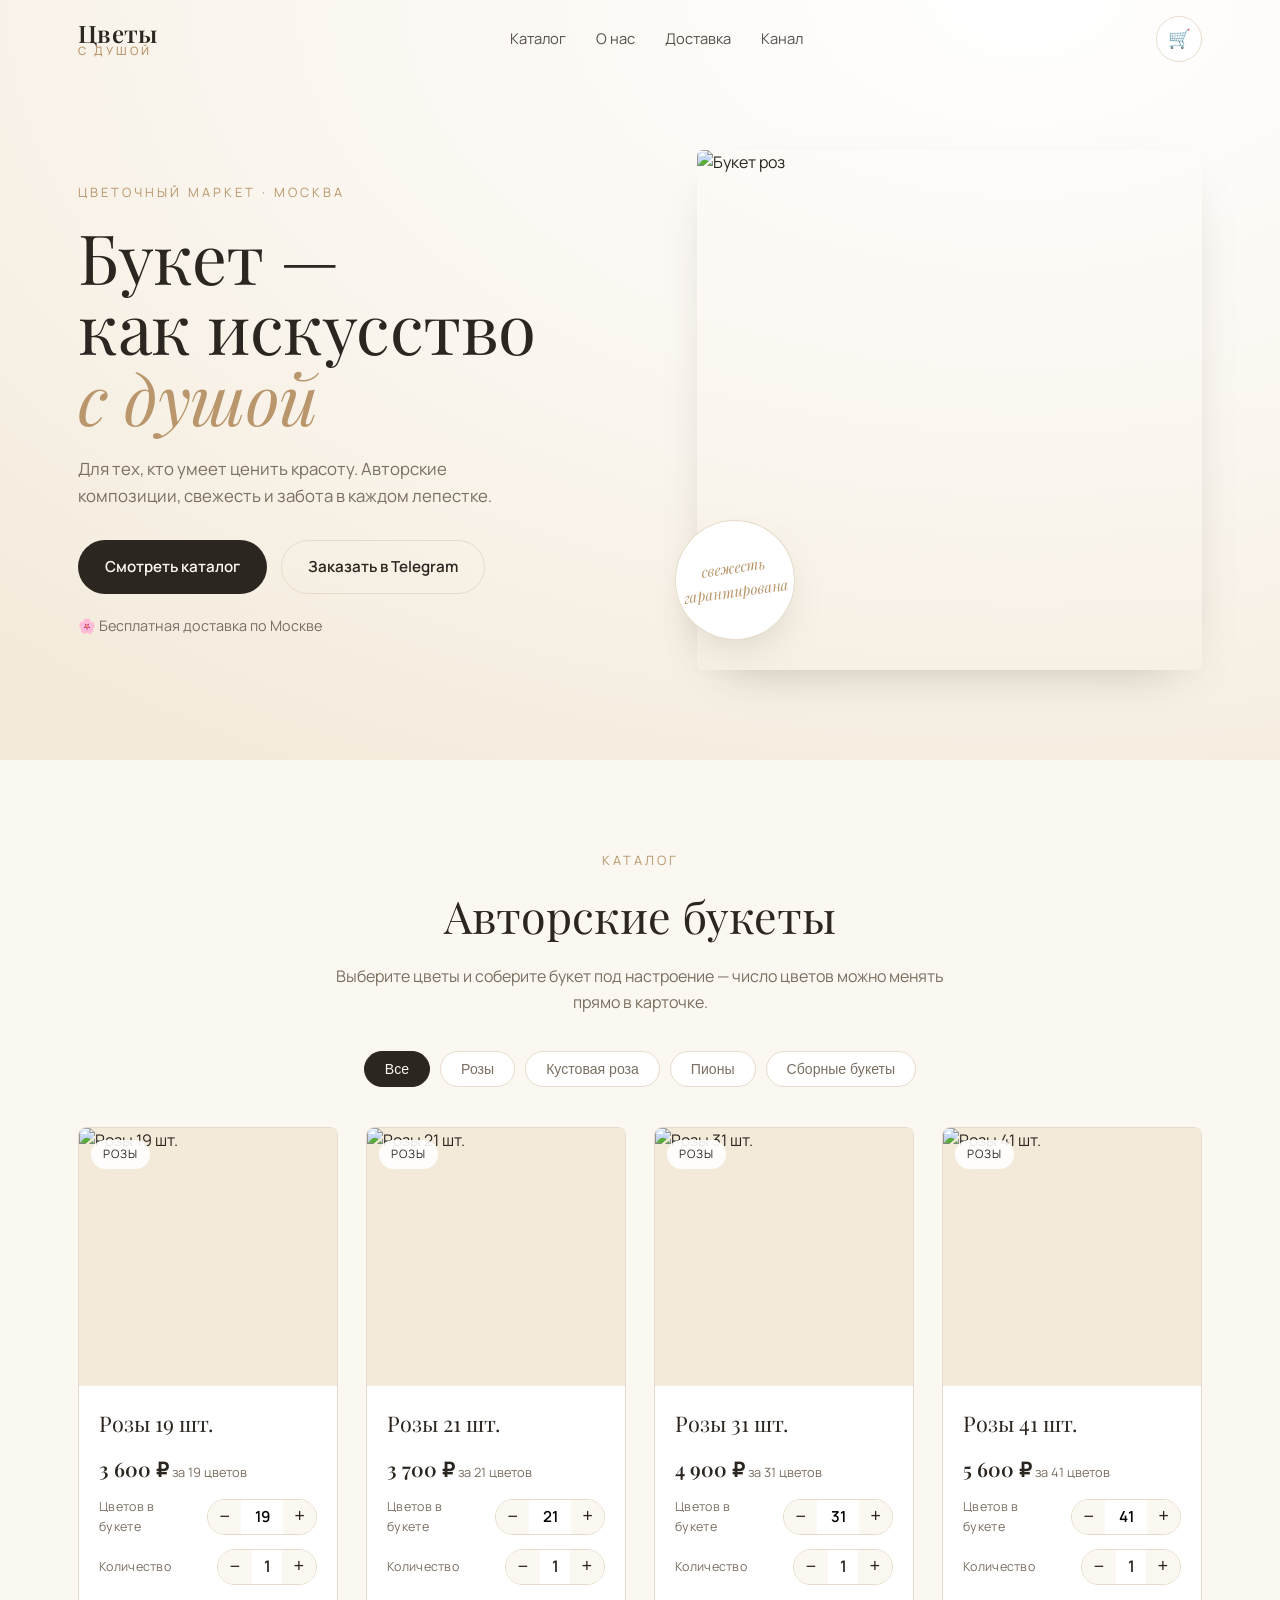
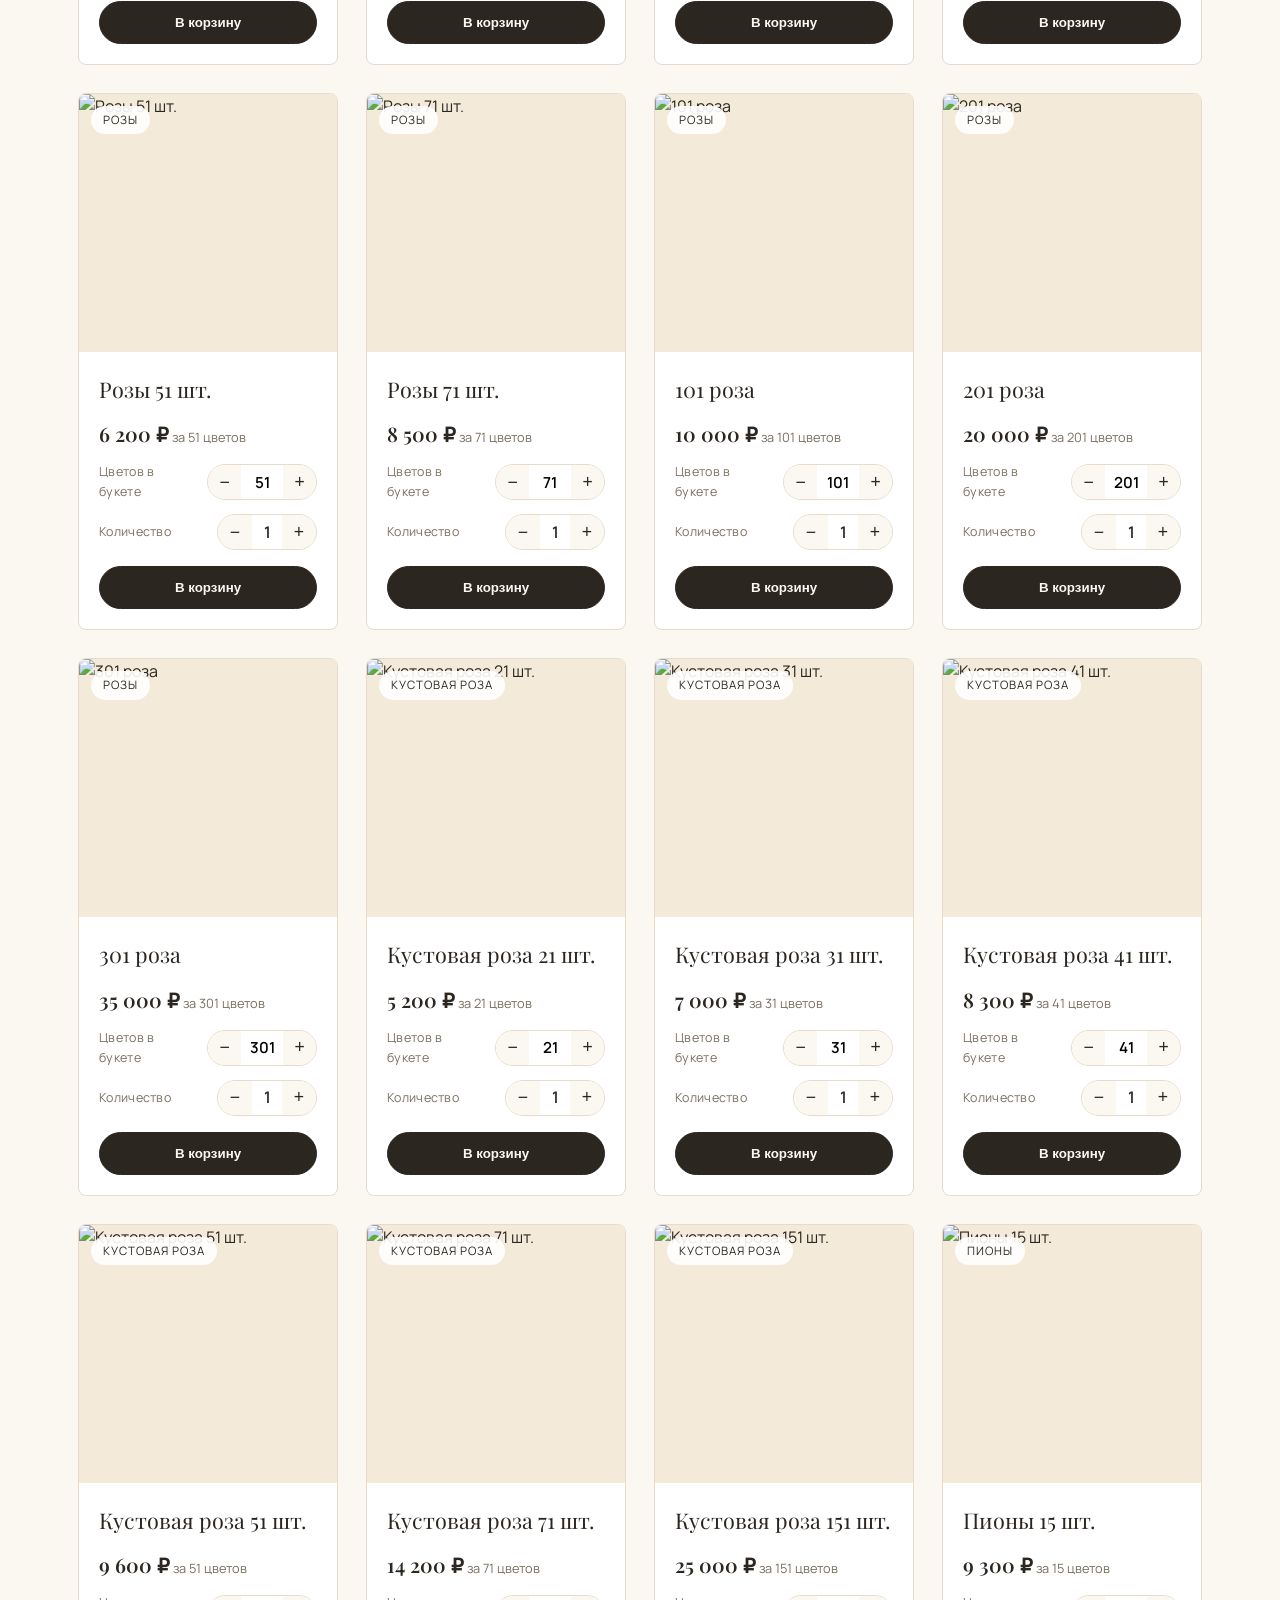
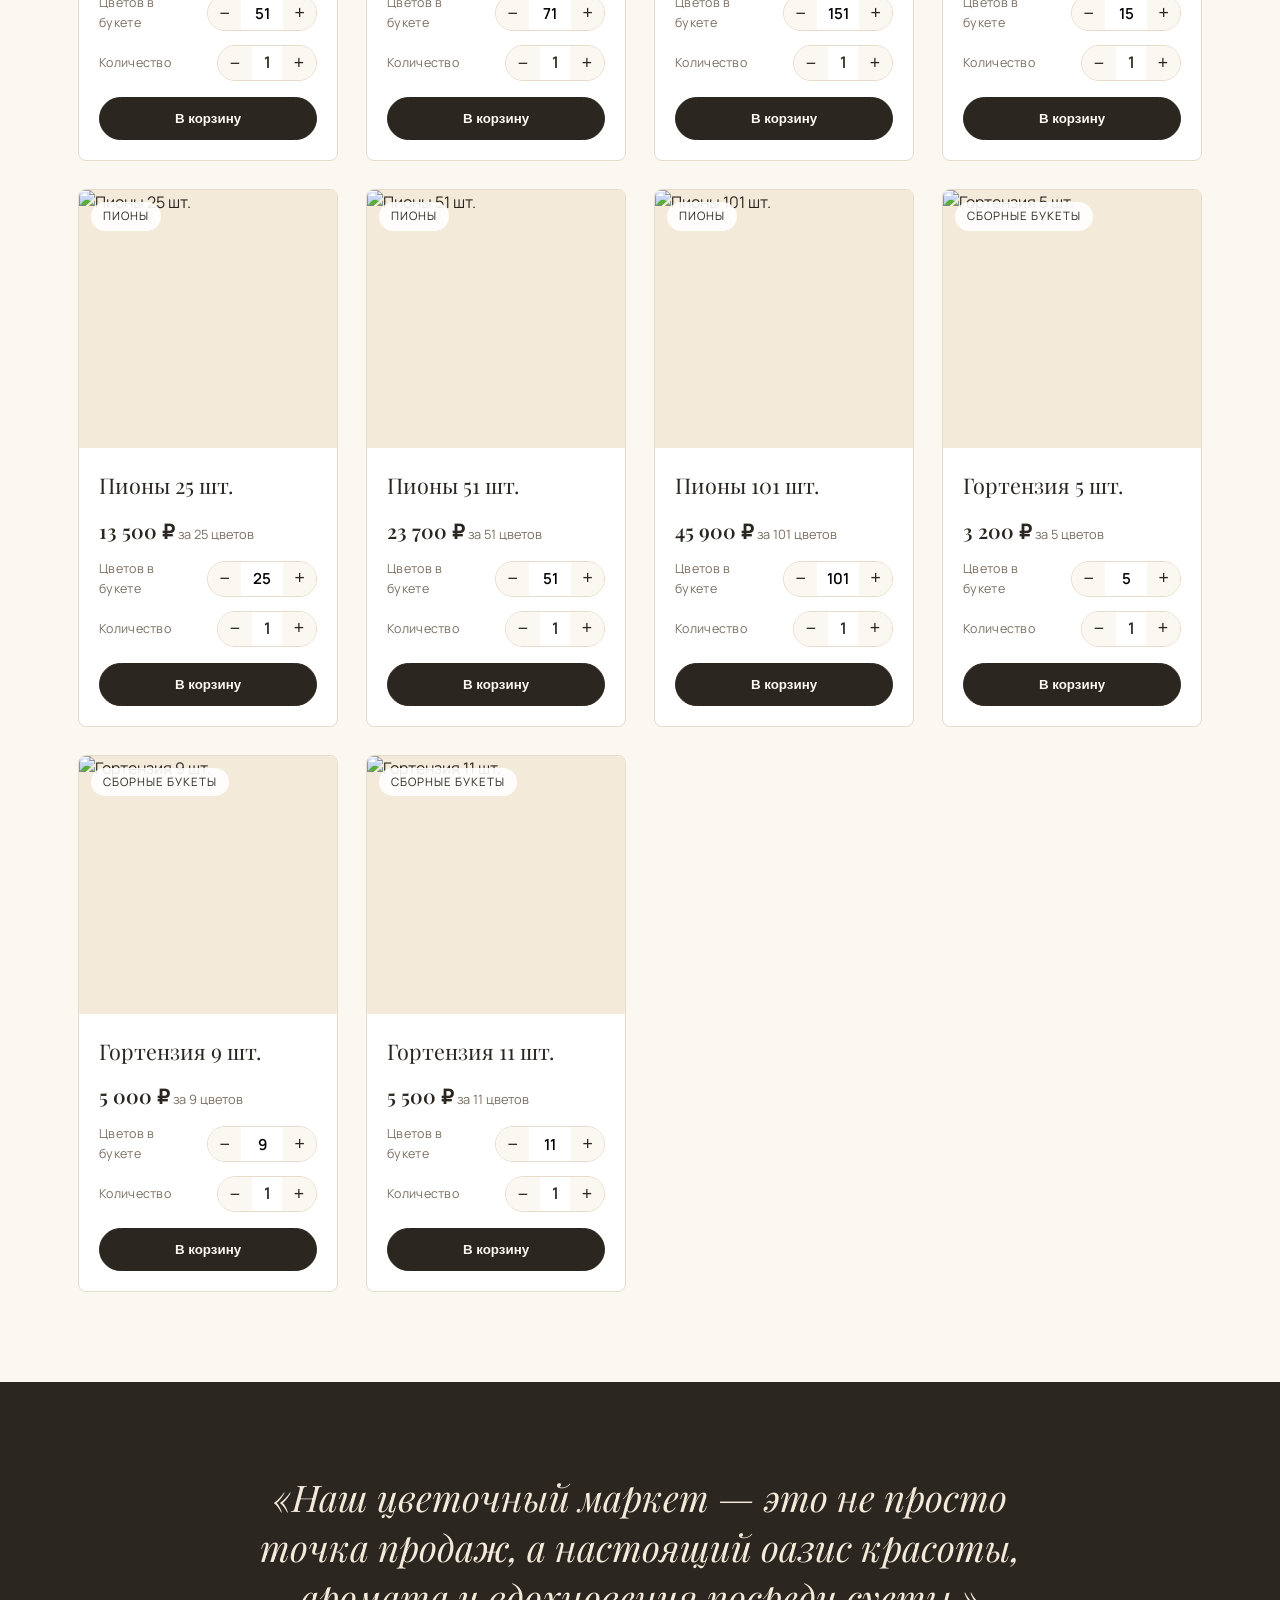
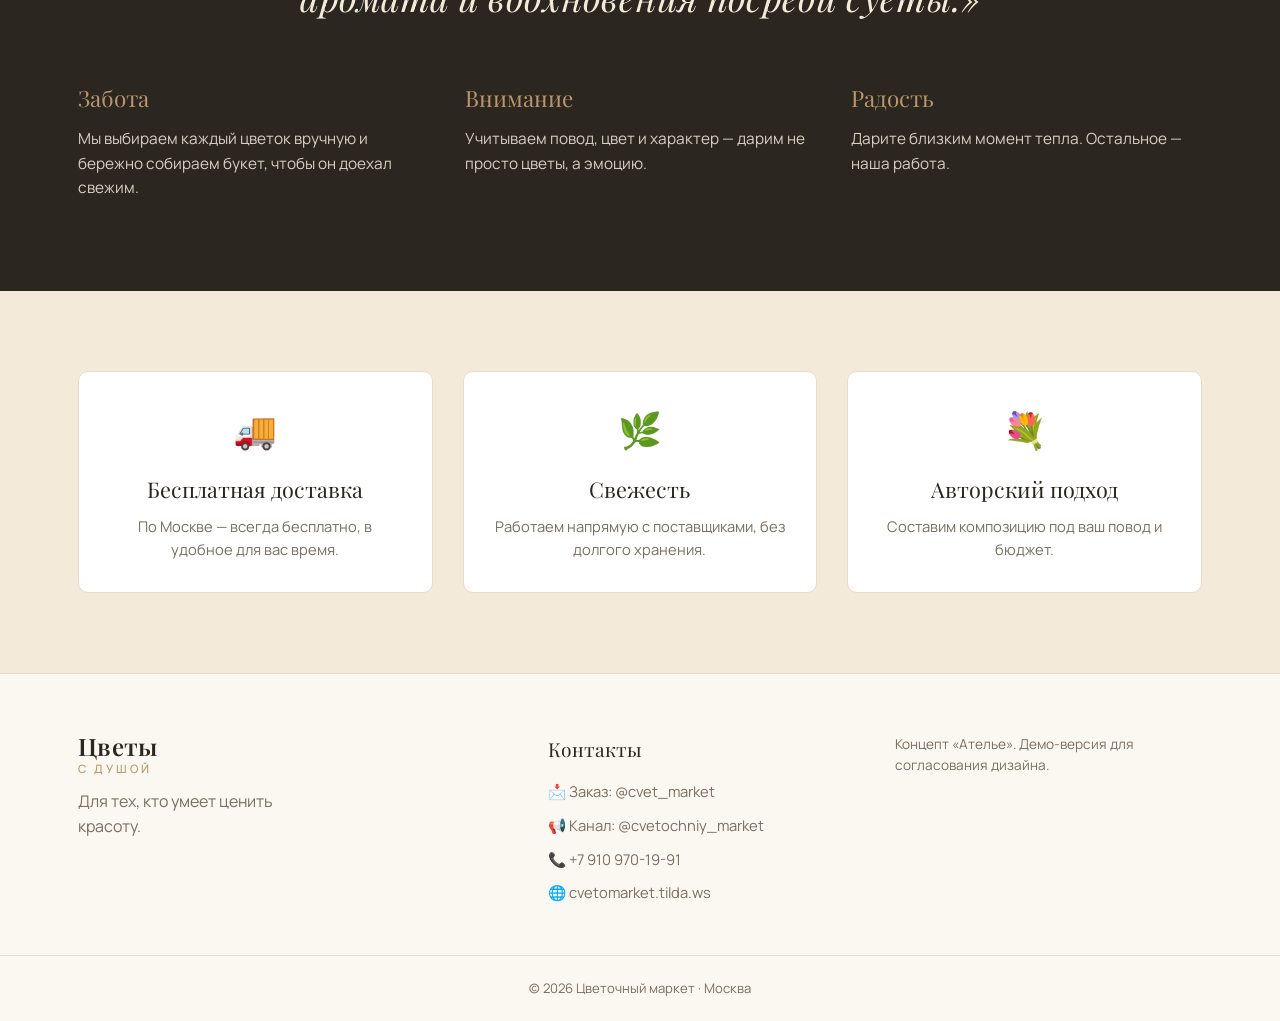
==== concept-1/index.html @ c59c4ce8 "Три дизайн-концепта сайта Цветочного маркета: Ателье, Движение, Душа. Реальные фото и цены с сайта з" ====
<!DOCTYPE html>
<html lang="ru">
<head>
  <meta charset="UTF-8" />
  <meta name="viewport" content="width=device-width, initial-scale=1.0" />
  <title>Цветы с душой — Ателье · Цветочный маркет</title>
  <meta name="description" content="Авторские букеты с душой. Бесплатная доставка по Москве." />
  <link rel="preconnect" href="https://fonts.googleapis.com" />
  <link rel="preconnect" href="https://fonts.gstatic.com" crossorigin />
  <link href="https://fonts.googleapis.com/css2?family=Playfair+Display:ital,wght@0,400;0,600;1,400&family=Manrope:wght@300;400;500;600&display=swap" rel="stylesheet" />
  <link rel="stylesheet" href="styles.css" />
</head>
<body>
  <header class="site-header" id="header">
    <div class="wrap header__inner">
      <a class="logo" href="#top">Цветы<span>с душой</span></a>
      <nav class="nav">
        <a href="#catalog">Каталог</a>
        <a href="#story">О нас</a>
        <a href="#delivery">Доставка</a>
        <a href="https://t.me/cvetochniy_market" target="_blank" rel="noopener">Канал</a>
      </nav>
      <button class="cart-btn" data-act="open-cart" aria-label="Открыть корзину">
        <span class="cart-btn__icon">🛒</span>
        <span class="cart-btn__count" id="cartBadge">0</span>
      </button>
    </div>
  </header>

  <main id="top">
    <section class="hero">
      <div class="wrap hero__inner">
        <div class="hero__text reveal">
          <p class="hero__eyebrow">Цветочный маркет · Москва</p>
          <h1 class="hero__title">Букет&nbsp;—<br />как искусство<br /><em>с душой</em></h1>
          <p class="hero__lead">Для тех, кто умеет ценить красоту. Авторские композиции, свежесть и забота в каждом лепестке.</p>
          <div class="hero__actions">
            <a class="btn btn--solid" href="#catalog">Смотреть каталог</a>
            <a class="btn btn--ghost" href="https://t.me/cvet_market" target="_blank" rel="noopener">Заказать в Telegram</a>
          </div>
          <p class="hero__note">🌸 Бесплатная доставка по Москве</p>
        </div>
        <div class="hero__media reveal">
          <img src="https://images.unsplash.com/photo-1487070183336-b863922373d4?auto=format&fit=crop&w=1100&q=80" alt="Букет роз" loading="eager" />
          <span class="hero__stamp">свежесть<br />гарантирована</span>
        </div>
      </div>
    </section>

    <section class="catalog-section" id="catalog">
      <div class="wrap">
        <div class="section-head reveal">
          <p class="section-head__eyebrow">Каталог</p>
          <h2 class="section-head__title">Авторские букеты</h2>
          <p class="section-head__sub">Выберите цветы и соберите букет под настроение — число цветов можно менять прямо в карточке.</p>
        </div>
        <div class="filters" id="filters"></div>
        <div class="catalog" id="catalogGrid"></div>
      </div>
    </section>

    <section class="story" id="story">
      <div class="wrap story__inner">
        <blockquote class="story__quote reveal">
          «Наш цветочный маркет — это не просто точка продаж, а настоящий оазис красоты, аромата и вдохновения посреди суеты.»
        </blockquote>
        <div class="story__cols">
          <div class="story__col reveal"><h3>Забота</h3><p>Мы выбираем каждый цветок вручную и бережно собираем букет, чтобы он доехал свежим.</p></div>
          <div class="story__col reveal"><h3>Внимание</h3><p>Учитываем повод, цвет и характер — дарим не просто цветы, а эмоцию.</p></div>
          <div class="story__col reveal"><h3>Радость</h3><p>Дарите близким момент тепла. Остальное — наша работа.</p></div>
        </div>
      </div>
    </section>

    <section class="features" id="delivery">
      <div class="wrap features__grid">
        <div class="feature reveal"><span class="feature__ico">🚚</span><h3>Бесплатная доставка</h3><p>По Москве — всегда бесплатно, в удобное для вас время.</p></div>
        <div class="feature reveal"><span class="feature__ico">🌿</span><h3>Свежесть</h3><p>Работаем напрямую с поставщиками, без долгого хранения.</p></div>
        <div class="feature reveal"><span class="feature__ico">💐</span><h3>Авторский подход</h3><p>Составим композицию под ваш повод и бюджет.</p></div>
      </div>
    </section>
  </main>

  <footer class="site-footer">
    <div class="wrap footer__inner">
      <div class="footer__brand">
        <a class="logo logo--light" href="#top">Цветы<span>с душой</span></a>
        <p>Для тех, кто умеет ценить красоту.</p>
      </div>
      <div class="footer__contacts">
        <h4>Контакты</h4>
        <a href="https://t.me/cvet_market" target="_blank" rel="noopener">📩 Заказ: @cvet_market</a>
        <a href="https://t.me/cvetochniy_market" target="_blank" rel="noopener">📢 Канал: @cvetochniy_market</a>
        <a href="tel:+79109701991">📞 +7 910 970-19-91</a>
        <a href="https://cvetomarket.tilda.ws" target="_blank" rel="noopener">🌐 cvetomarket.tilda.ws</a>
      </div>
      <div class="footer__note">
        <p>Концепт «Ателье». Демо-версия для согласования дизайна.</p>
      </div>
    </div>
    <div class="footer__bottom">© 2026 Цветочный маркет · Москва</div>
  </footer>

  <!-- Корзина -->
  <aside class="cart" id="cart" aria-hidden="true">
    <div class="cart__overlay" data-act="close-cart"></div>
    <div class="cart__panel">
      <header class="cart__head">
        <h2 class="cart__title">Ваш букет</h2>
        <button class="cart__close" data-act="close-cart" aria-label="Закрыть">×</button>
      </header>
      <div class="cart__items" id="cartItems"></div>
      <div class="cart__empty" id="cartEmpty">Корзина пока пуста 🌷<br /><span>Добавьте цветы из каталога.</span></div>
      <footer class="cart__foot">
        <div class="cart__total">Итого: <strong id="cartTotal">0 ₽</strong></div>
        <button class="cart__checkout" data-act="checkout">Оформить заказ в Telegram</button>
        <p class="cart__note">Без регистрации и передачи личных данных — откроется Telegram с готовым текстом заказа.</p>
      </footer>
    </div>
  </aside>

  <script src="../assets/data.js"></script>
  <script src="../assets/store.js"></script>
  <script src="script.js"></script>
</body>
</html>
---- concept-1/styles.css ----
:root{
  --cream:#FBF7F1; --cream-2:#F3EADA; --paper:#FFFFFF;
  --ink:#2B2620; --muted:#7A6F61; --gold:#B9966B; --blush:#E7D3C3;
  --line:#E7DCCB; --shadow:0 18px 50px -28px rgba(43,38,32,.35);
  --serif:'Playfair Display',Georgia,serif; --sans:'Manrope',system-ui,-apple-system,Segoe UI,Roboto,sans-serif;
}
*{box-sizing:border-box;margin:0;padding:0}
html{scroll-behavior:smooth}
body{font-family:var(--sans);color:var(--ink);background:var(--cream);line-height:1.6;-webkit-font-smoothing:antialiased}
.wrap{max-width:1180px;margin:0 auto;padding:0 28px}
a{color:inherit;text-decoration:none}
img{display:block;max-width:100%}

/* ---------- header ---------- */
.site-header{position:fixed;top:0;left:0;right:0;z-index:40;transition:.4s ease}
.site-header.is-scrolled{background:rgba(251,247,241,.92);backdrop-filter:blur(10px);box-shadow:0 1px 0 var(--line)}
.header__inner{display:flex;align-items:center;justify-content:space-between;height:78px}
.logo{font-family:var(--serif);font-size:1.5rem;font-weight:600;letter-spacing:.3px;line-height:1}
.logo span{display:block;font-size:.72rem;letter-spacing:3px;text-transform:uppercase;color:var(--gold);font-family:var(--sans);font-weight:500}
.nav{display:flex;gap:30px}
.nav a{font-size:.92rem;color:var(--ink);opacity:.8;transition:.25s;position:relative}
.nav a:hover{opacity:1}
.nav a::after{content:"";position:absolute;left:0;bottom:-6px;width:0;height:1px;background:var(--gold);transition:.3s}
.nav a:hover::after{width:100%}
.cart-btn{position:relative;width:46px;height:46px;border:1px solid var(--line);border-radius:50%;background:var(--paper);cursor:pointer;font-size:1.15rem;display:grid;place-items:center;transition:.25s}
.cart-btn:hover{border-color:var(--gold);transform:translateY(-2px)}
.cart-btn__count{position:absolute;top:-6px;right:-6px;min-width:22px;height:22px;padding:0 6px;background:var(--gold);color:#fff;border-radius:20px;font-size:.72rem;font-weight:600;display:none;align-items:center;justify-content:center}

/* ---------- hero ---------- */
.hero{position:relative;padding:150px 0 90px;background:radial-gradient(120% 120% at 80% 0%,#fff 0%,var(--cream) 45%,var(--cream-2) 100%)}
.hero__inner{display:grid;grid-template-columns:1.05fr .95fr;gap:60px;align-items:center}
.hero__eyebrow{font-size:.8rem;letter-spacing:3px;text-transform:uppercase;color:var(--gold);margin-bottom:18px}
.hero__title{font-family:var(--serif);font-weight:400;font-size:clamp(2.6rem,5.4vw,4.6rem);line-height:1.02;letter-spacing:-.5px}
.hero__title em{font-style:italic;color:var(--gold)}
.hero__lead{max-width:440px;margin:24px 0 30px;color:var(--muted);font-size:1.05rem}
.hero__actions{display:flex;gap:14px;flex-wrap:wrap}
.btn{display:inline-flex;align-items:center;justify-content:center;padding:14px 26px;border-radius:40px;font-weight:600;font-size:.95rem;cursor:pointer;transition:.25s;border:1px solid transparent}
.btn--solid{background:var(--ink);color:var(--cream)}
.btn--solid:hover{background:var(--gold);transform:translateY(-2px)}
.btn--ghost{border-color:var(--line);background:transparent;color:var(--ink)}
.btn--ghost:hover{border-color:var(--gold);color:var(--gold)}
.hero__note{margin-top:20px;font-size:.9rem;color:var(--muted)}
.hero__media{position:relative}
.hero__media img{width:100%;height:520px;object-fit:cover;border-radius:6px;box-shadow:var(--shadow)}
.hero__stamp{position:absolute;left:-22px;bottom:30px;background:var(--paper);border:1px solid var(--line);border-radius:50%;width:120px;height:120px;display:grid;place-items:center;text-align:center;font-family:var(--serif);font-style:italic;font-size:.92rem;color:var(--gold);box-shadow:var(--shadow);transform:rotate(-8deg)}

/* ---------- section head ---------- */
.section-head{text-align:center;max-width:620px;margin:0 auto 36px}
.section-head__eyebrow{font-size:.8rem;letter-spacing:3px;text-transform:uppercase;color:var(--gold);margin-bottom:10px}
.section-head__title{font-family:var(--serif);font-weight:400;font-size:clamp(2rem,3.6vw,2.8rem)}
.section-head__sub{color:var(--muted);margin-top:12px}

/* ---------- catalog ---------- */
.catalog-section{padding:90px 0}
.filters{display:flex;gap:10px;justify-content:center;flex-wrap:wrap;margin-bottom:40px}
.filter{padding:9px 20px;border:1px solid var(--line);background:var(--paper);border-radius:30px;font-size:.88rem;cursor:pointer;color:var(--muted);transition:.25s}
.filter:hover{border-color:var(--gold);color:var(--ink)}
.filter.is-active{background:var(--ink);color:var(--cream);border-color:var(--ink)}
.catalog{display:grid;grid-template-columns:repeat(auto-fill,minmax(255px,1fr));gap:28px}
.card{background:var(--paper);border:1px solid var(--line);border-radius:8px;overflow:hidden;display:flex;flex-direction:column;transition:.35s}
.card:hover{transform:translateY(-6px);box-shadow:var(--shadow)}
.card__media{position:relative;aspect-ratio:1/1;overflow:hidden;background:var(--cream-2)}
.card__img{width:100%;height:100%;object-fit:cover;transition:.6s}
.card:hover .card__img{transform:scale(1.05)}
.card__cat{position:absolute;top:12px;left:12px;background:rgba(255,255,255,.9);color:var(--ink);font-size:.72rem;letter-spacing:1px;text-transform:uppercase;padding:5px 12px;border-radius:20px}
.card__body{padding:20px;display:flex;flex-direction:column;gap:12px;flex:1}
.card__name{font-family:var(--serif);font-weight:400;font-size:1.35rem}
.card__price{font-size:.95rem;color:var(--muted)}
.card__price b{font-family:var(--serif);font-size:1.25rem;color:var(--ink);font-weight:600}
.card__unit{font-size:.8rem}
.card__controls{margin-top:auto;display:flex;flex-direction:column;gap:12px}
.field{display:flex;align-items:center;justify-content:space-between;gap:10px}
.field__label{font-size:.78rem;color:var(--muted);letter-spacing:.3px}
.stepper,.qty{display:inline-flex;align-items:center;border:1px solid var(--line);border-radius:30px;overflow:hidden}
.stepper button,.qty button{width:34px;height:34px;border:none;background:var(--cream);cursor:pointer;font-size:1.1rem;color:var(--ink);transition:.2s}
.stepper button:hover,.qty button:hover{background:var(--gold);color:#fff}
.stepper__val{width:42px;text-align:center;border:none;background:transparent;font-family:var(--sans);font-size:.95rem;font-weight:600}
.qty__val{min-width:30px;text-align:center;font-weight:600}
.card__add{margin-top:4px;padding:13px;border:1px solid var(--ink);background:var(--ink);color:var(--cream);border-radius:40px;font-weight:600;cursor:pointer;transition:.25s}
.card__add:hover{background:var(--gold);border-color:var(--gold)}

/* ---------- story ---------- */
.story{background:var(--ink);color:var(--cream);padding:90px 0}
.story__quote{font-family:var(--serif);font-style:italic;font-size:clamp(1.5rem,3vw,2.3rem);line-height:1.35;max-width:840px;margin:0 auto 60px;text-align:center;color:#F3EADA}
.story__cols{display:grid;grid-template-columns:repeat(3,1fr);gap:36px}
.story__col h3{font-family:var(--serif);font-weight:400;font-size:1.4rem;margin-bottom:10px;color:var(--gold)}
.story__col p{color:#D9CFC0;font-size:.96rem}

/* ---------- features ---------- */
.features{padding:80px 0;background:var(--cream-2)}
.features__grid{display:grid;grid-template-columns:repeat(3,1fr);gap:30px}
.feature{text-align:center;padding:30px;background:var(--paper);border:1px solid var(--line);border-radius:10px}
.feature__ico{font-size:2.2rem;display:block;margin-bottom:14px}
.feature h3{font-family:var(--serif);font-weight:400;font-size:1.35rem;margin-bottom:8px}
.feature p{color:var(--muted);font-size:.92rem}

/* ---------- footer ---------- */
.site-footer{background:var(--cream);padding:60px 0 0;border-top:1px solid var(--line)}
.footer__inner{display:grid;grid-template-columns:1.4fr 1fr 1fr;gap:40px;padding-bottom:40px}
.footer__brand p{color:var(--muted);margin-top:14px;max-width:260px}
.logo--light{color:var(--ink)}
.footer__contacts h4{font-family:var(--serif);font-weight:400;font-size:1.2rem;margin-bottom:16px}
.footer__contacts a{display:block;color:var(--muted);margin-bottom:10px;font-size:.92rem;transition:.2s}
.footer__contacts a:hover{color:var(--gold)}
.footer__note p{color:var(--muted);font-size:.85rem}
.footer__bottom{text-align:center;padding:22px;border-top:1px solid var(--line);color:var(--muted);font-size:.82rem}

/* ---------- cart ---------- */
.cart{position:fixed;inset:0;z-index:60;visibility:hidden}
.cart.is-open{visibility:visible}
.cart__overlay{position:absolute;inset:0;background:rgba(43,38,32,.4);opacity:0;transition:.3s}
.cart.is-open .cart__overlay{opacity:1}
.cart__panel{position:absolute;top:0;right:0;height:100%;width:min(420px,92vw);background:var(--paper);box-shadow:-20px 0 60px -30px rgba(0,0,0,.4);transform:translateX(100%);transition:.4s cubic-bezier(.2,.8,.2,1);display:flex;flex-direction:column}
.cart.is-open .cart__panel{transform:none}
.cart__head{display:flex;align-items:center;justify-content:space-between;padding:24px;border-bottom:1px solid var(--line)}
.cart__title{font-family:var(--serif);font-weight:400;font-size:1.6rem}
.cart__close{width:40px;height:40px;border:none;background:var(--cream);border-radius:50%;font-size:1.4rem;cursor:pointer;transition:.2s}
.cart__close:hover{background:var(--gold);color:#fff}
.cart__items{flex:1;overflow-y:auto;padding:18px 24px;display:flex;flex-direction:column;gap:16px}
.cart__empty{display:none;text-align:center;color:var(--muted);padding:50px 24px}
.cart__empty span{font-size:.85rem}
.cart-item{display:flex;gap:14px;padding-bottom:16px;border-bottom:1px solid var(--line)}
.cart-item__img{width:72px;height:88px;object-fit:cover;border-radius:6px;background:var(--cream-2);flex:none}
.cart-item__main{flex:1}
.cart-item__name{font-family:var(--serif);font-size:1.1rem;font-weight:400}
.cart-item__price{color:var(--gold);font-weight:600;margin:2px 0 8px}
.cart-item__ctrls{display:flex;gap:10px}
.stepper--sm button,.qty--sm button{width:28px;height:28px;font-size:1rem}
.stepper--sm .stepper__val{width:34px}
.cart-item__del{width:30px;height:30px;flex:none;border:1px solid var(--line);background:transparent;border-radius:50%;cursor:pointer;color:var(--muted);font-size:1.1rem;align-self:flex-start;transition:.2s}
.cart-item__del:hover{border-color:#C0392B;color:#C0392B}
.cart__foot{padding:22px 24px;border-top:1px solid var(--line);background:var(--cream)}
.cart__total{display:flex;justify-content:space-between;align-items:baseline;font-size:1rem;margin-bottom:14px}
.cart__total strong{font-family:var(--serif);font-size:1.6rem}
.cart__checkout{width:100%;padding:15px;border:none;background:var(--ink);color:var(--cream);border-radius:40px;font-weight:600;cursor:pointer;transition:.25s}
.cart__checkout:hover{background:var(--gold)}
.cart__note{font-size:.76rem;color:var(--muted);margin-top:12px;text-align:center}

/* ---------- toast ---------- */
.toast{position:fixed;left:50%;bottom:34px;transform:translateX(-50%) translateY(20px);background:var(--ink);color:var(--cream);padding:13px 24px;border-radius:30px;font-size:.9rem;opacity:0;pointer-events:none;transition:.3s;z-index:80;box-shadow:var(--shadow)}
.toast.is-show{opacity:1;transform:translateX(-50%) translateY(0)}

/* ---------- reveal ---------- */
.reveal{opacity:0;transform:translateY(28px);transition:opacity .8s ease,transform .8s ease}
.reveal.in{opacity:1;transform:none}

/* ---------- responsive ---------- */
@media(max-width:900px){
  .hero__inner{grid-template-columns:1fr;gap:36px}
  .hero__media img{height:380px}
  .story__cols,.features__grid{grid-template-columns:1fr}
  .footer__inner{grid-template-columns:1fr}
  .nav{display:none}
}
@media(max-width:520px){
  .wrap{padding:0 18px}
  .card__controls .field{flex-direction:column;align-items:flex-start}
}
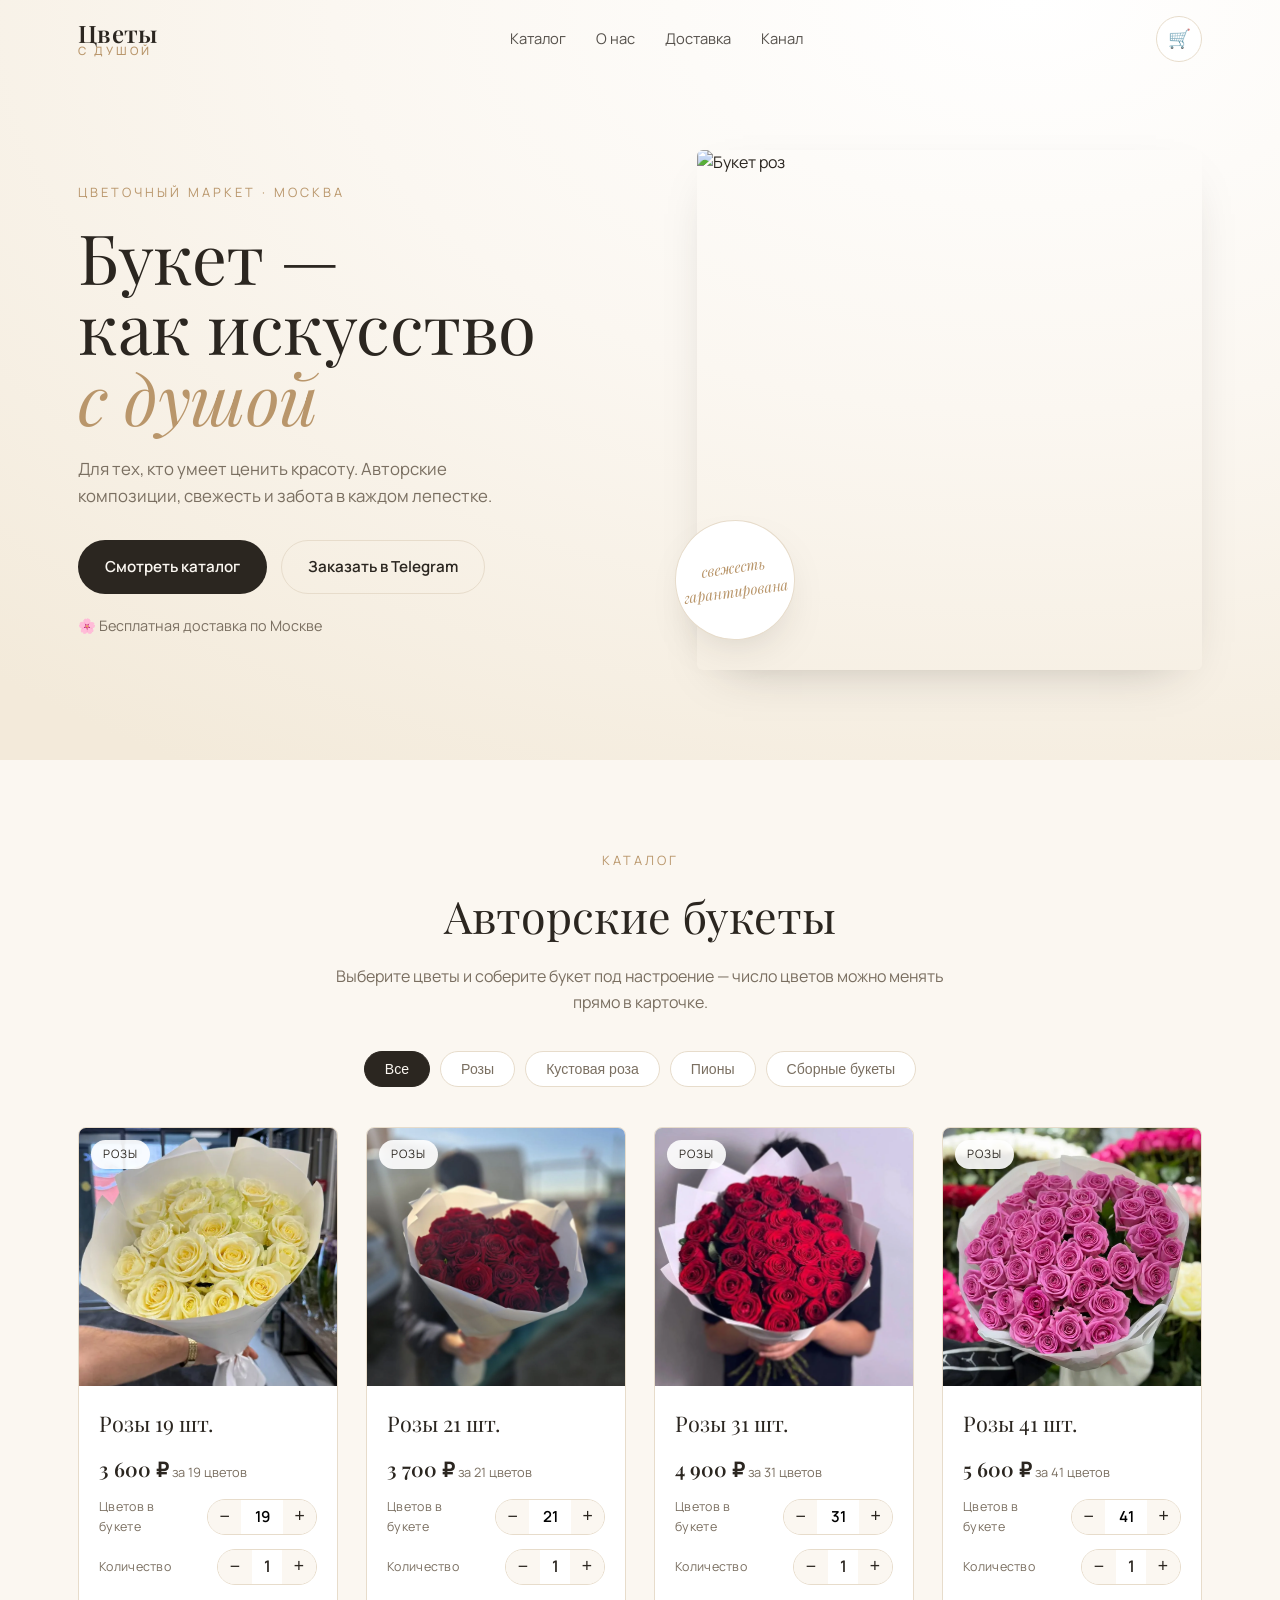
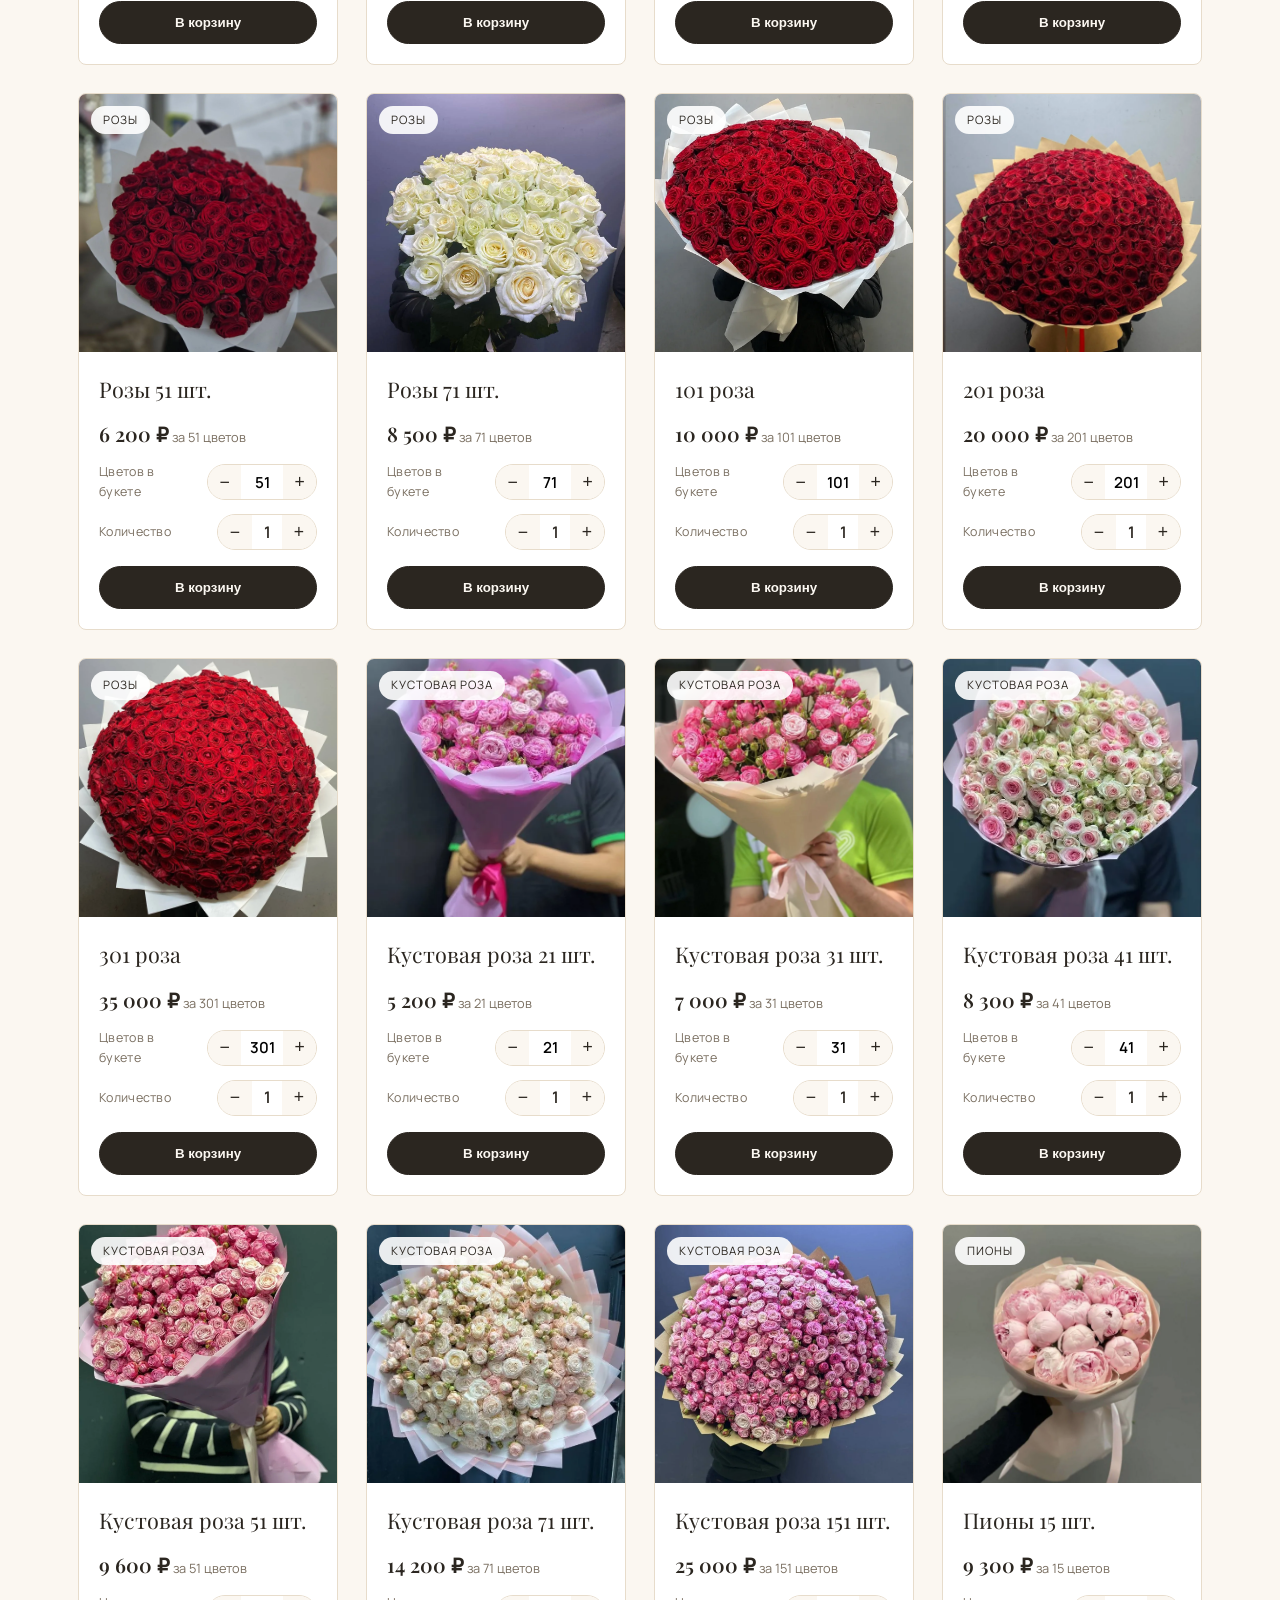
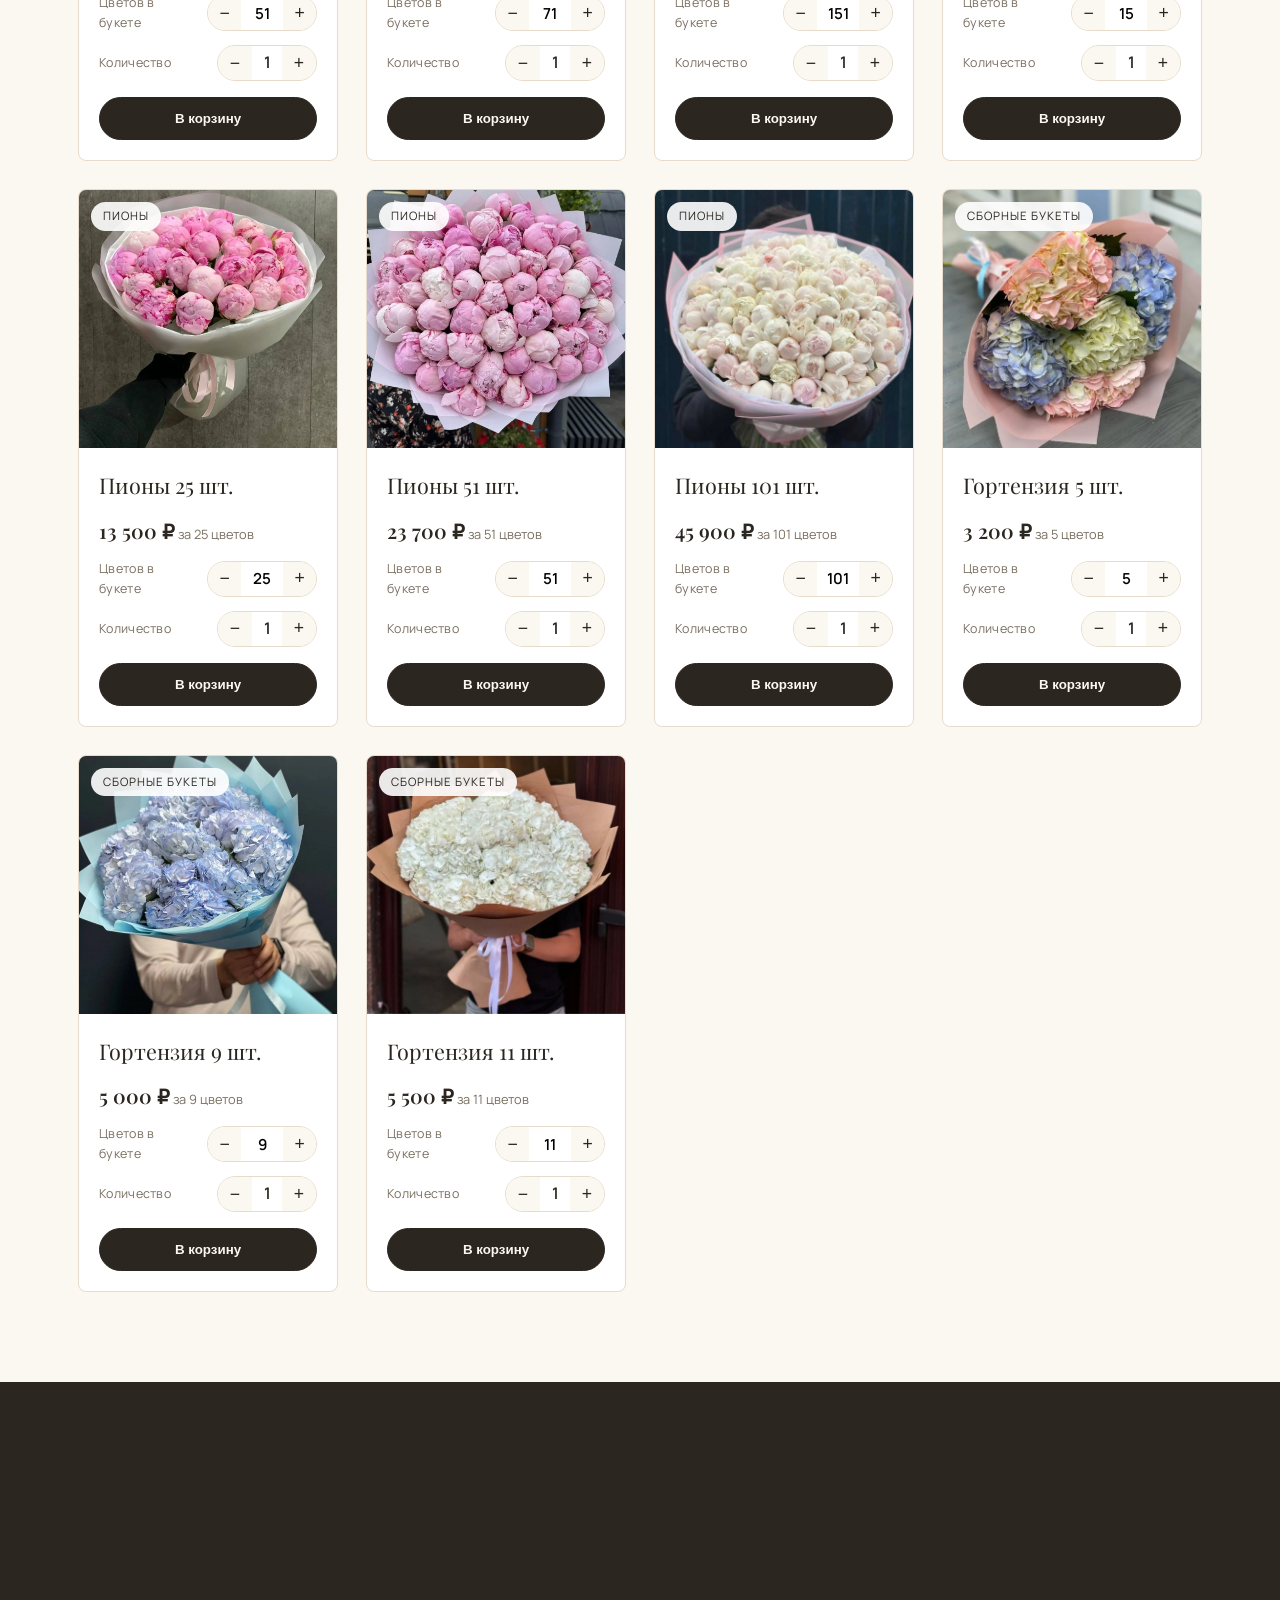
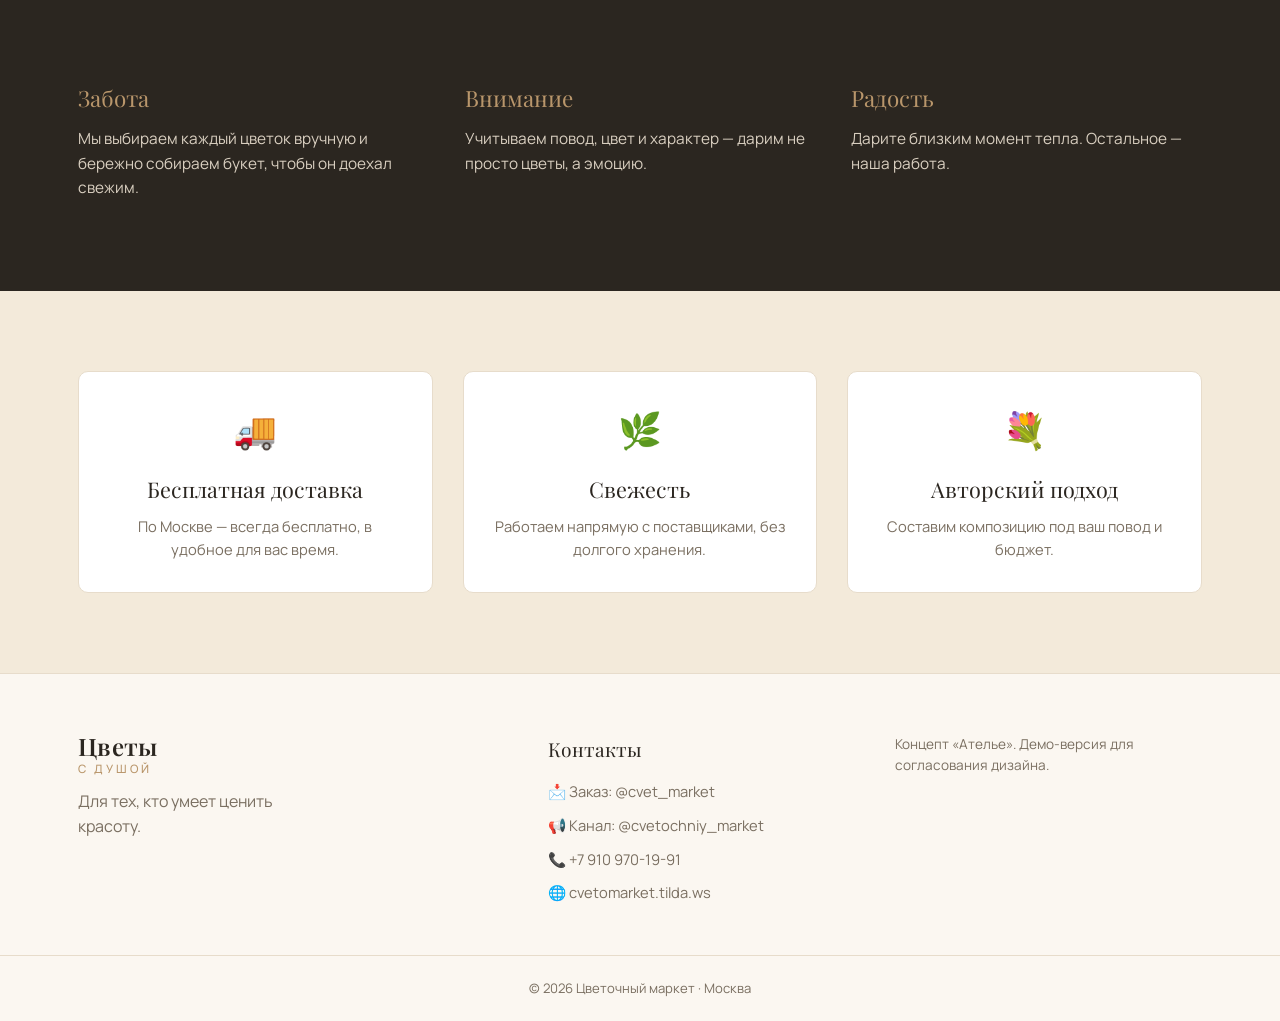
==== commit f7012d87: "Локальные WebP-фото по категориям, страница заказа order.html (единая ссылка без БД), фикс вкладок-ф" ====
--- a/concept-1/index.html
+++ b/concept-1/index.html
@@ -113,9 +113,7 @@
       <div class="cart__empty" id="cartEmpty">Корзина пока пуста 🌷<br /><span>Добавьте цветы из каталога.</span></div>
       <footer class="cart__foot">
         <div class="cart__total">Итого: <strong id="cartTotal">0 ₽</strong></div>
-        <button class="cart__checkout" data-act="checkout">Оформить заказ в Telegram</button>
-        <p class="cart__note">Без регистрации и передачи личных данных — откроется Telegram с готовым текстом заказа.</p>
-      </footer>
+        <button class="cart__checkout" data-act="checkout">Оформить заказ в Telegram</button>      </footer>
     </div>
   </aside>
 
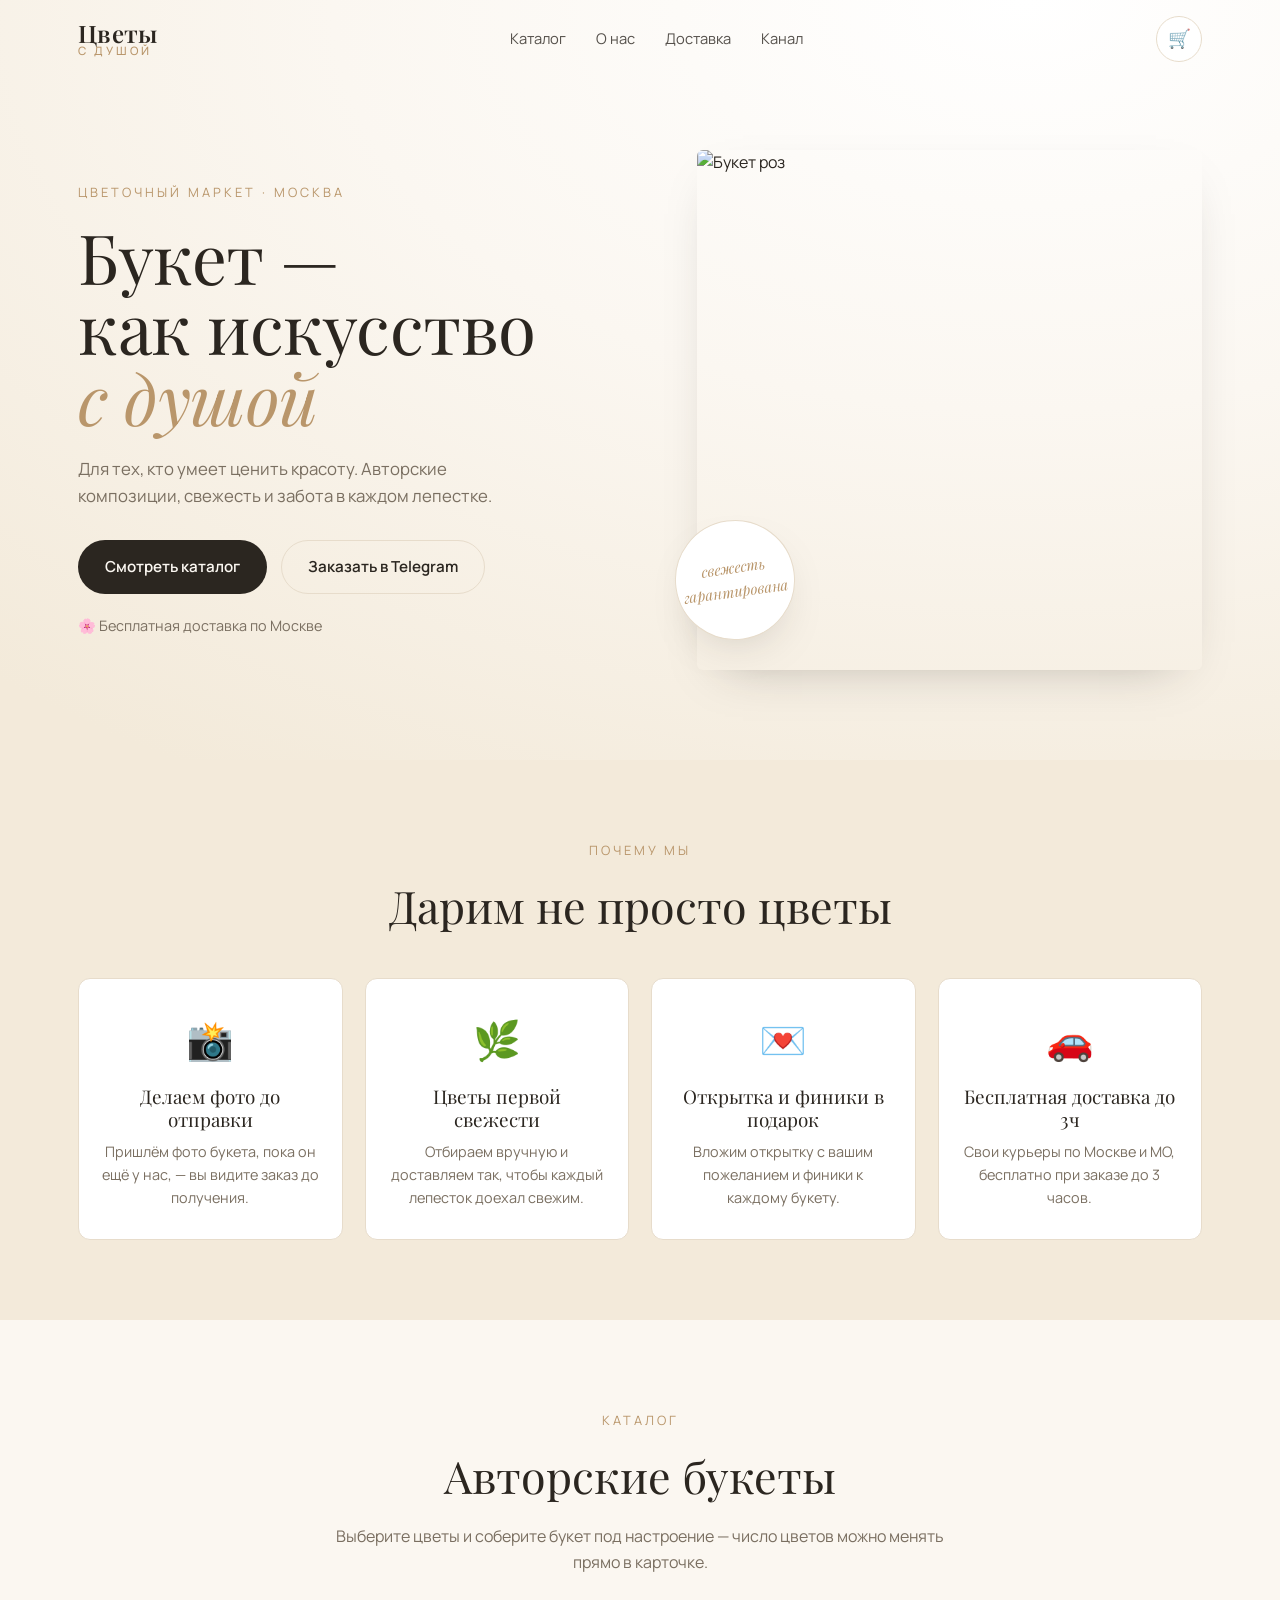
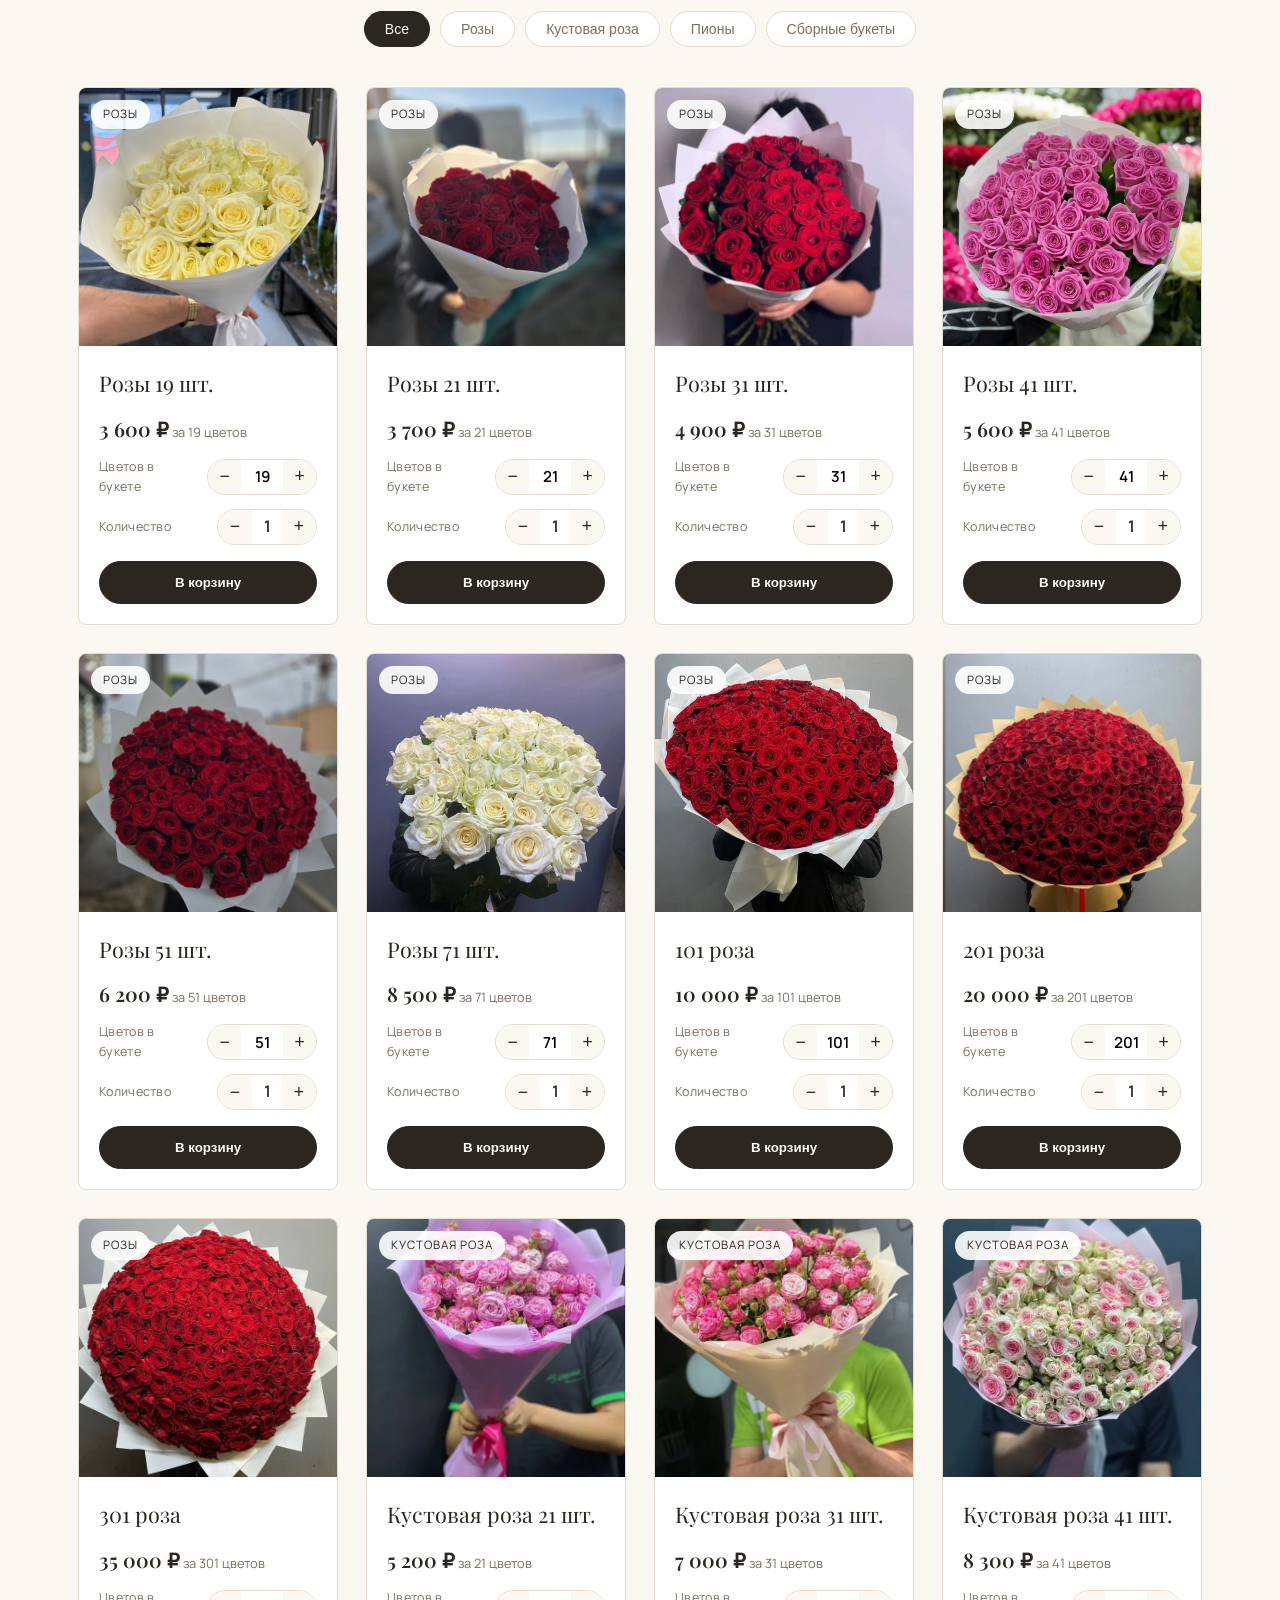
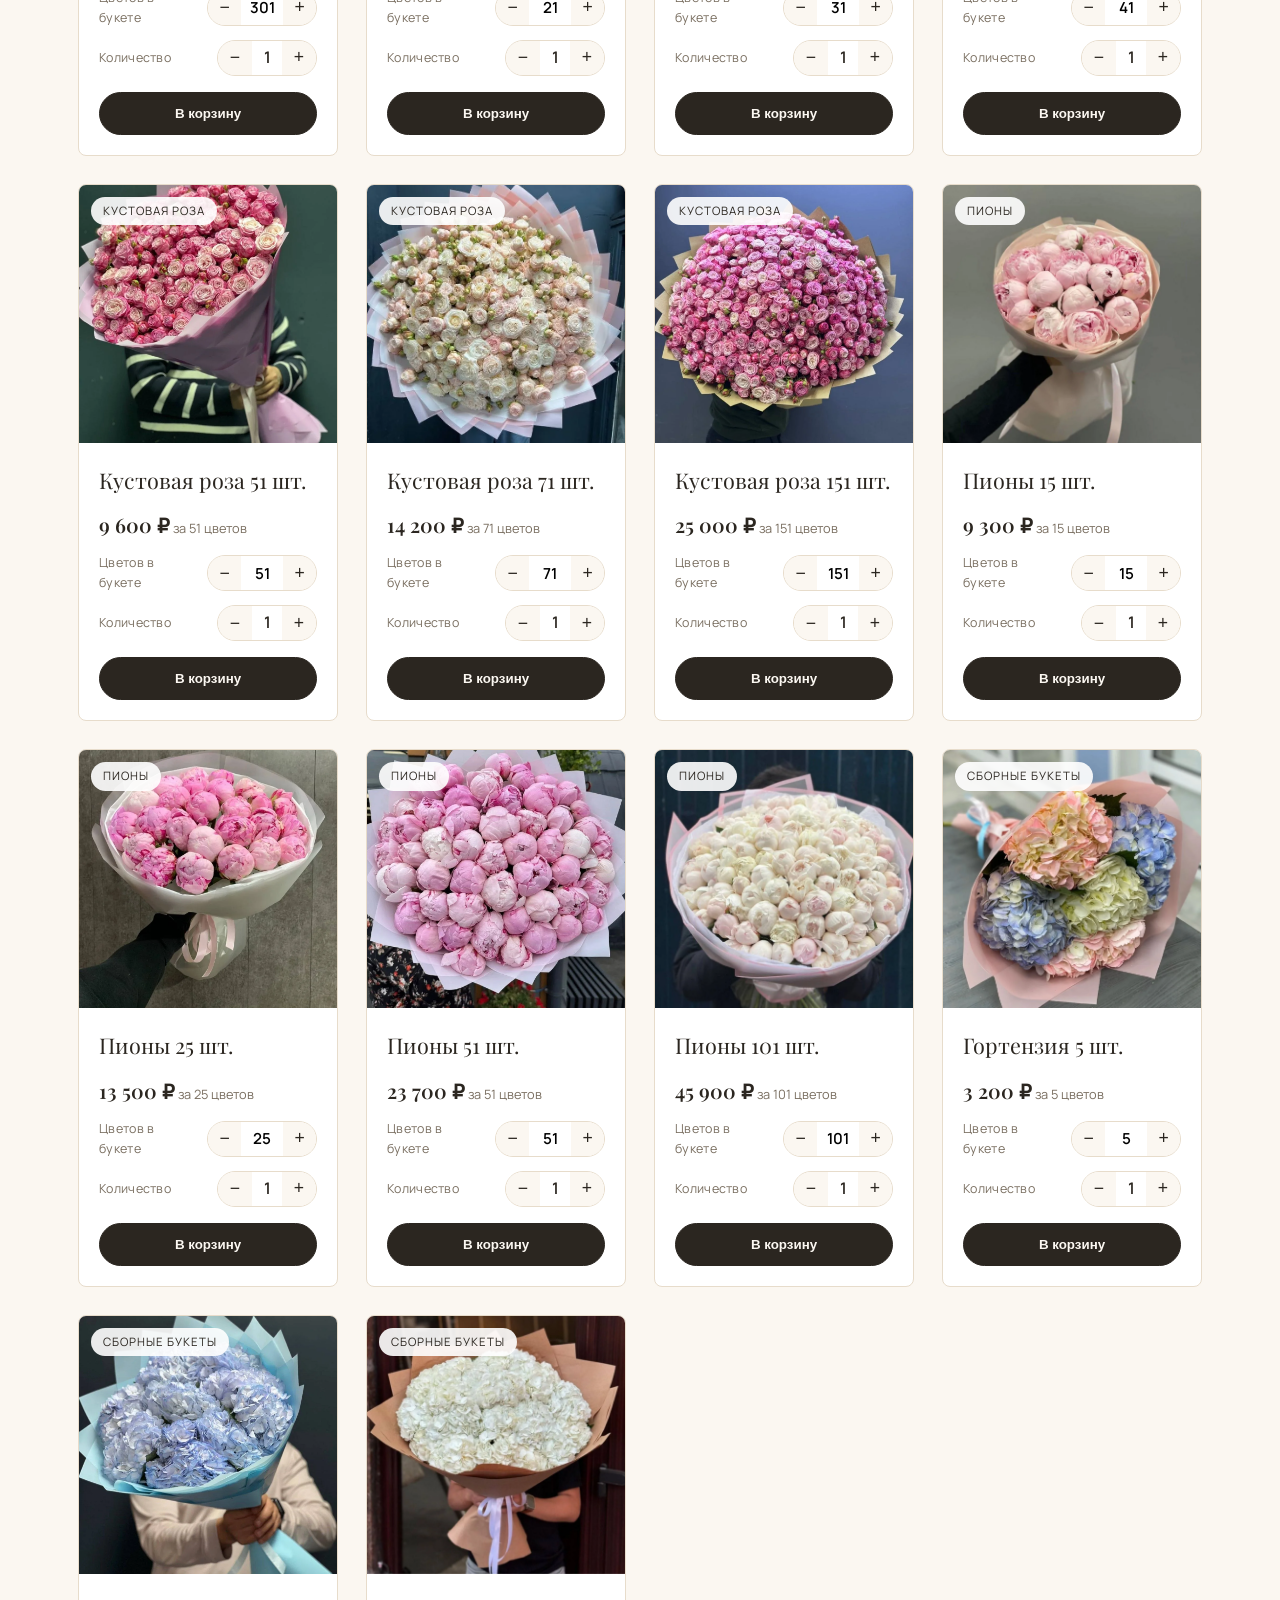
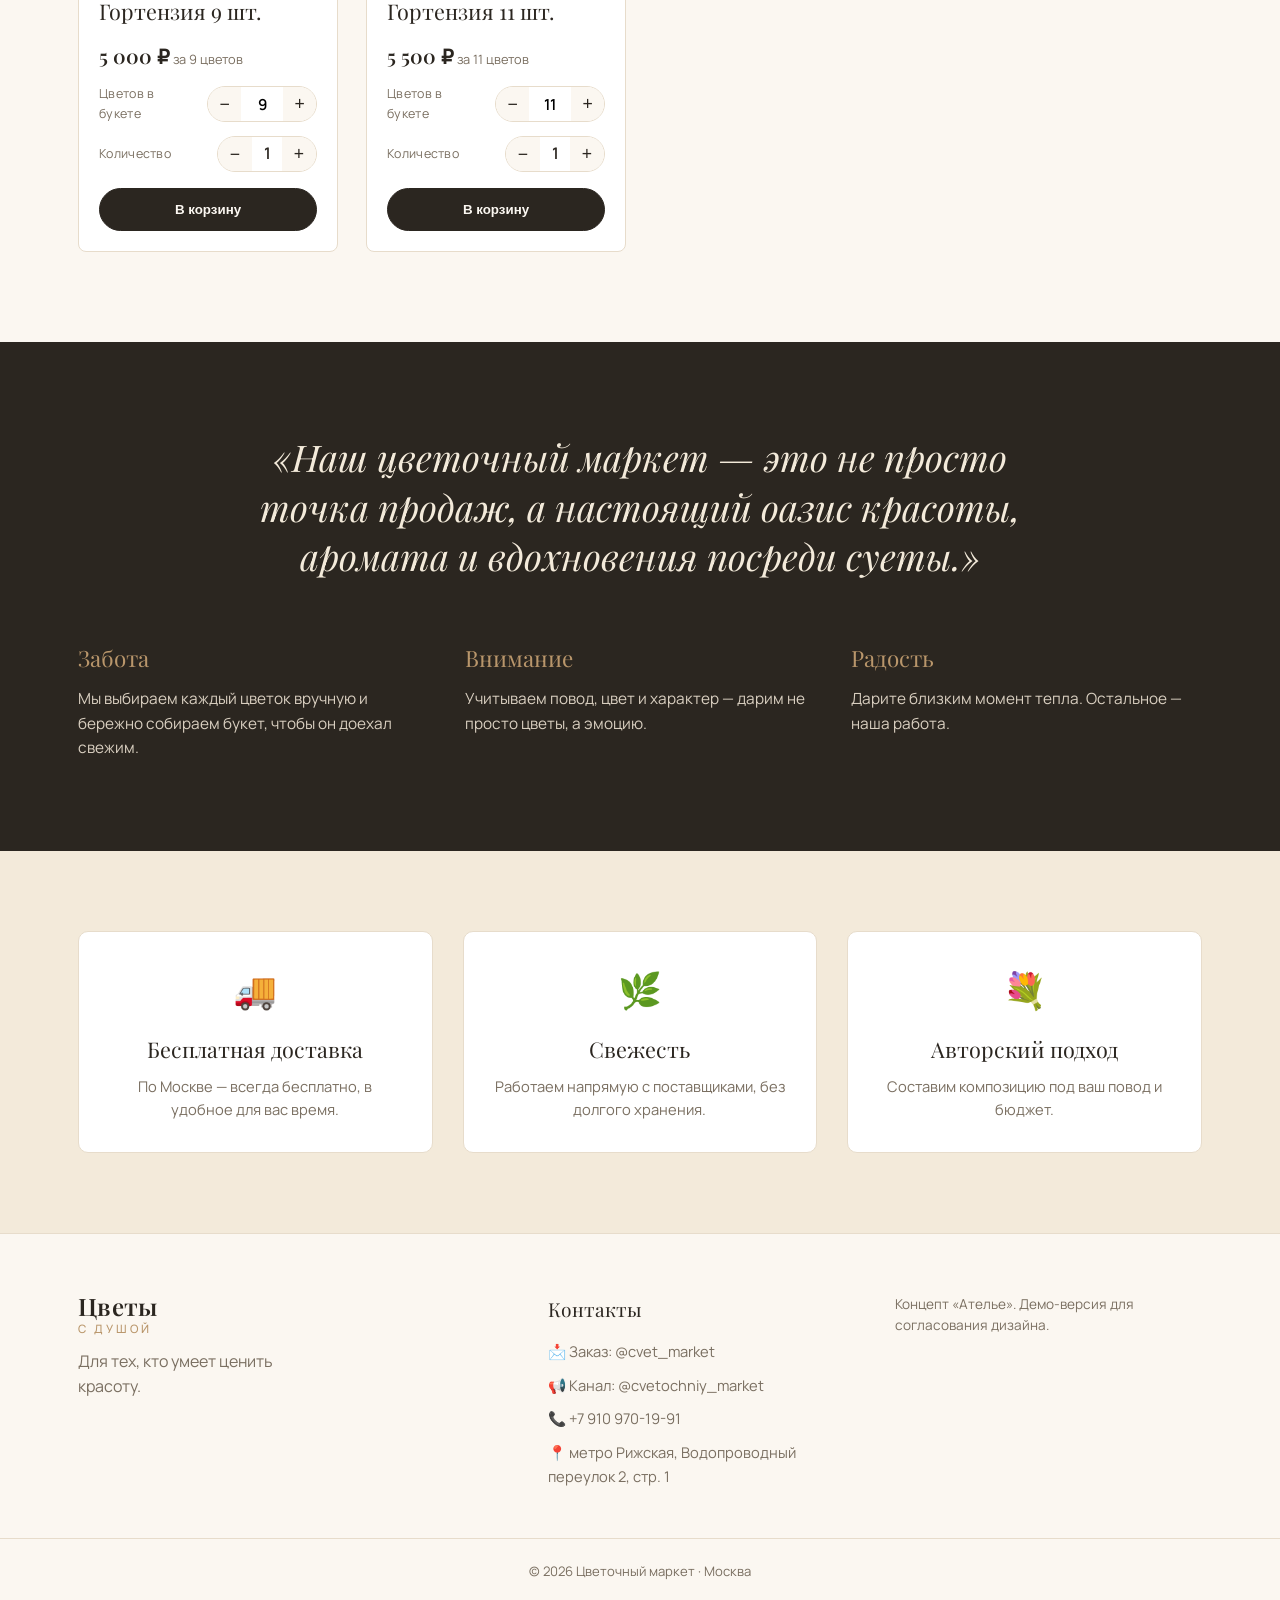
==== commit 23c73e4f: "Добавлены 4 USP-карточки после героя (вариант А) + адрес в подвалах, убраны ссылки на Tilda" ====
--- a/concept-1/index.html
+++ b/concept-1/index.html
@@ -5,6 +5,18 @@
   <meta name="viewport" content="width=device-width, initial-scale=1.0" />
   <title>Цветы с душой — Ателье · Цветочный маркет</title>
   <meta name="description" content="Авторские букеты с душой. Бесплатная доставка по Москве." />
+  <meta property="og:type" content="website" />
+  <meta property="og:site_name" content="Цветы с душой" />
+  <meta property="og:title" content="Цветы с душой — Ателье" />
+  <meta property="og:description" content="Авторские букеты с душой. Заказ в Telegram @cvet_market, бесплатная доставка по Москве." />
+  <meta property="og:image" content="https://webnewwave.github.io/cvet_market/assets/og-image.jpg" />
+  <meta property="og:image:width" content="1200" />
+  <meta property="og:image:height" content="630" />
+  <meta property="og:url" content="https://webnewwave.github.io/cvet_market/concept-1/" />
+  <meta name="twitter:card" content="summary_large_image" />
+  <meta name="twitter:title" content="Цветы с душой — Ателье" />
+  <meta name="twitter:description" content="Авторские букеты с душой. Заказ в Telegram @cvet_market, бесплатная доставка по Москве." />
+  <meta name="twitter:image" content="https://webnewwave.github.io/cvet_market/assets/og-image.jpg" />
   <link rel="preconnect" href="https://fonts.googleapis.com" />
   <link rel="preconnect" href="https://fonts.gstatic.com" crossorigin />
   <link href="https://fonts.googleapis.com/css2?family=Playfair+Display:ital,wght@0,400;0,600;1,400&family=Manrope:wght@300;400;500;600&display=swap" rel="stylesheet" />
@@ -43,6 +55,21 @@
         <div class="hero__media reveal">
           <img src="https://images.unsplash.com/photo-1487070183336-b863922373d4?auto=format&fit=crop&w=1100&q=80" alt="Букет роз" loading="eager" />
           <span class="hero__stamp">свежесть<br />гарантирована</span>
+        </div>
+      </div>
+    </section>
+
+    <section class="usps">
+      <div class="wrap">
+        <div class="section-head">
+          <p class="section-head__eyebrow">Почему мы</p>
+          <h2 class="section-head__title">Дарим не просто цветы</h2>
+        </div>
+        <div class="usps__grid">
+          <div class="usp"><span class="usp__ico">📸</span><h3>Делаем фото до отправки</h3><p>Пришлём фото букета, пока он ещё у нас, — вы видите заказ до получения.</p></div>
+          <div class="usp"><span class="usp__ico">🌿</span><h3>Цветы первой свежести</h3><p>Отбираем вручную и доставляем так, чтобы каждый лепесток доехал свежим.</p></div>
+          <div class="usp"><span class="usp__ico">💌</span><h3>Открытка и финики в подарок</h3><p>Вложим открытку с вашим пожеланием и финики к каждому букету.</p></div>
+          <div class="usp"><span class="usp__ico">🚗</span><h3>Бесплатная доставка до 3ч</h3><p>Свои курьеры по Москве и МО, бесплатно при заказе до 3 часов.</p></div>
         </div>
       </div>
     </section>
@@ -92,7 +119,7 @@
         <a href="https://t.me/cvet_market" target="_blank" rel="noopener">📩 Заказ: @cvet_market</a>
         <a href="https://t.me/cvetochniy_market" target="_blank" rel="noopener">📢 Канал: @cvetochniy_market</a>
         <a href="tel:+79109701991">📞 +7 910 970-19-91</a>
-        <a href="https://cvetomarket.tilda.ws" target="_blank" rel="noopener">🌐 cvetomarket.tilda.ws</a>
+        <p class="footer__addr">📍 метро Рижская, Водопроводный переулок 2, стр. 1</p>
       </div>
       <div class="footer__note">
         <p>Концепт «Ателье». Демо-версия для согласования дизайна.</p>
--- a/concept-1/styles.css
+++ b/concept-1/styles.css
@@ -94,6 +94,15 @@
 .feature h3{font-family:var(--serif);font-weight:400;font-size:1.35rem;margin-bottom:8px}
 .feature p{color:var(--muted);font-size:.92rem}
 
+/* ---------- usps ---------- */
+.usps{padding:80px 0;background:var(--cream-2)}
+.usps__grid{display:grid;grid-template-columns:repeat(4,1fr);gap:22px}
+.usp{text-align:center;padding:30px 22px;background:var(--paper);border:1px solid var(--line);border-radius:12px;transition:.3s}
+.usp:hover{border-color:var(--gold);transform:translateY(-4px);box-shadow:var(--shadow)}
+.usp__ico{font-size:2.4rem;display:block;margin-bottom:14px}
+.usp h3{font-family:var(--serif);font-weight:400;font-size:1.18rem;margin-bottom:8px;line-height:1.25}
+.usp p{color:var(--muted);font-size:.9rem}
+
 /* ---------- footer ---------- */
 .site-footer{background:var(--cream);padding:60px 0 0;border-top:1px solid var(--line)}
 .footer__inner{display:grid;grid-template-columns:1.4fr 1fr 1fr;gap:40px;padding-bottom:40px}
@@ -102,6 +111,7 @@
 .footer__contacts h4{font-family:var(--serif);font-weight:400;font-size:1.2rem;margin-bottom:16px}
 .footer__contacts a{display:block;color:var(--muted);margin-bottom:10px;font-size:.92rem;transition:.2s}
 .footer__contacts a:hover{color:var(--gold)}
+.footer__addr{display:block;color:var(--muted);margin-bottom:10px;font-size:.92rem}
 .footer__note p{color:var(--muted);font-size:.85rem}
 .footer__bottom{text-align:center;padding:22px;border-top:1px solid var(--line);color:var(--muted);font-size:.82rem}
 
@@ -149,10 +159,12 @@
   .hero__inner{grid-template-columns:1fr;gap:36px}
   .hero__media img{height:380px}
   .story__cols,.features__grid{grid-template-columns:1fr}
+  .usps__grid{grid-template-columns:repeat(2,1fr)}
   .footer__inner{grid-template-columns:1fr}
   .nav{display:none}
 }
 @media(max-width:520px){
   .wrap{padding:0 18px}
+  .usps__grid{grid-template-columns:1fr}
   .card__controls .field{flex-direction:column;align-items:flex-start}
 }
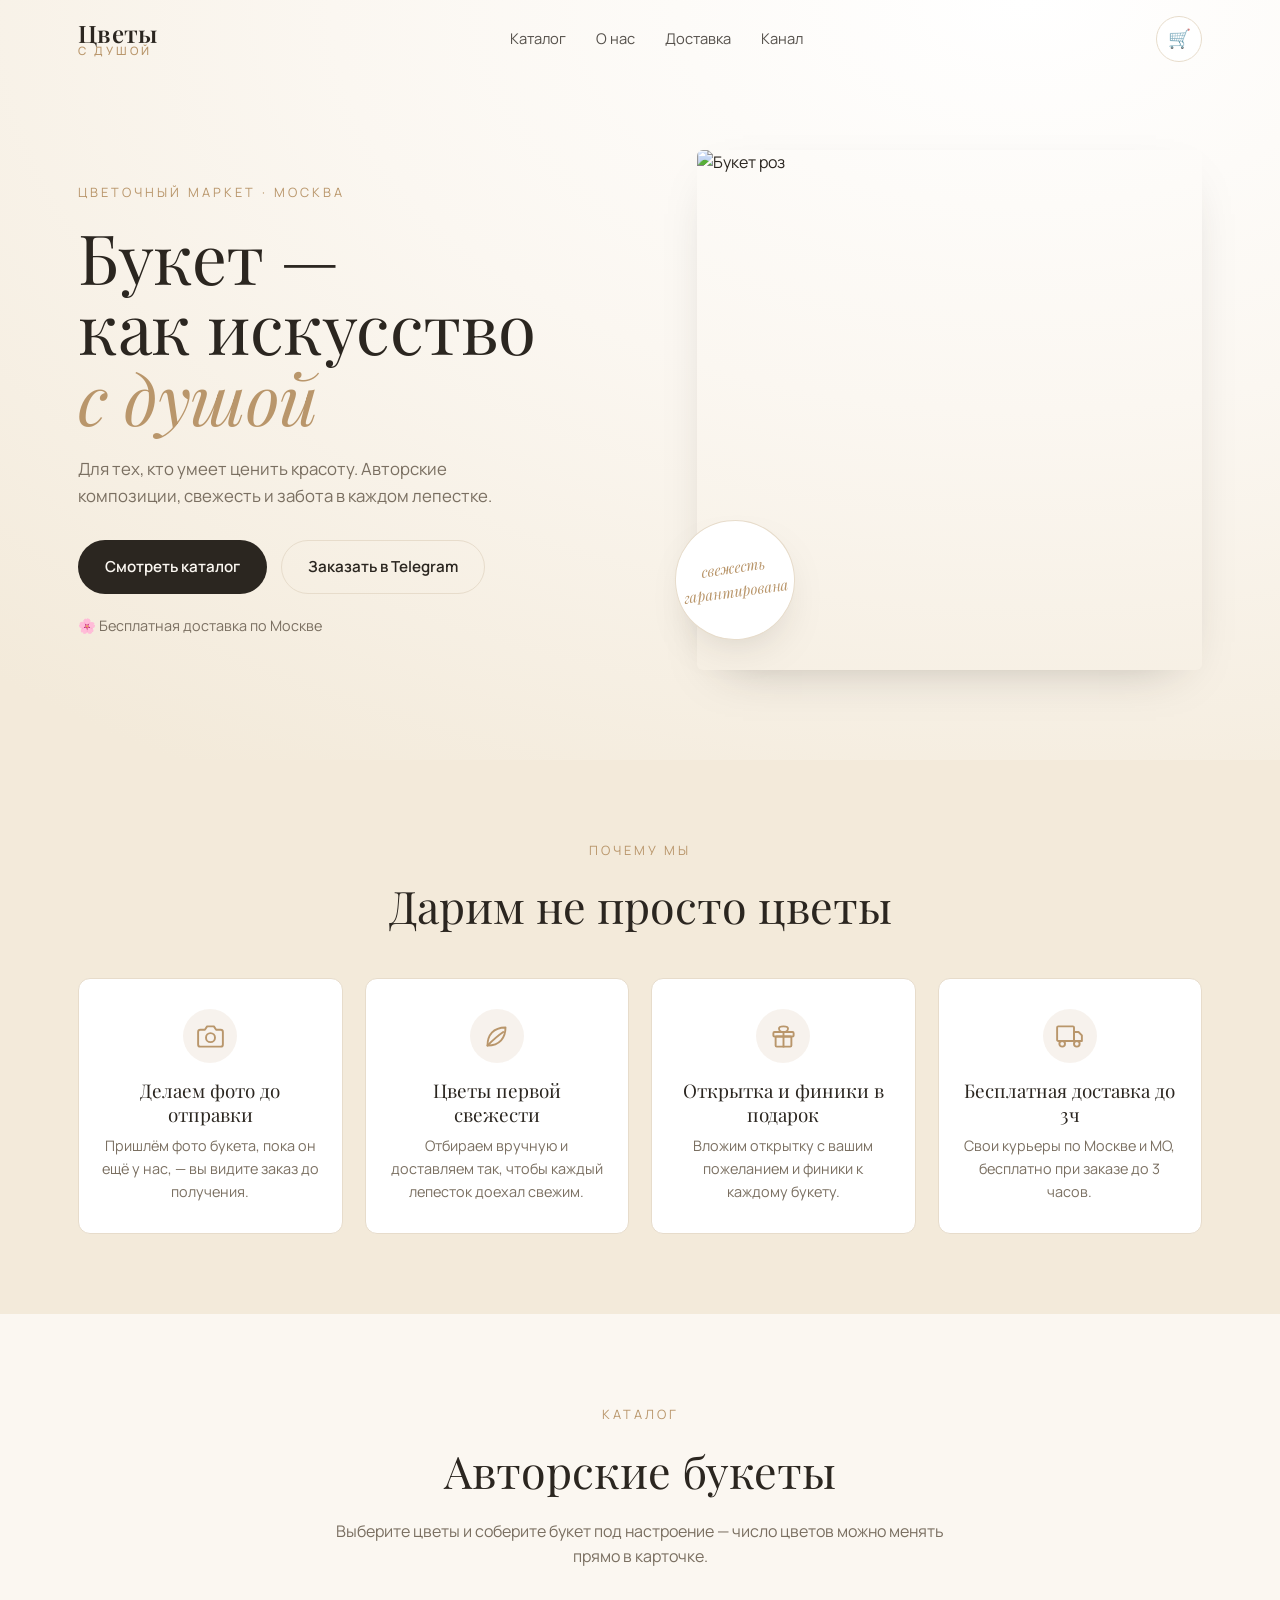
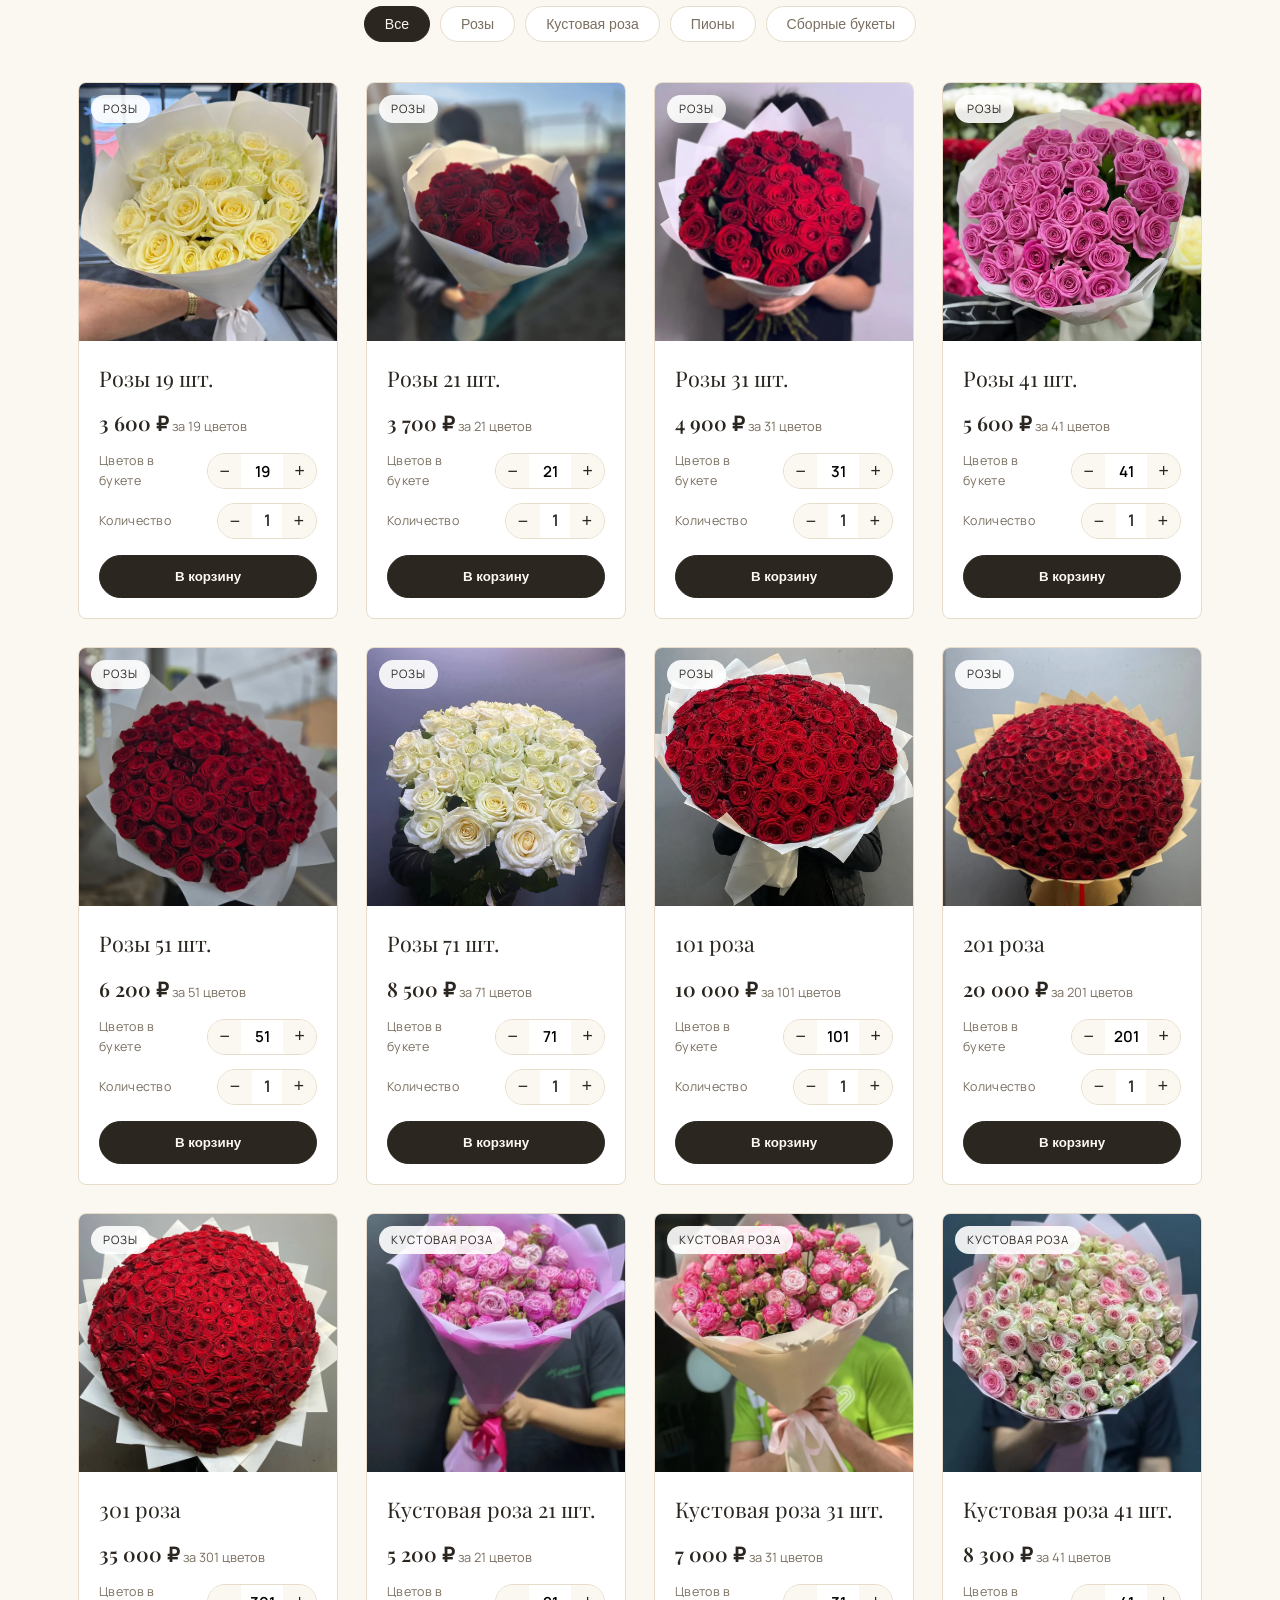
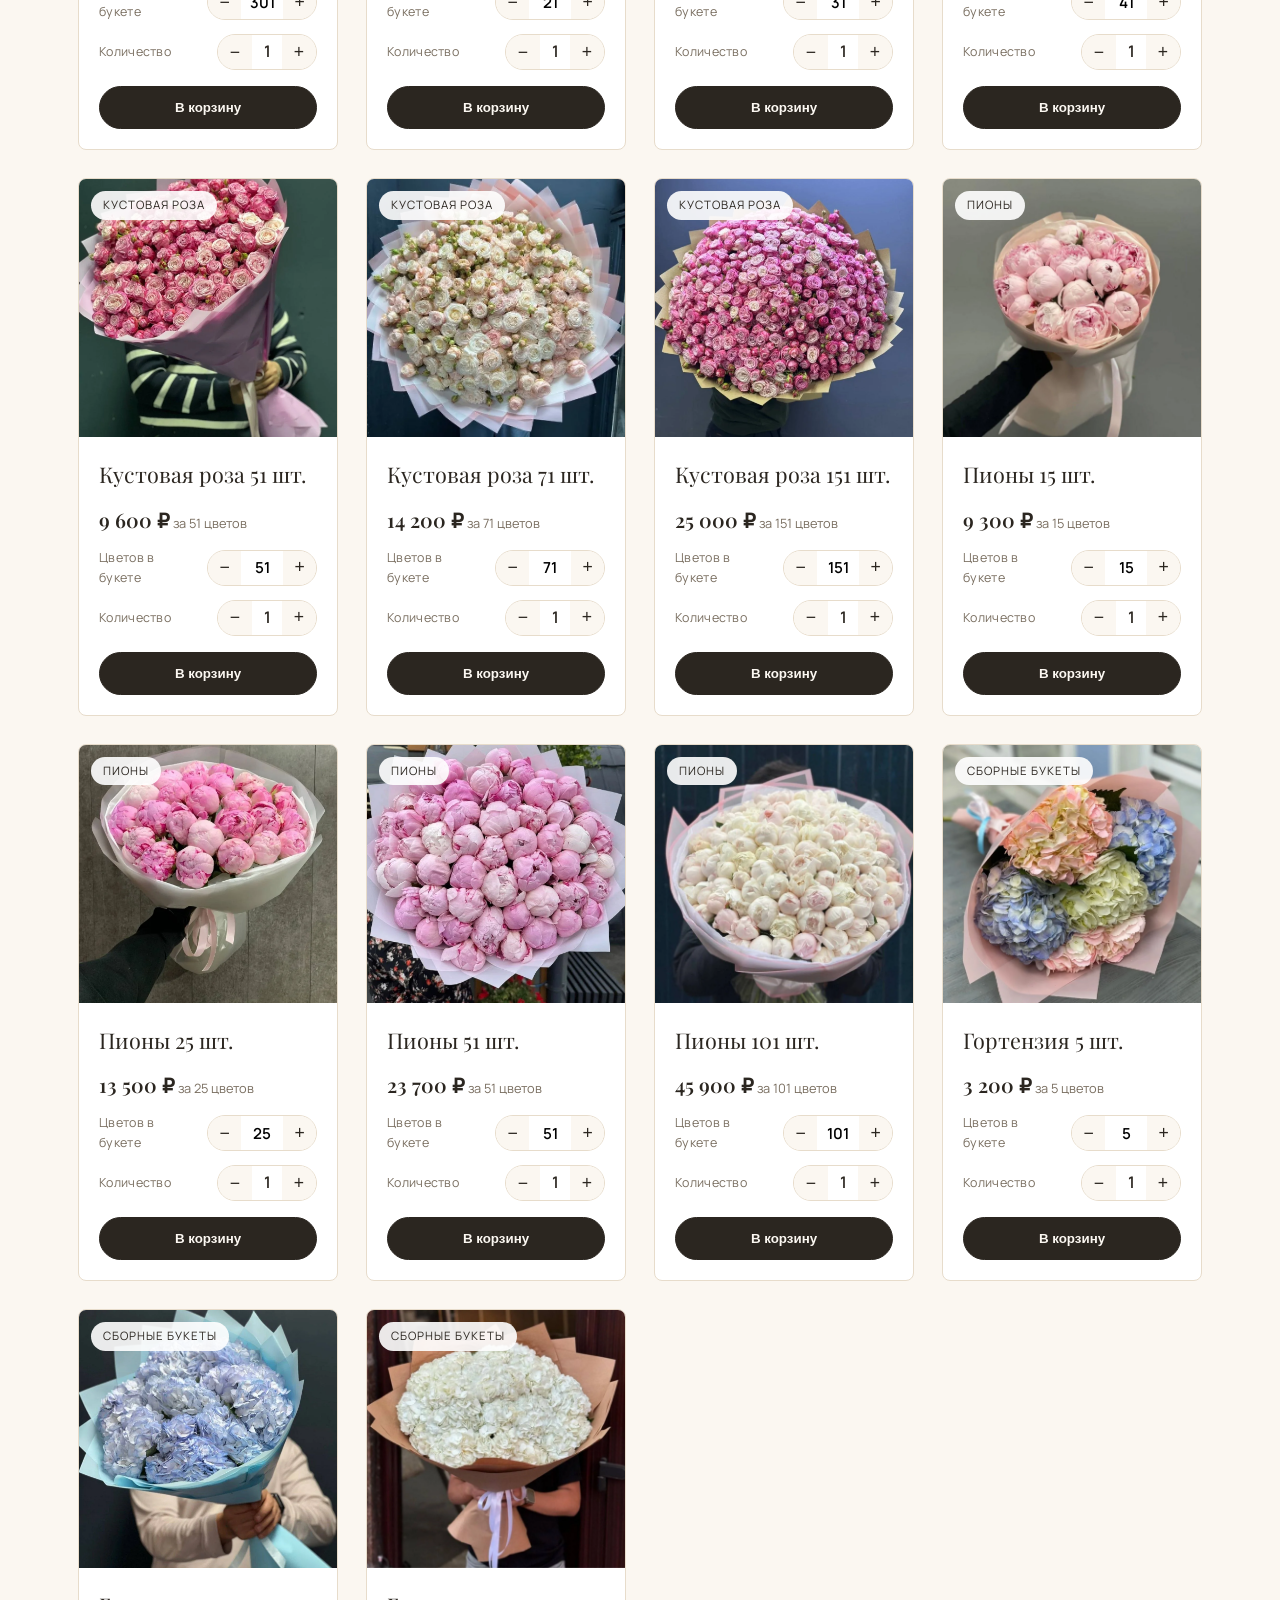
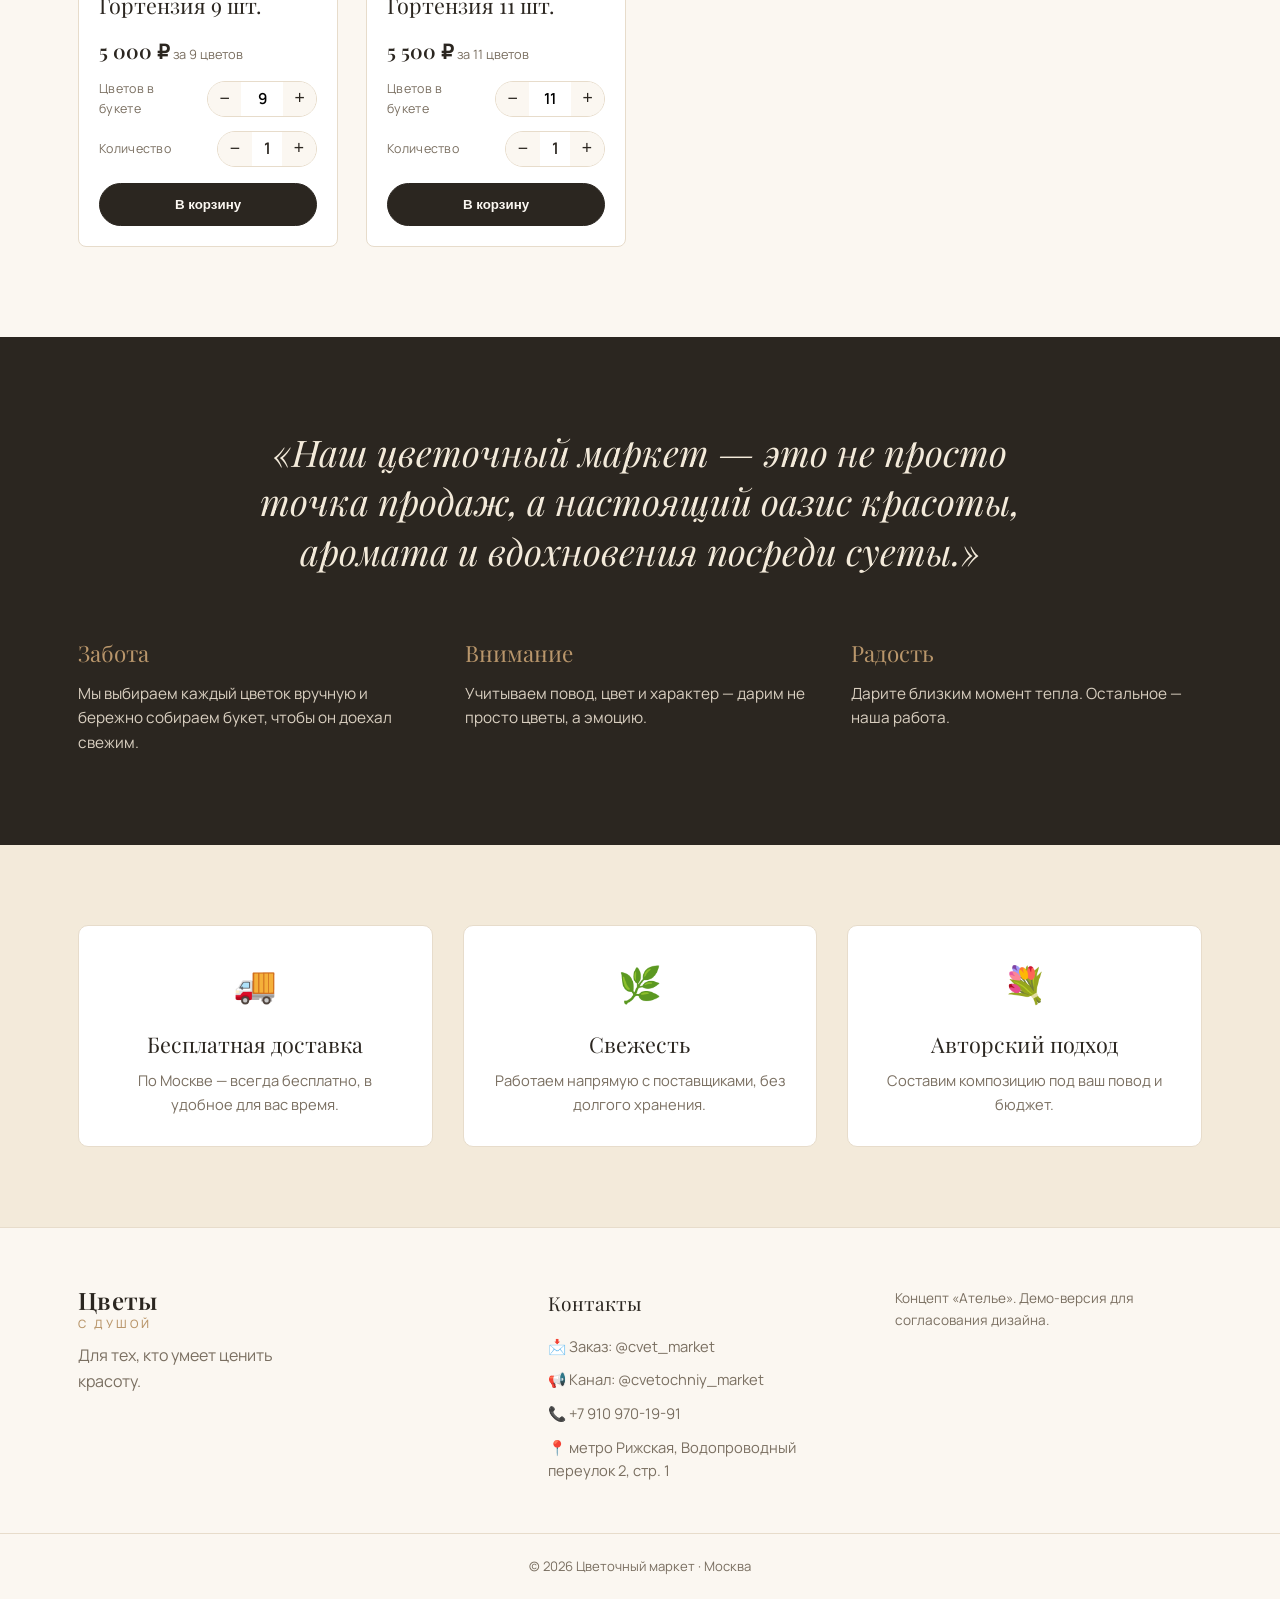
==== commit abec4511: "USP-карточки: убраны эмодзи, линейные SVG-иконки в тон дизайна; на мобильном 2 в ряд" ====
--- a/concept-1/index.html
+++ b/concept-1/index.html
@@ -66,10 +66,10 @@
           <h2 class="section-head__title">Дарим не просто цветы</h2>
         </div>
         <div class="usps__grid">
-          <div class="usp"><span class="usp__ico">📸</span><h3>Делаем фото до отправки</h3><p>Пришлём фото букета, пока он ещё у нас, — вы видите заказ до получения.</p></div>
-          <div class="usp"><span class="usp__ico">🌿</span><h3>Цветы первой свежести</h3><p>Отбираем вручную и доставляем так, чтобы каждый лепесток доехал свежим.</p></div>
-          <div class="usp"><span class="usp__ico">💌</span><h3>Открытка и финики в подарок</h3><p>Вложим открытку с вашим пожеланием и финики к каждому букету.</p></div>
-          <div class="usp"><span class="usp__ico">🚗</span><h3>Бесплатная доставка до 3ч</h3><p>Свои курьеры по Москве и МО, бесплатно при заказе до 3 часов.</p></div>
+          <div class="usp"><span class="usp__ico"><svg viewBox="0 0 24 24" aria-hidden="true"><path d="M23 19a2 2 0 0 1-2 2H3a2 2 0 0 1-2-2V8a2 2 0 0 1 2-2h4l2-3h6l2 3h4a2 2 0 0 1 2 2z"/><circle cx="12" cy="13" r="4"/></svg></span><h3>Делаем фото до отправки</h3><p>Пришлём фото букета, пока он ещё у нас, — вы видите заказ до получения.</p></div>
+          <div class="usp"><span class="usp__ico"><svg viewBox="0 0 24 24" aria-hidden="true"><path d="M4 20C4 11 9 4 20 4c0 9-5 16-16 16z"/><path d="M4 20C8 16 12 12 18 8"/></svg></span><h3>Цветы первой свежести</h3><p>Отбираем вручную и доставляем так, чтобы каждый лепесток доехал свежим.</p></div>
+          <div class="usp"><span class="usp__ico"><svg viewBox="0 0 24 24" aria-hidden="true"><rect x="3" y="8" width="18" height="4" rx="1"/><rect x="5" y="12" width="14" height="9" rx="1"/><path d="M12 8v13"/><path d="M12 8c-1.6 0-4-1-4-3 0-1.4 1.5-2 4-2s4 .6 4 2c0 2-2.4 3-4 3z"/></svg></span><h3>Открытка и финики в подарок</h3><p>Вложим открытку с вашим пожеланием и финики к каждому букету.</p></div>
+          <div class="usp"><span class="usp__ico"><svg viewBox="0 0 24 24" aria-hidden="true"><rect x="1" y="3" width="15" height="13" rx="1"/><polygon points="16 8 20 8 23 11 23 16 16 16 16 8"/><circle cx="5.5" cy="18.5" r="2.5"/><circle cx="18.5" cy="18.5" r="2.5"/></svg></span><h3>Бесплатная доставка до 3ч</h3><p>Свои курьеры по Москве и МО, бесплатно при заказе до 3 часов.</p></div>
         </div>
       </div>
     </section>
--- a/concept-1/styles.css
+++ b/concept-1/styles.css
@@ -99,7 +99,8 @@
 .usps__grid{display:grid;grid-template-columns:repeat(4,1fr);gap:22px}
 .usp{text-align:center;padding:30px 22px;background:var(--paper);border:1px solid var(--line);border-radius:12px;transition:.3s}
 .usp:hover{border-color:var(--gold);transform:translateY(-4px);box-shadow:var(--shadow)}
-.usp__ico{font-size:2.4rem;display:block;margin-bottom:14px}
+.usp__ico{display:flex;align-items:center;justify-content:center;width:54px;height:54px;margin:0 auto 16px;border-radius:50%;background:rgba(185,150,107,.12);color:var(--gold)}
+.usp__ico svg{width:27px;height:27px;stroke:currentColor;fill:none;stroke-width:1.7;stroke-linecap:round;stroke-linejoin:round}
 .usp h3{font-family:var(--serif);font-weight:400;font-size:1.18rem;margin-bottom:8px;line-height:1.25}
 .usp p{color:var(--muted);font-size:.9rem}
 
@@ -165,6 +166,6 @@
 }
 @media(max-width:520px){
   .wrap{padding:0 18px}
-  .usps__grid{grid-template-columns:1fr}
+  .usps__grid{grid-template-columns:repeat(2,1fr)}
   .card__controls .field{flex-direction:column;align-items:flex-start}
 }
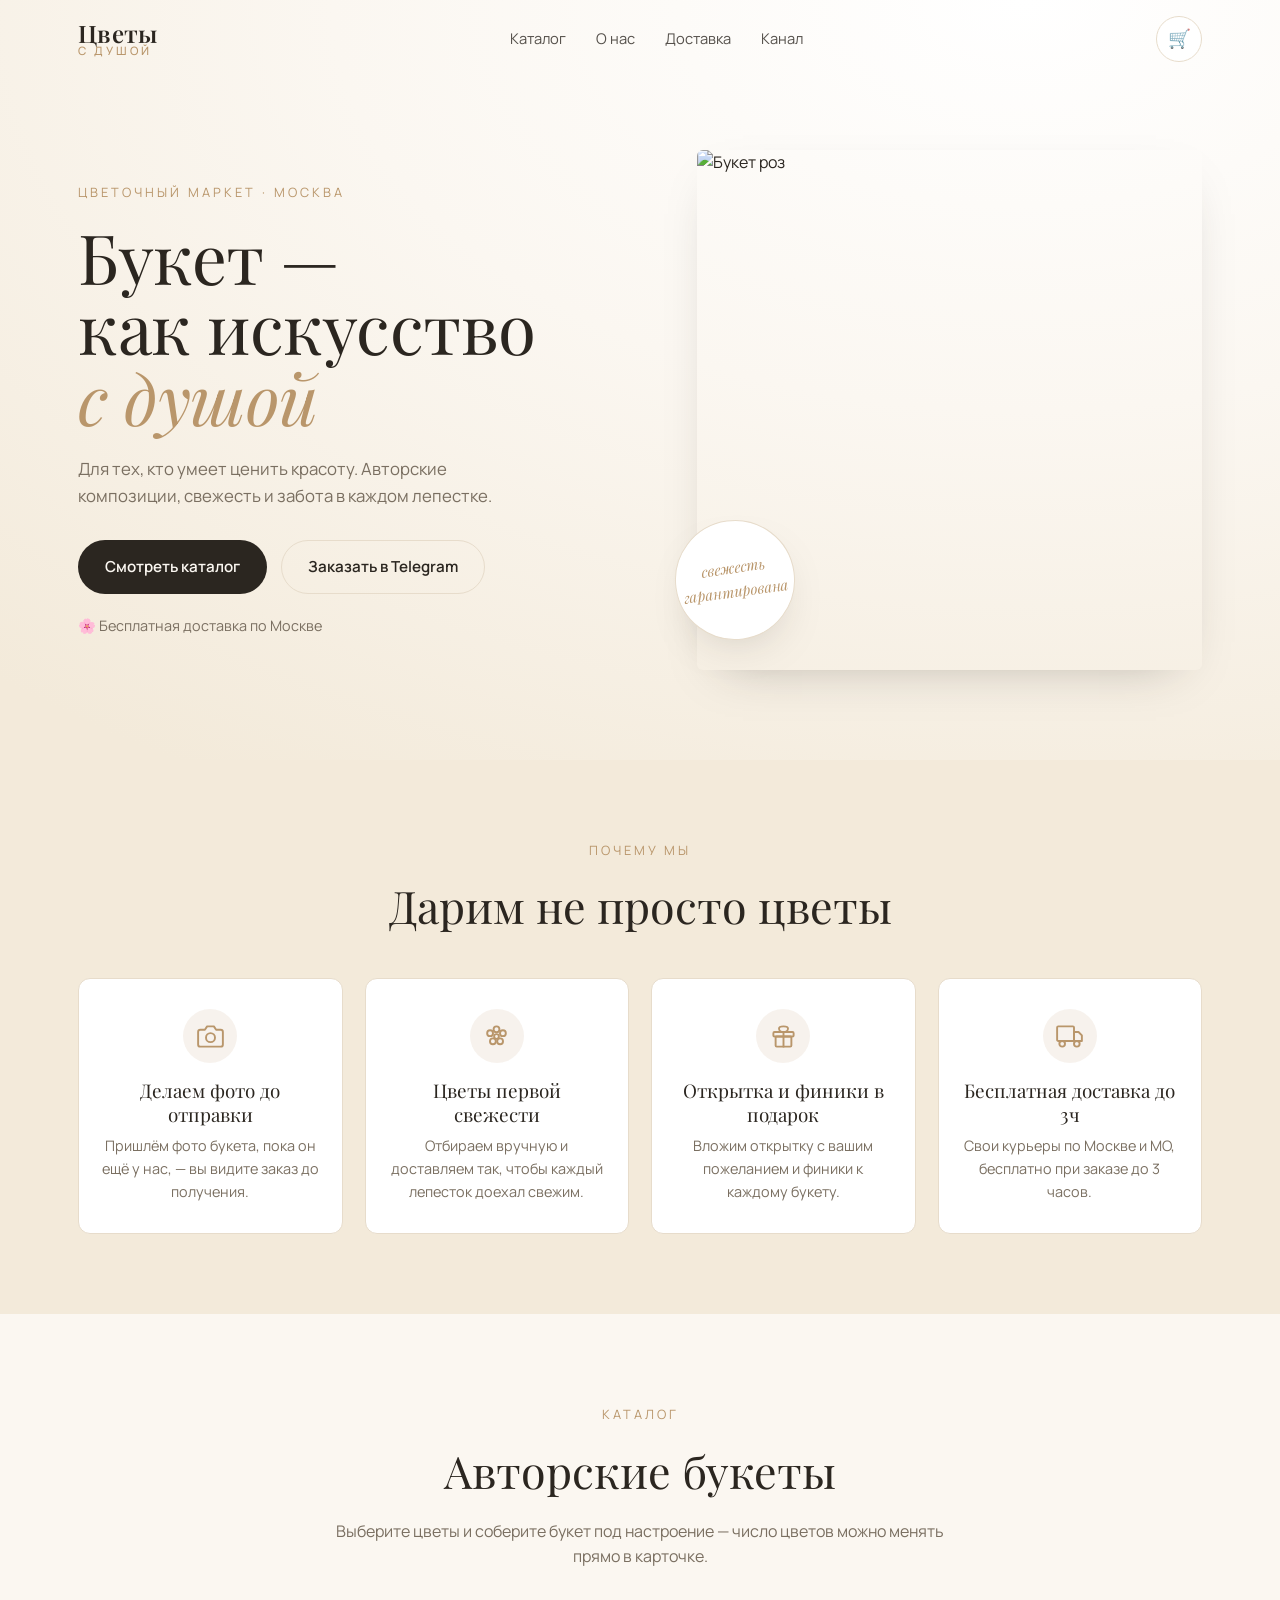
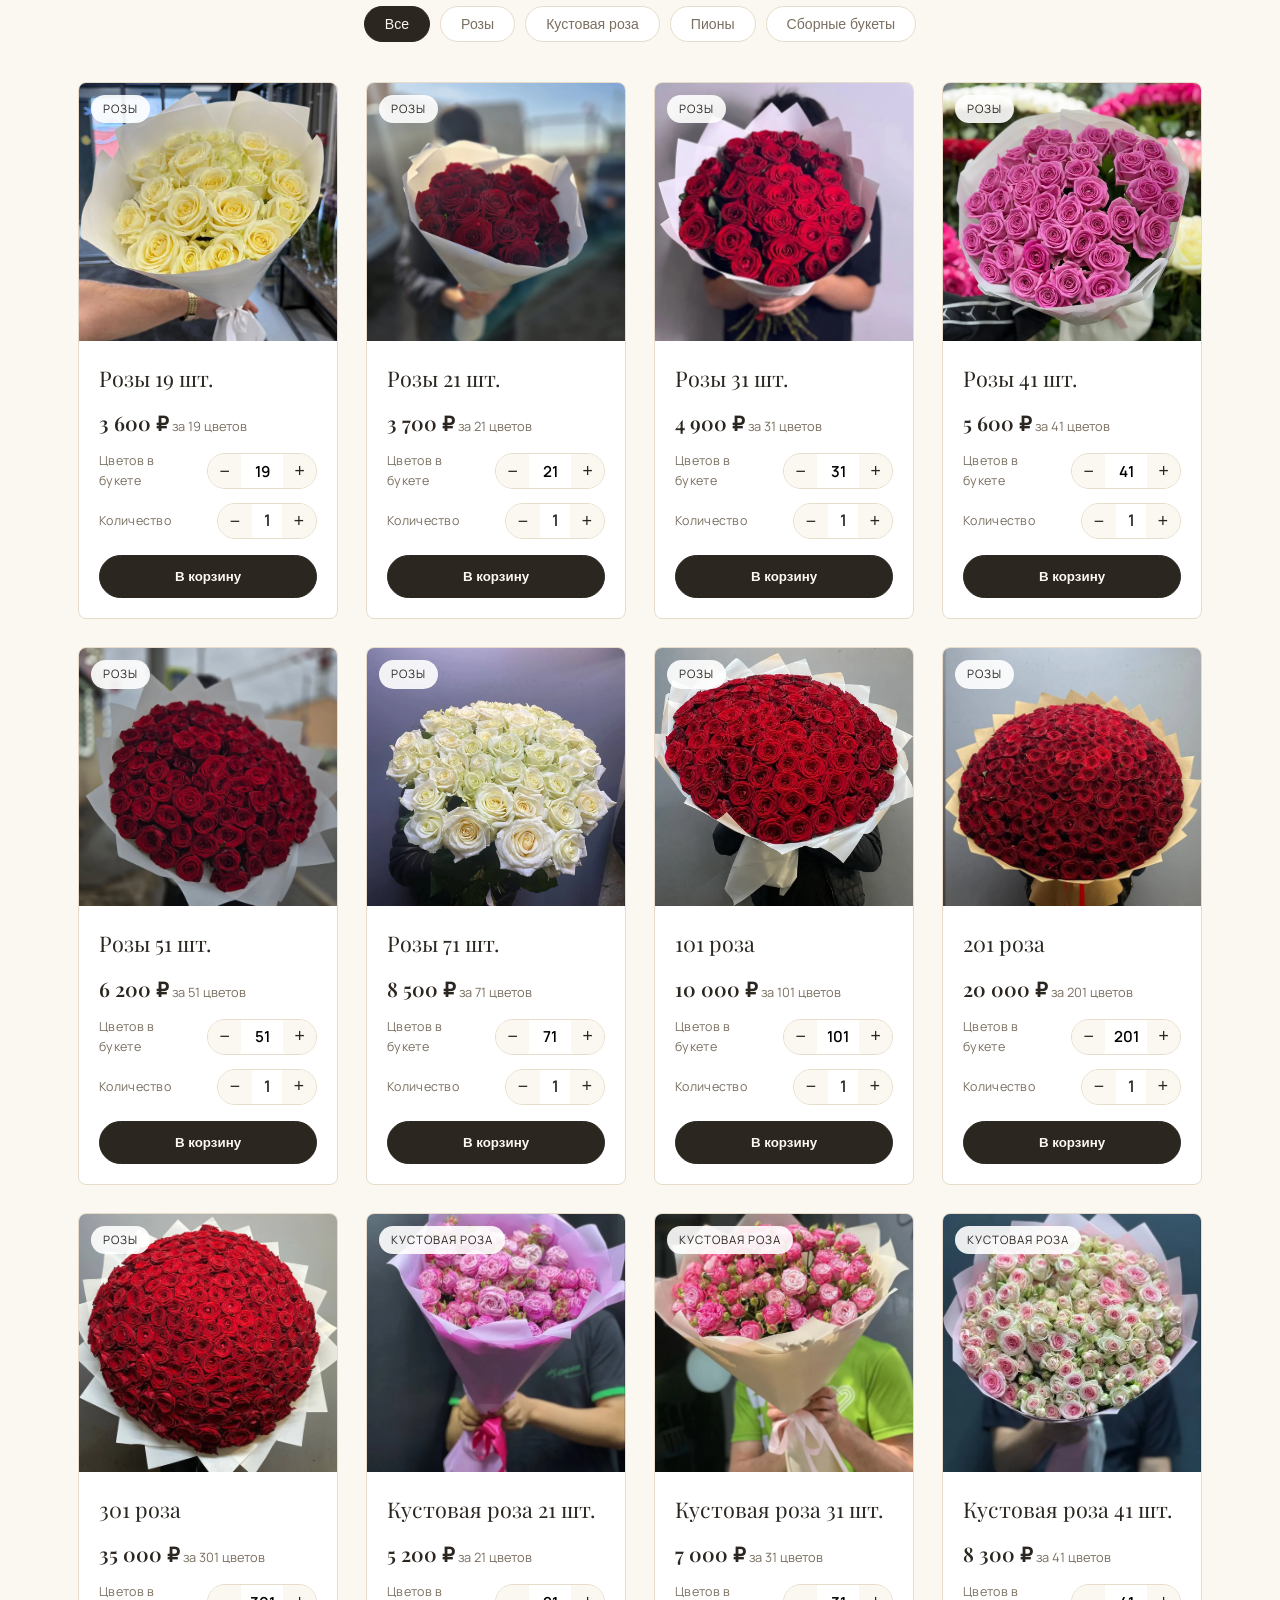
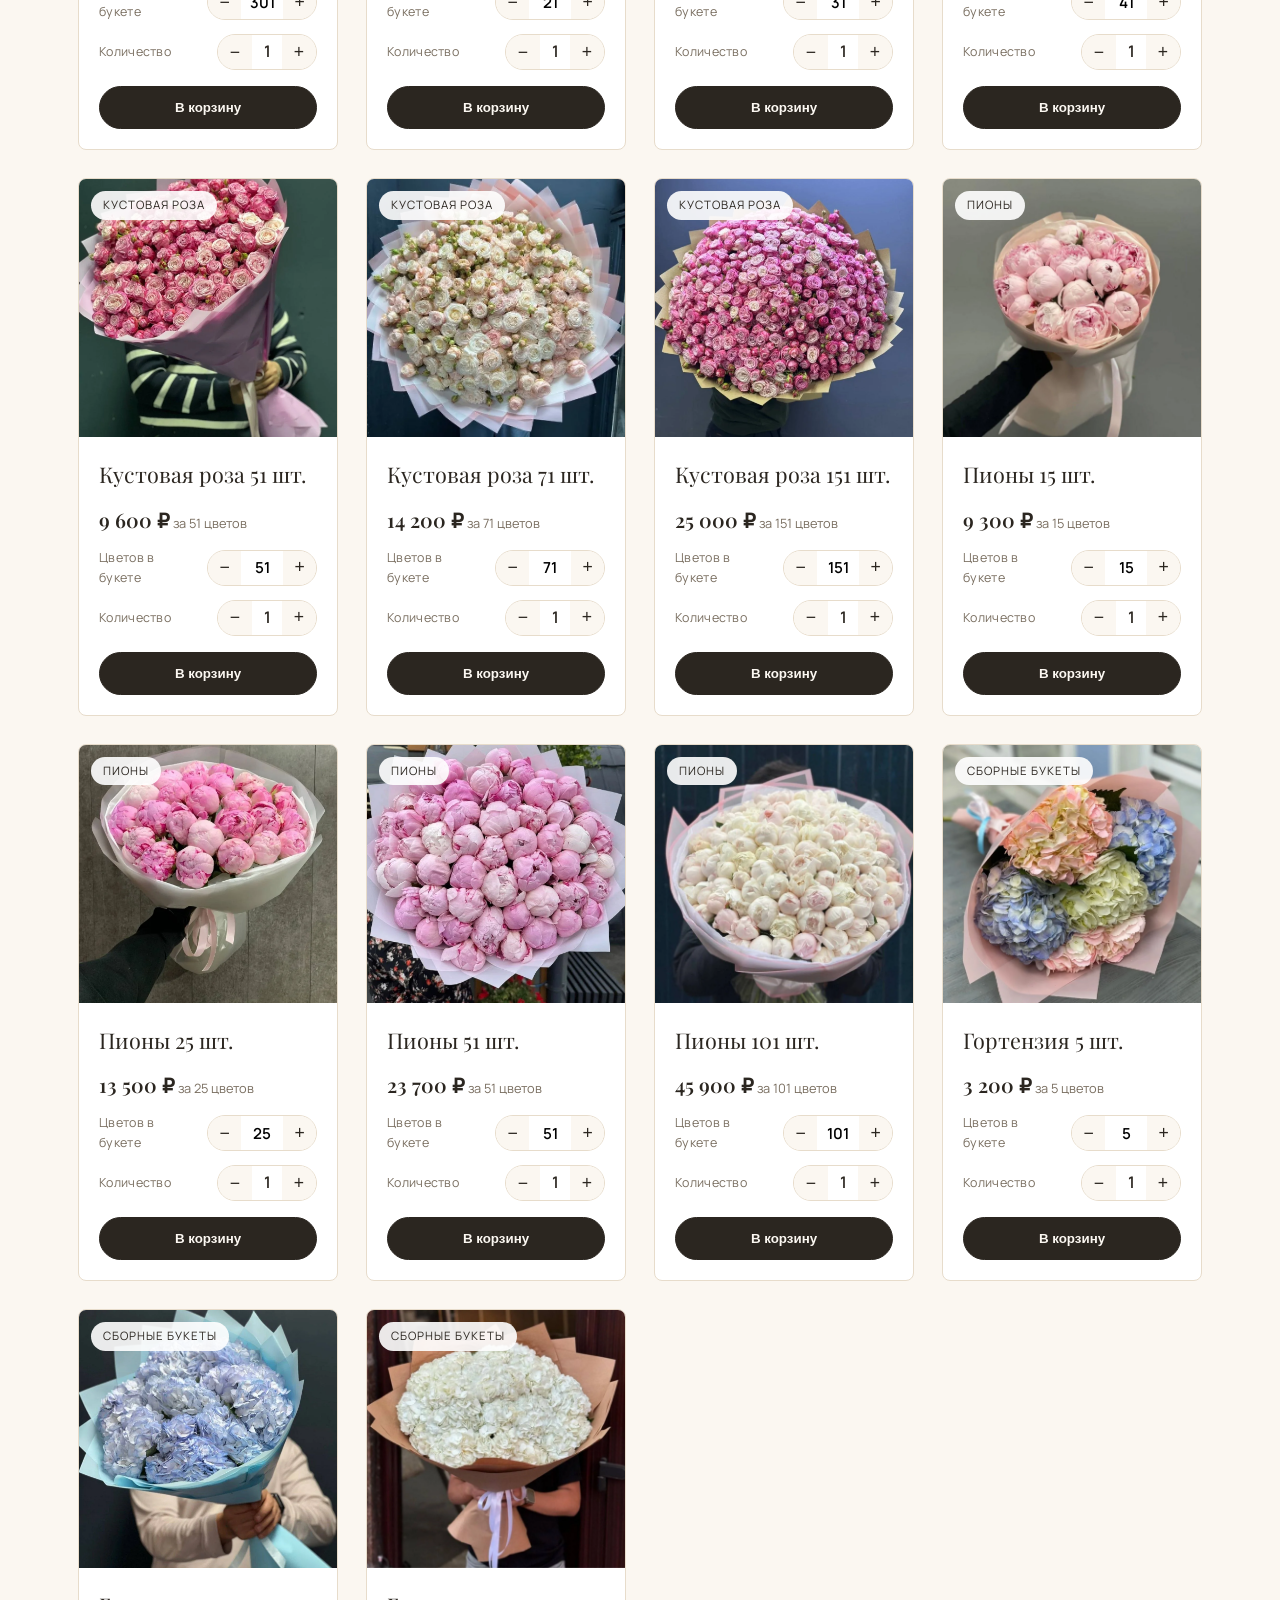
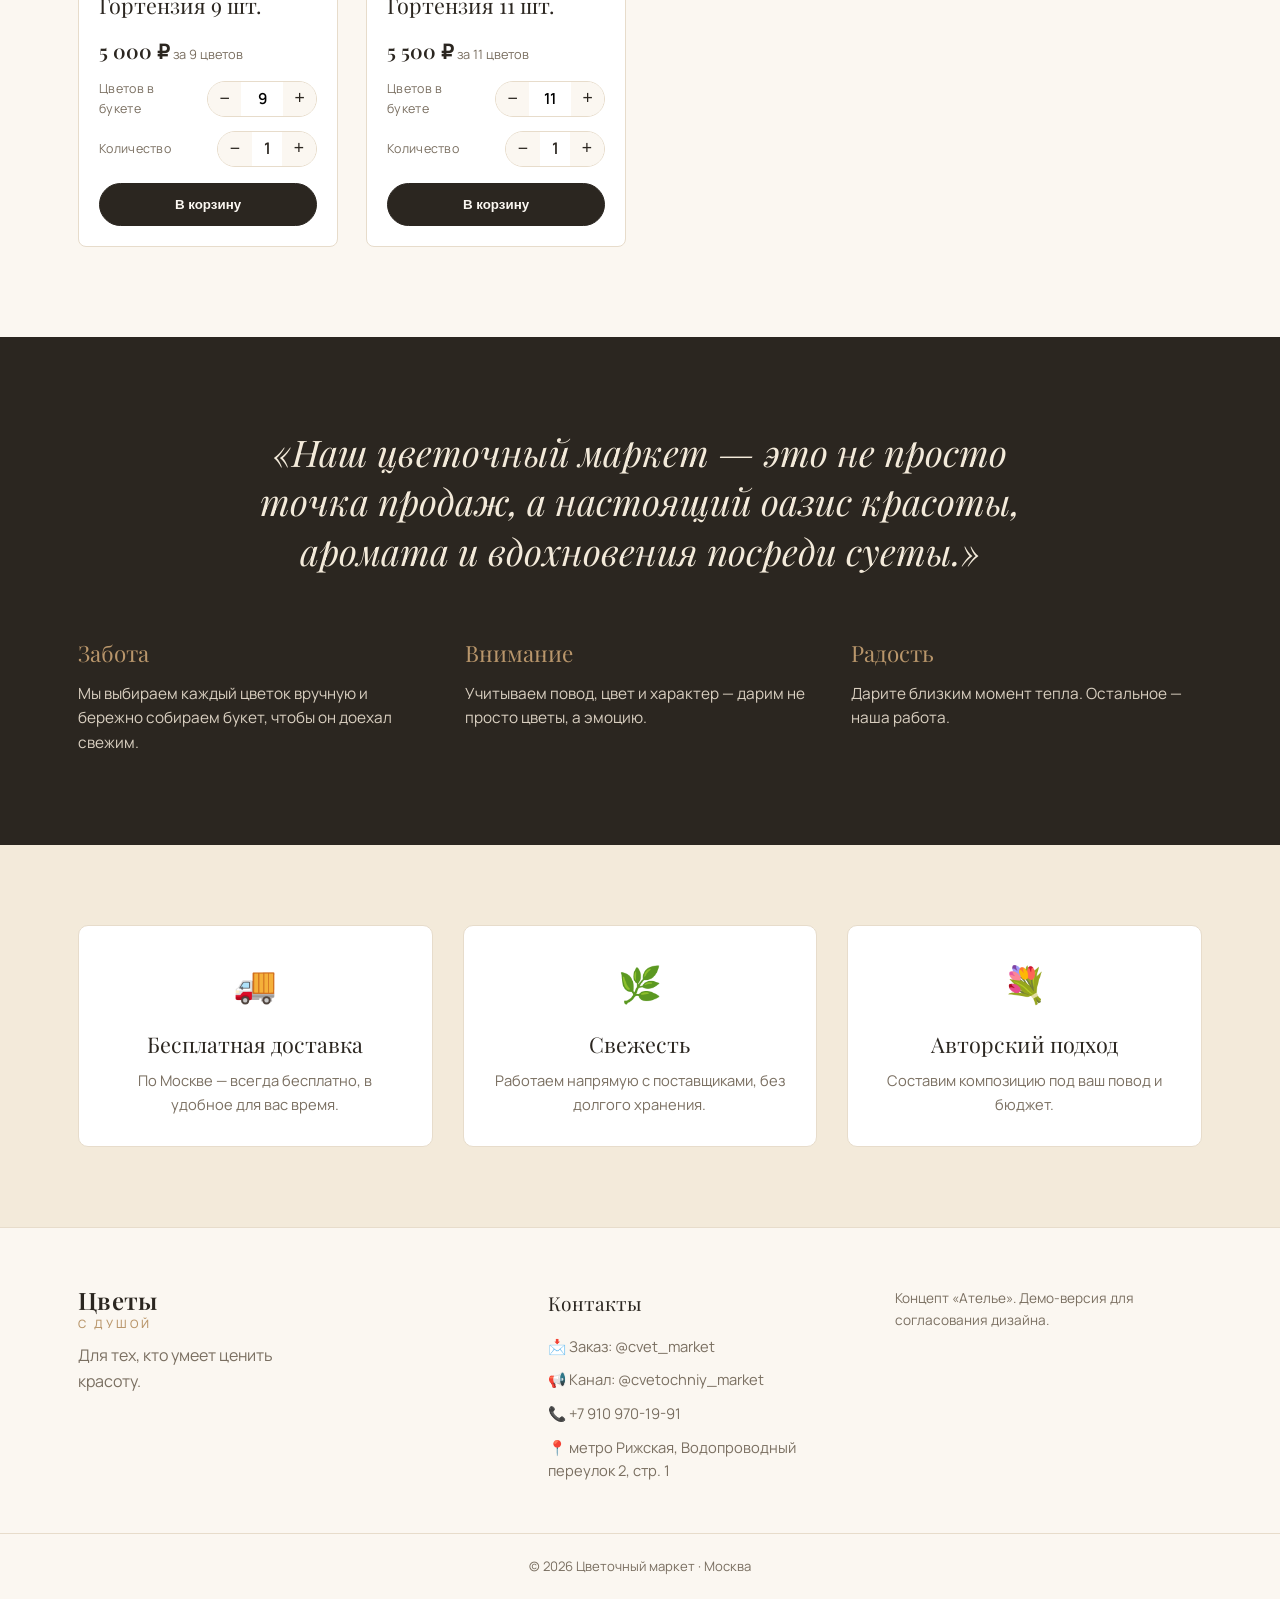
==== commit 0f2f4f28: "Favicon: цветочная SVG-иконка на всех страницах; листик заменён на цветок в USP «Цветы первой свежес" ====
--- a/concept-1/index.html
+++ b/concept-1/index.html
@@ -3,6 +3,7 @@
 <head>
   <meta charset="UTF-8" />
   <meta name="viewport" content="width=device-width, initial-scale=1.0" />
+  <link rel="icon" href="../favicon.svg" type="image/svg+xml" />
   <title>Цветы с душой — Ателье · Цветочный маркет</title>
   <meta name="description" content="Авторские букеты с душой. Бесплатная доставка по Москве." />
   <meta property="og:type" content="website" />
@@ -67,7 +68,7 @@
         </div>
         <div class="usps__grid">
           <div class="usp"><span class="usp__ico"><svg viewBox="0 0 24 24" aria-hidden="true"><path d="M23 19a2 2 0 0 1-2 2H3a2 2 0 0 1-2-2V8a2 2 0 0 1 2-2h4l2-3h6l2 3h4a2 2 0 0 1 2 2z"/><circle cx="12" cy="13" r="4"/></svg></span><h3>Делаем фото до отправки</h3><p>Пришлём фото букета, пока он ещё у нас, — вы видите заказ до получения.</p></div>
-          <div class="usp"><span class="usp__ico"><svg viewBox="0 0 24 24" aria-hidden="true"><path d="M4 20C4 11 9 4 20 4c0 9-5 16-16 16z"/><path d="M4 20C8 16 12 12 18 8"/></svg></span><h3>Цветы первой свежести</h3><p>Отбираем вручную и доставляем так, чтобы каждый лепесток доехал свежим.</p></div>
+          <div class="usp"><span class="usp__ico"><svg viewBox="0 0 24 24" aria-hidden="true"><circle cx="12" cy="12" r="2.1"/><circle cx="12" cy="5.6" r="2.6"/><circle cx="17.7" cy="9.1" r="2.6"/><circle cx="15.2" cy="16.3" r="2.6"/><circle cx="8.8" cy="16.3" r="2.6"/><circle cx="6.3" cy="9.1" r="2.6"/></svg></span><h3>Цветы первой свежести</h3><p>Отбираем вручную и доставляем так, чтобы каждый лепесток доехал свежим.</p></div>
           <div class="usp"><span class="usp__ico"><svg viewBox="0 0 24 24" aria-hidden="true"><rect x="3" y="8" width="18" height="4" rx="1"/><rect x="5" y="12" width="14" height="9" rx="1"/><path d="M12 8v13"/><path d="M12 8c-1.6 0-4-1-4-3 0-1.4 1.5-2 4-2s4 .6 4 2c0 2-2.4 3-4 3z"/></svg></span><h3>Открытка и финики в подарок</h3><p>Вложим открытку с вашим пожеланием и финики к каждому букету.</p></div>
           <div class="usp"><span class="usp__ico"><svg viewBox="0 0 24 24" aria-hidden="true"><rect x="1" y="3" width="15" height="13" rx="1"/><polygon points="16 8 20 8 23 11 23 16 16 16 16 8"/><circle cx="5.5" cy="18.5" r="2.5"/><circle cx="18.5" cy="18.5" r="2.5"/></svg></span><h3>Бесплатная доставка до 3ч</h3><p>Свои курьеры по Москве и МО, бесплатно при заказе до 3 часов.</p></div>
         </div>
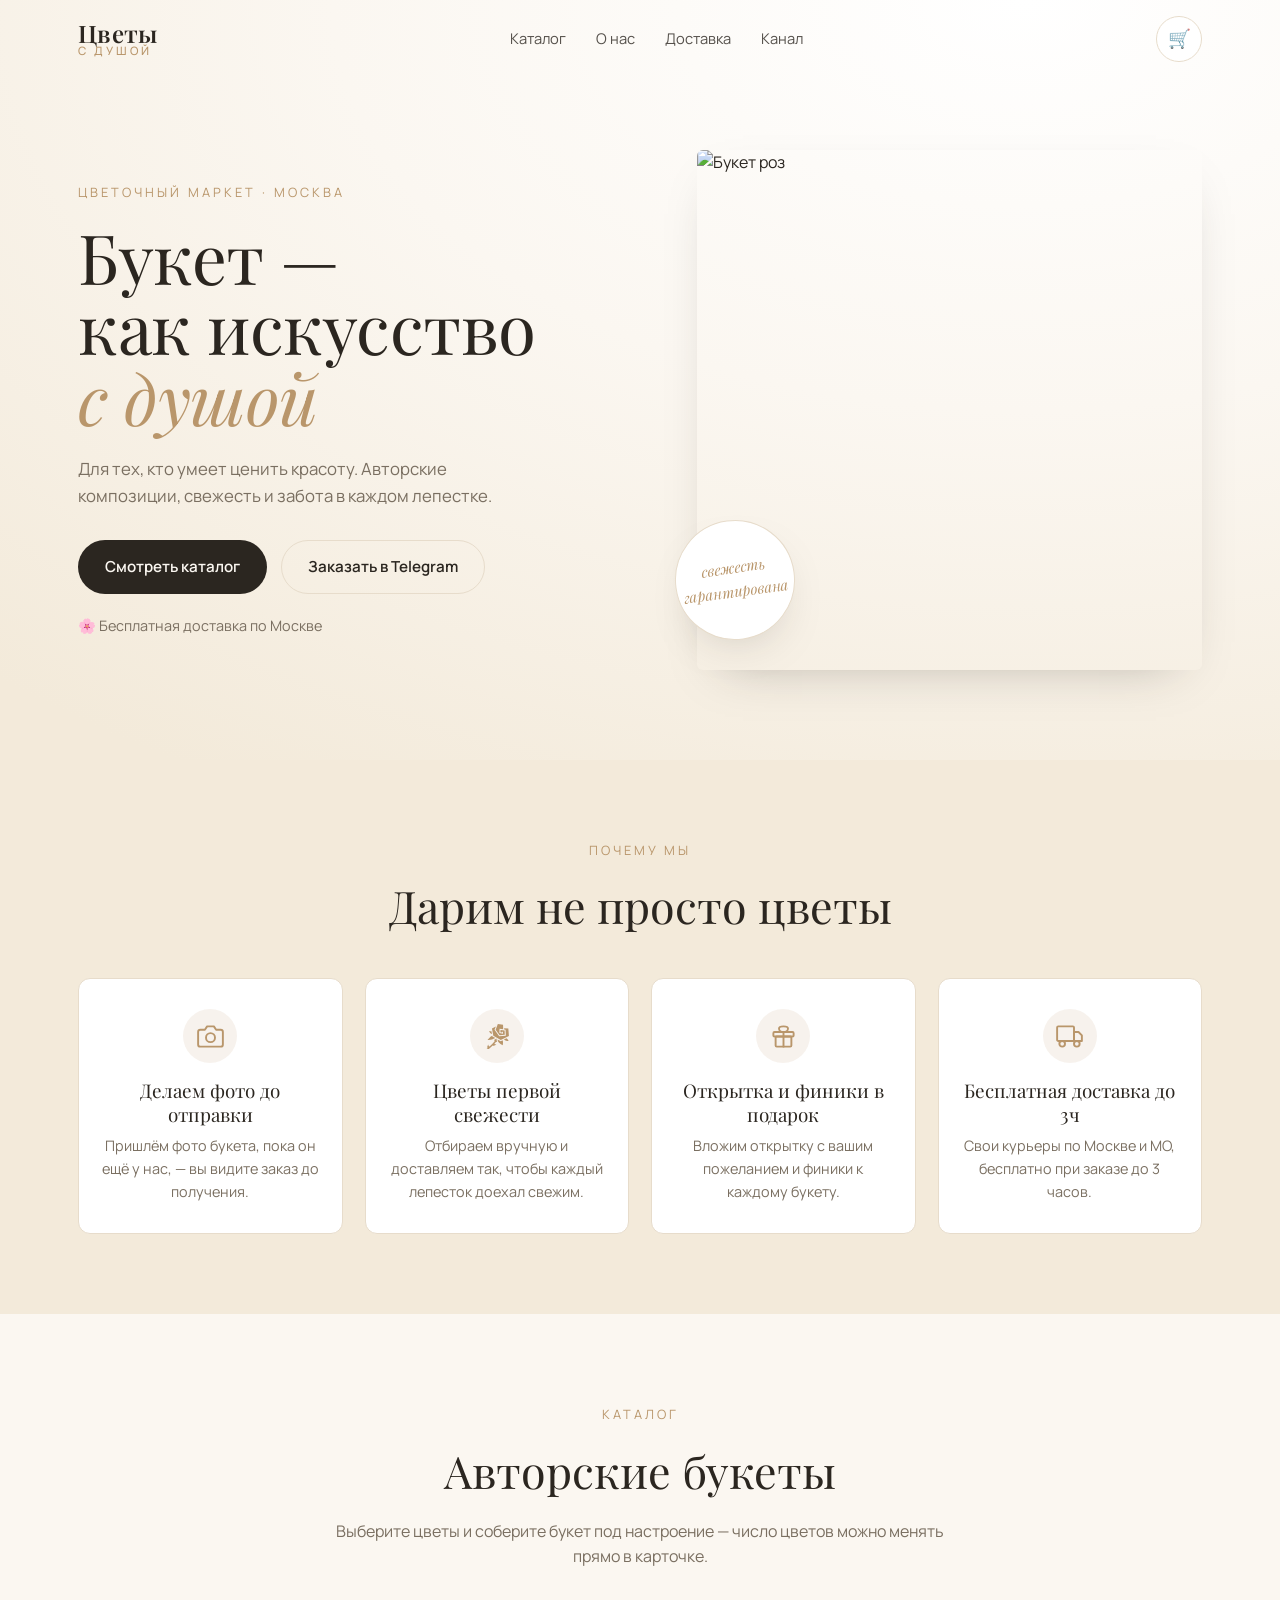
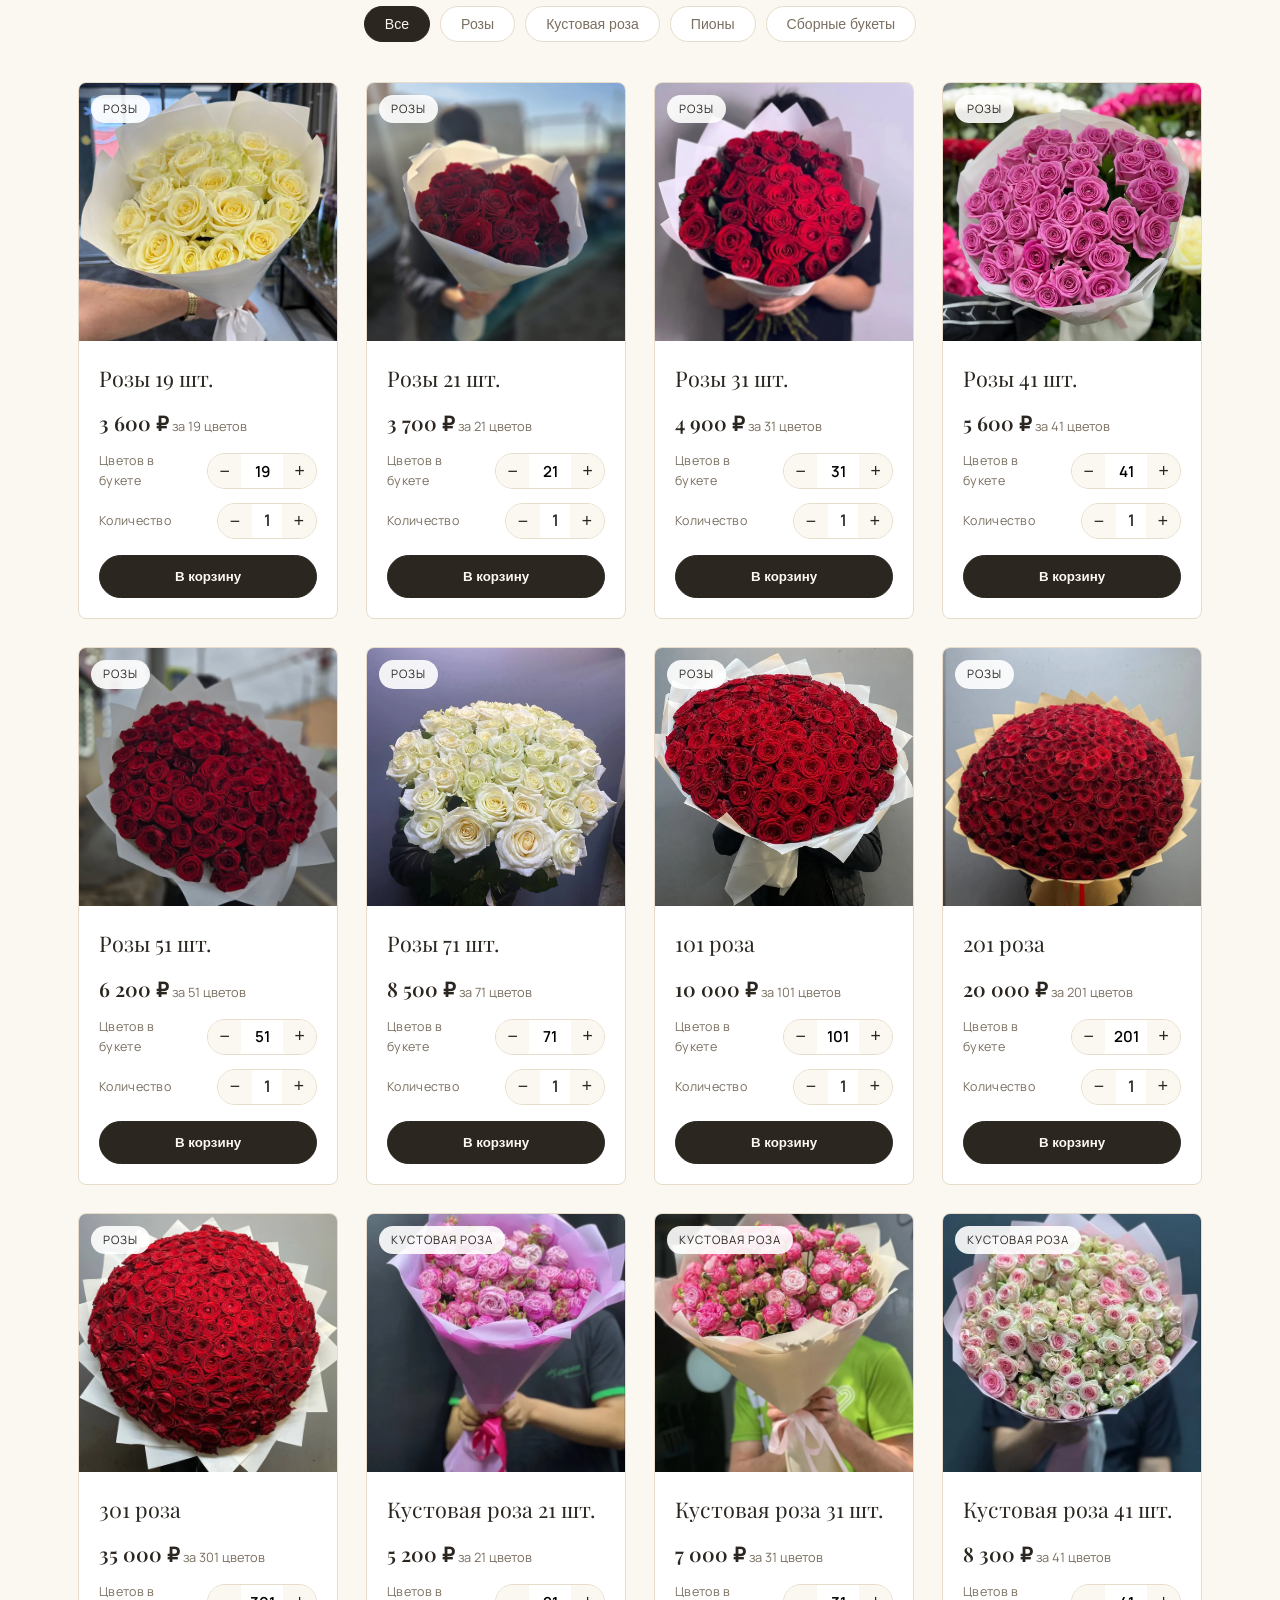
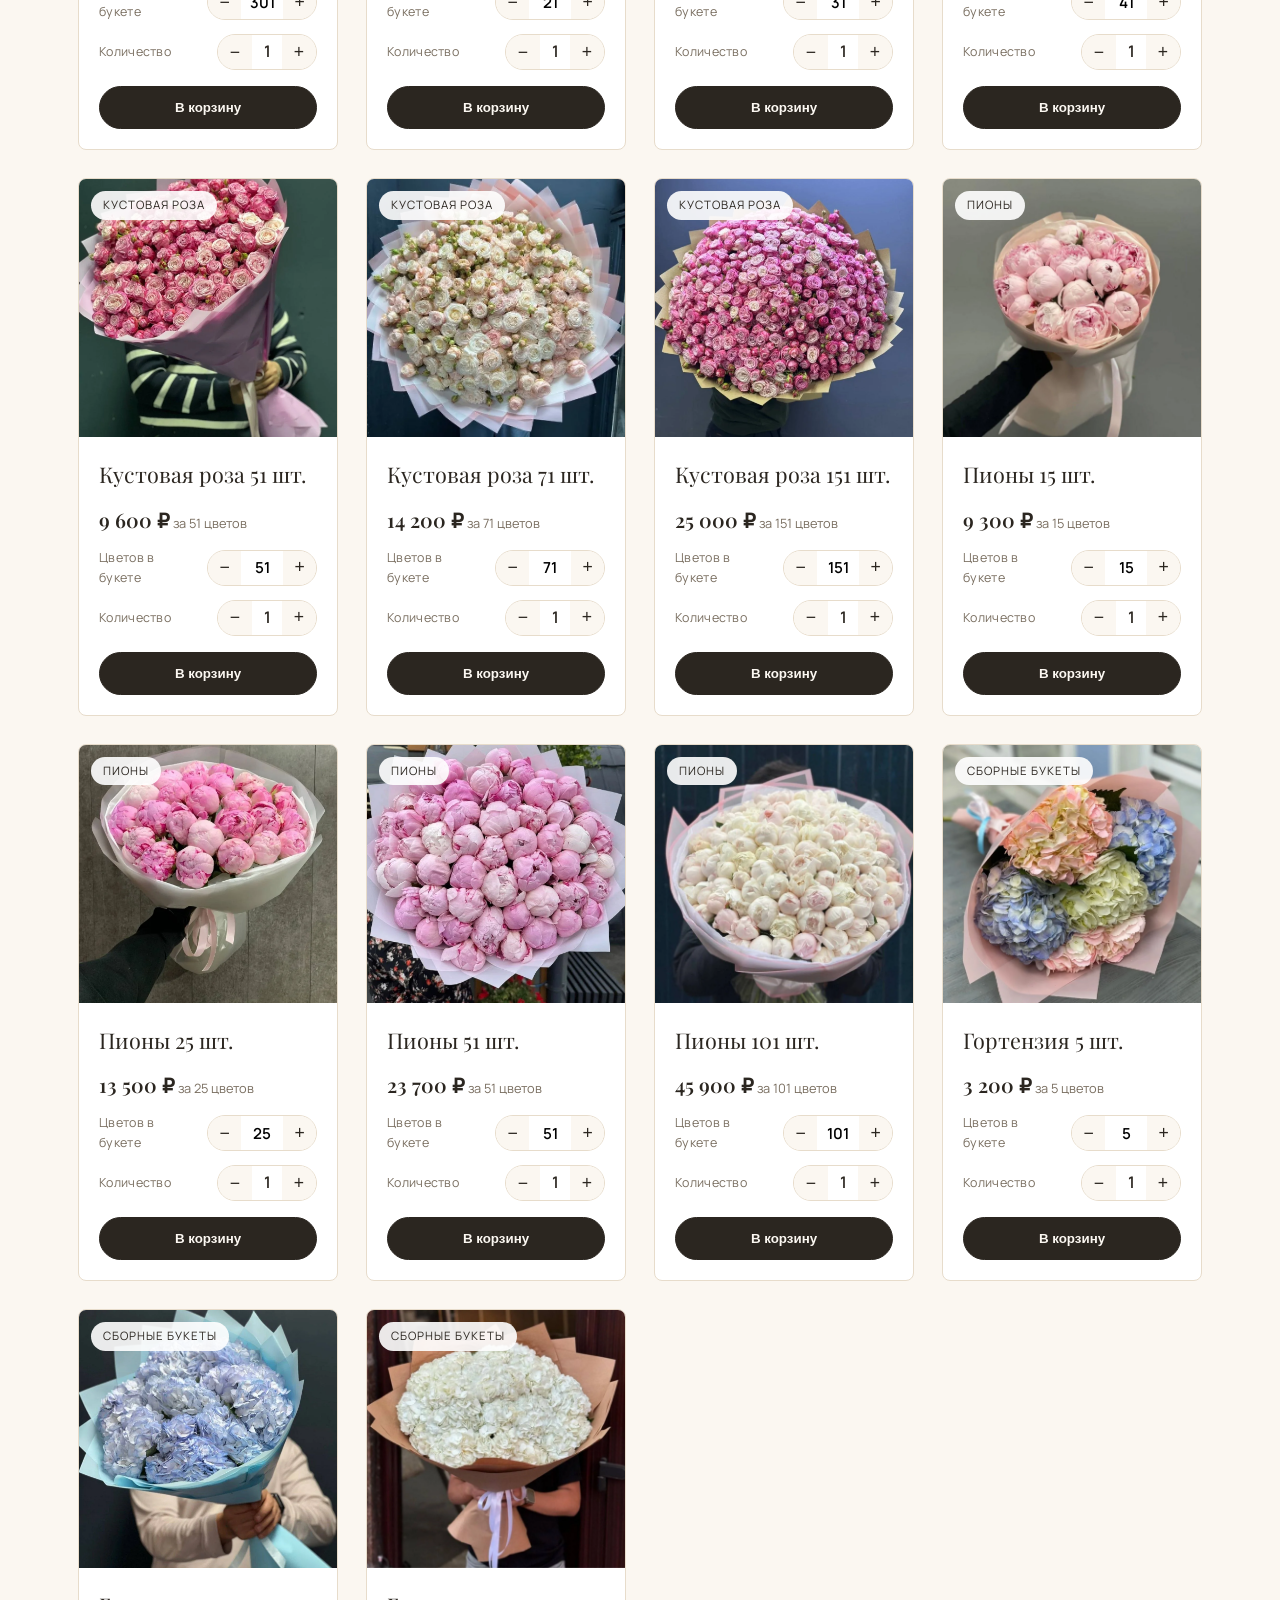
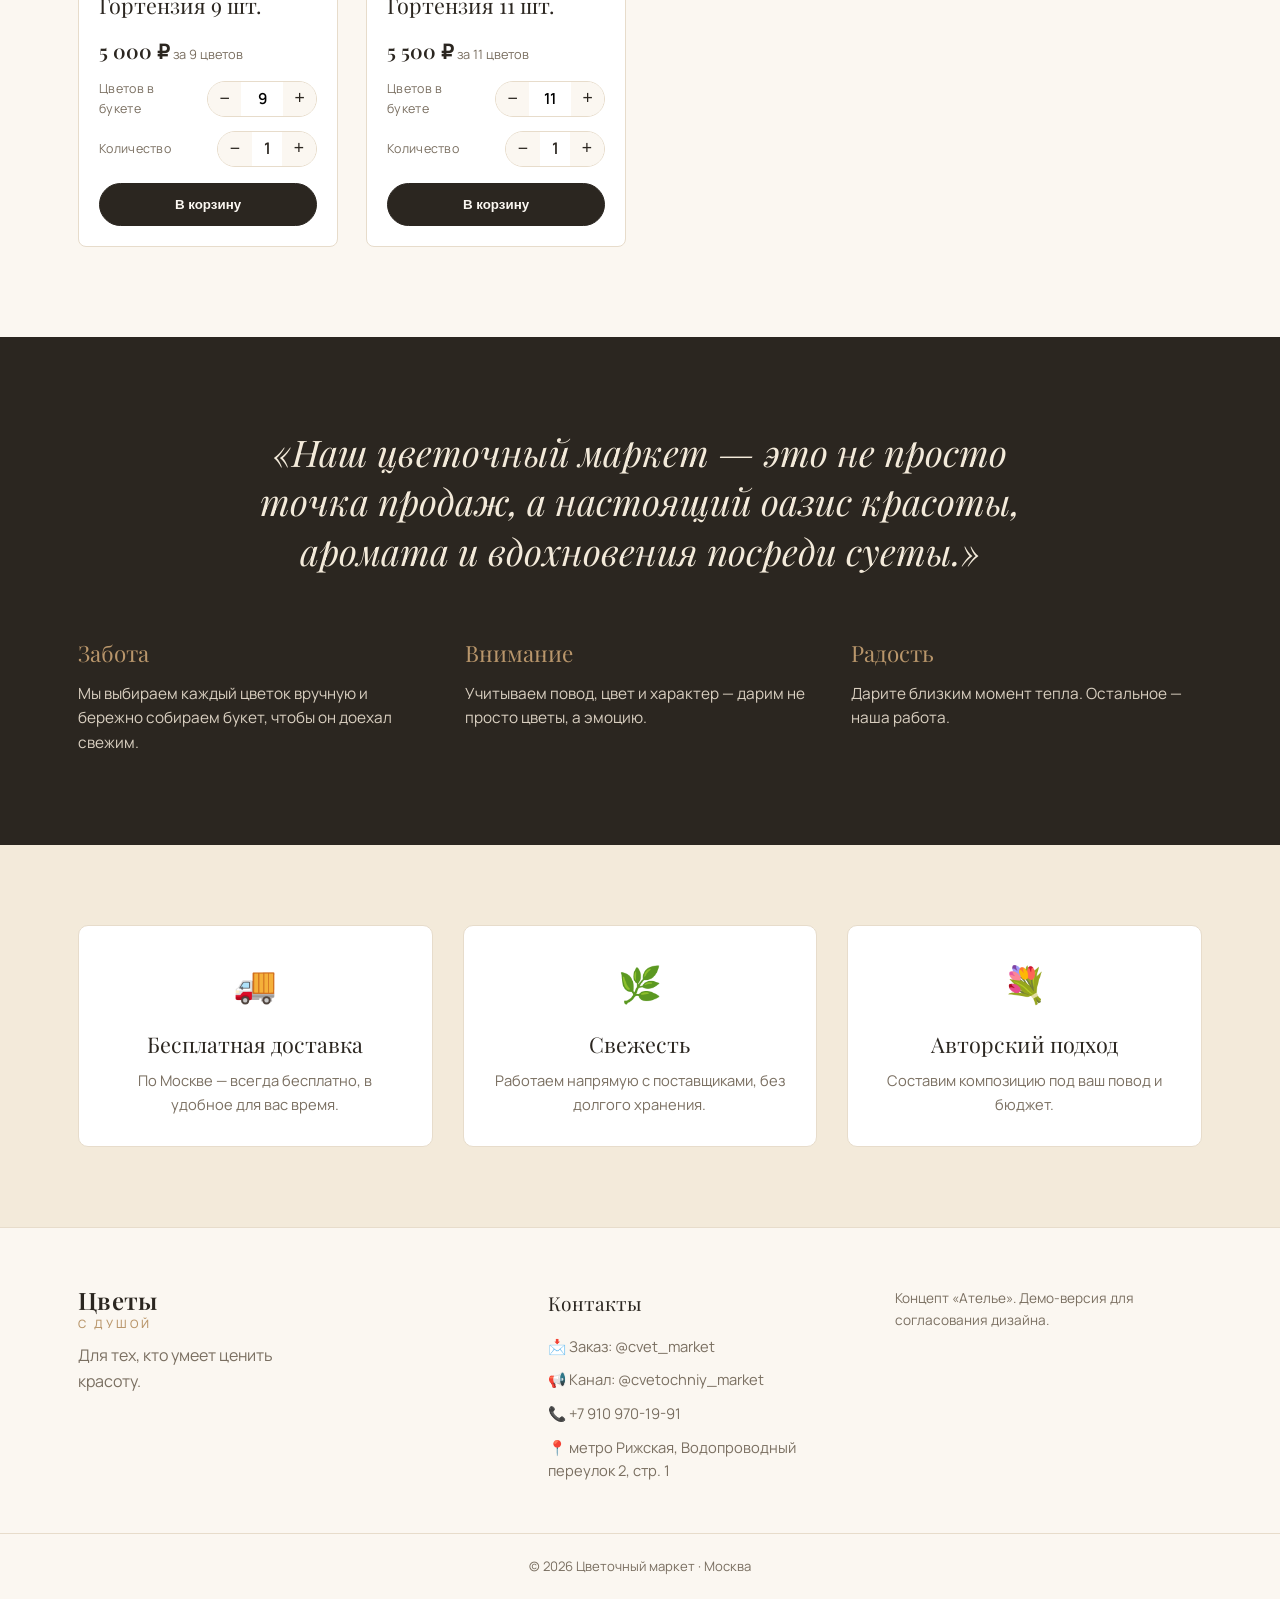
==== commit a16277af: "Заменяем иконку цветка на розу (Game-icons) на карточке 'Цветы первой свежести' и в favicon" ====
--- a/concept-1/index.html
+++ b/concept-1/index.html
@@ -68,7 +68,7 @@
         </div>
         <div class="usps__grid">
           <div class="usp"><span class="usp__ico"><svg viewBox="0 0 24 24" aria-hidden="true"><path d="M23 19a2 2 0 0 1-2 2H3a2 2 0 0 1-2-2V8a2 2 0 0 1 2-2h4l2-3h6l2 3h4a2 2 0 0 1 2 2z"/><circle cx="12" cy="13" r="4"/></svg></span><h3>Делаем фото до отправки</h3><p>Пришлём фото букета, пока он ещё у нас, — вы видите заказ до получения.</p></div>
-          <div class="usp"><span class="usp__ico"><svg viewBox="0 0 24 24" aria-hidden="true"><circle cx="12" cy="12" r="2.1"/><circle cx="12" cy="5.6" r="2.6"/><circle cx="17.7" cy="9.1" r="2.6"/><circle cx="15.2" cy="16.3" r="2.6"/><circle cx="8.8" cy="16.3" r="2.6"/><circle cx="6.3" cy="9.1" r="2.6"/></svg></span><h3>Цветы первой свежести</h3><p>Отбираем вручную и доставляем так, чтобы каждый лепесток доехал свежим.</p></div>
+          <div class="usp"><span class="usp__ico"><svg viewBox="0 0 512 512" aria-hidden="true" style="stroke:none"><path fill="currentColor" d="M281.31 21.217L239.997 127.13l76.01 103.673l97.135-7.532l-3.1-79.284l-78.2-12.468l-1.61 41.535l29.11 7.568l-.766-14.1l18.662-1.012l2.15 39.635l-68.41-17.788l3.004-77.61l68.65 10.946l-2.456-86.044l-98.863-13.43zM243.63 66.39l-73.702 39.917L195.885 243.7l141.306 80.704l154.447-80.037l-11.252-142.205l-79.617-.988l.642 22.512l26.705 4.257l4.403 112.57l-125.436 9.727l-88.227-120.338l24.774-63.51zm-93.107 88.706q-4.488-.025-9.054.06c-9.456.174-19.425.853-29.44 1.594c9.427 13.32 18.694 26.165 30.157 35.938c7.894 6.73 16.835 12.308 28.075 16.056l-10.1-53.453q-4.775-.166-9.64-.194zm25.57 84.51c-14.278 5.27-27.16 13.25-39.437 23.55c-17.875 14.995-34.273 35.22-50.625 58.47c56.9 2.6 100.16-6.41 147.316-35.01l-54.223-30.966l-3.03-16.045zm270.854 48.968l-50.64 26.244c27.874 20.83 54.865 27.206 90.162 28.557c-8.76-21.213-22.617-39.484-39.523-54.8zm-189.853 4.895c-14.566 9.75-28.84 17.8-43.156 24.342c.37 10.843 2.813 19.703 6.968 26.47c-29.49 37.69-61.714 72.017-96.78 102.843c-17.584-1.215-24.577-19.137-17.845-37.344c-22.758 18.074-30.427 42.166-20 68.376a716 716 0 0 1-20.78 15.344h45.344c25.65-20.11 49.915-41.82 72.844-65.094c29.485 9.192 54.05-1.51 69.625-27.97c-14.975 8.052-31.217 5.627-37.438-6.686a803 803 0 0 0 28.156-34.125c7.25 1.21 15.586.57 24.72-2.03c-8.863-17.974-13.326-39.19-11.656-64.126zm18.133 17.065c1.205 25.213 10.463 44.01 24.648 60.12c17.914 20.346 44.73 35.942 73.625 50.814c7.79-33.575 9.555-62.664-2.05-93.77l-34.692 17.978z"/></svg></span><h3>Цветы первой свежести</h3><p>Отбираем вручную и доставляем так, чтобы каждый лепесток доехал свежим.</p></div>
           <div class="usp"><span class="usp__ico"><svg viewBox="0 0 24 24" aria-hidden="true"><rect x="3" y="8" width="18" height="4" rx="1"/><rect x="5" y="12" width="14" height="9" rx="1"/><path d="M12 8v13"/><path d="M12 8c-1.6 0-4-1-4-3 0-1.4 1.5-2 4-2s4 .6 4 2c0 2-2.4 3-4 3z"/></svg></span><h3>Открытка и финики в подарок</h3><p>Вложим открытку с вашим пожеланием и финики к каждому букету.</p></div>
           <div class="usp"><span class="usp__ico"><svg viewBox="0 0 24 24" aria-hidden="true"><rect x="1" y="3" width="15" height="13" rx="1"/><polygon points="16 8 20 8 23 11 23 16 16 16 16 8"/><circle cx="5.5" cy="18.5" r="2.5"/><circle cx="18.5" cy="18.5" r="2.5"/></svg></span><h3>Бесплатная доставка до 3ч</h3><p>Свои курьеры по Москве и МО, бесплатно при заказе до 3 часов.</p></div>
         </div>
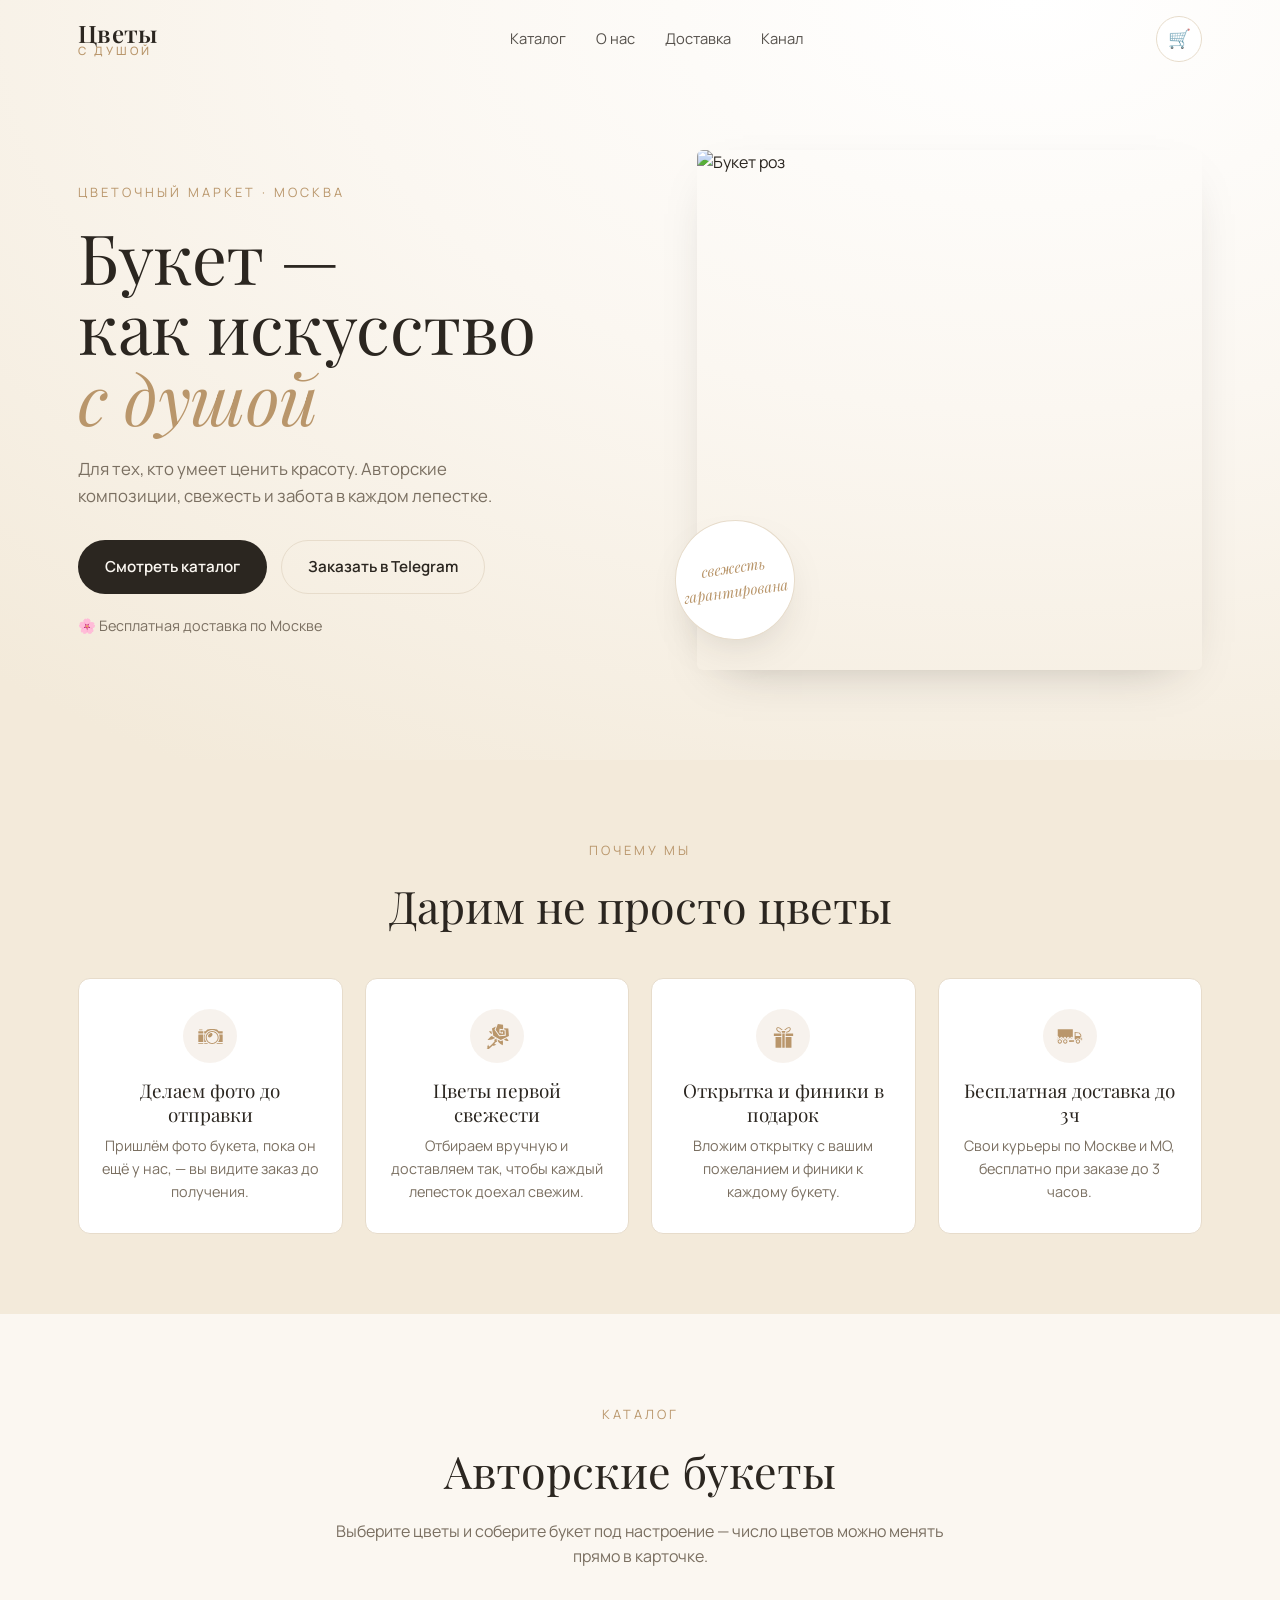
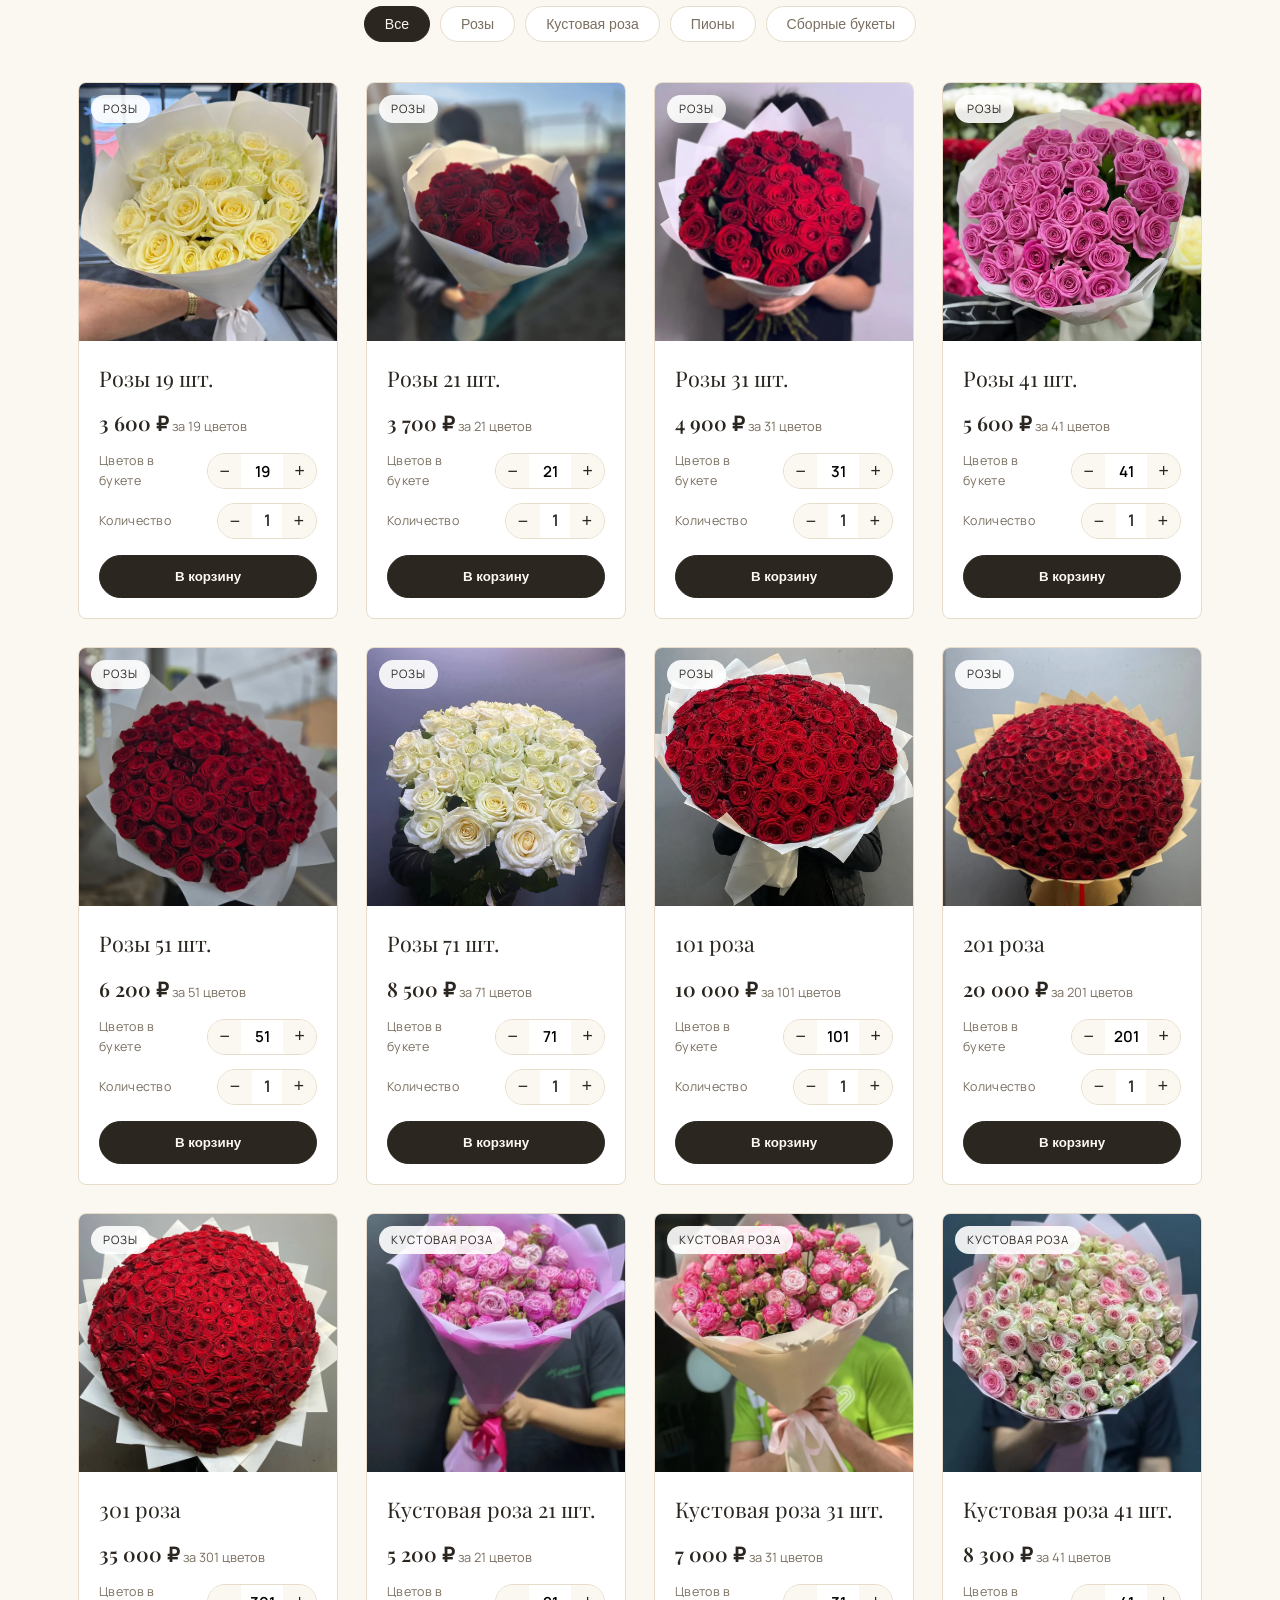
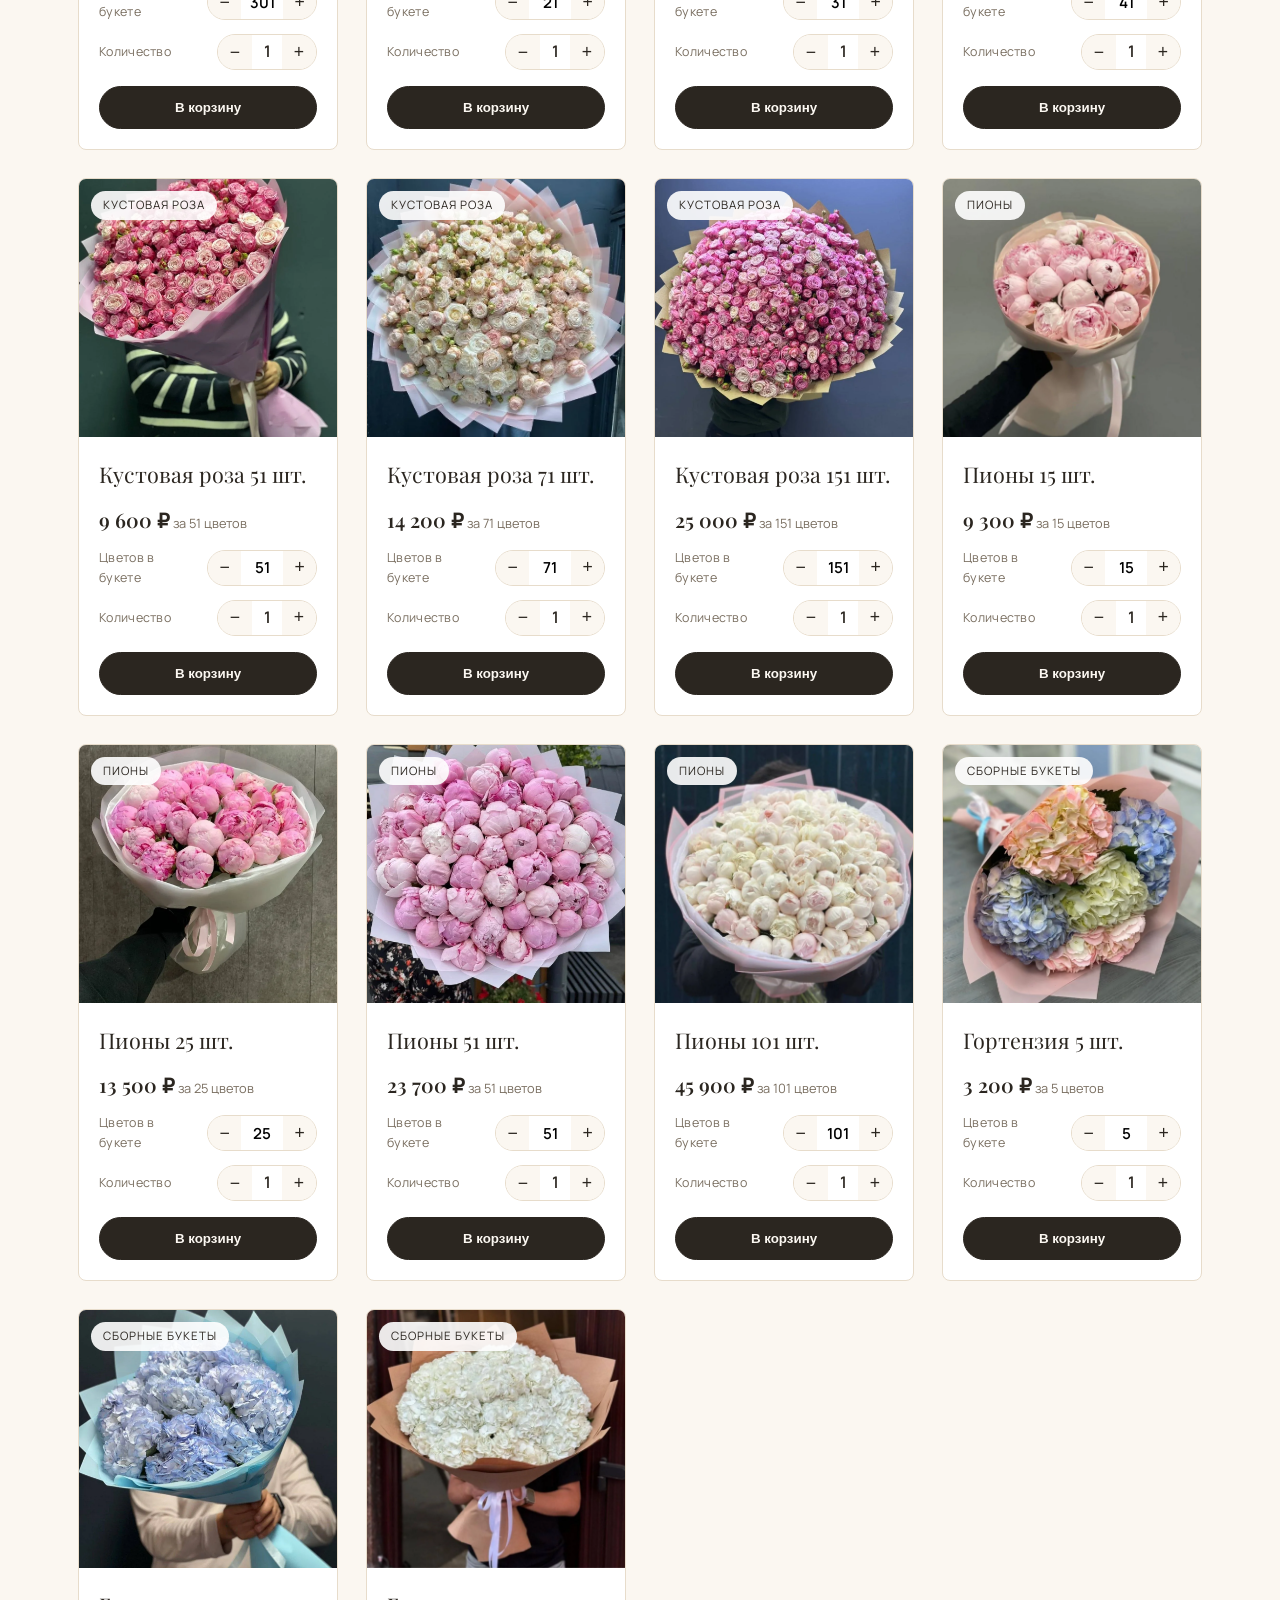
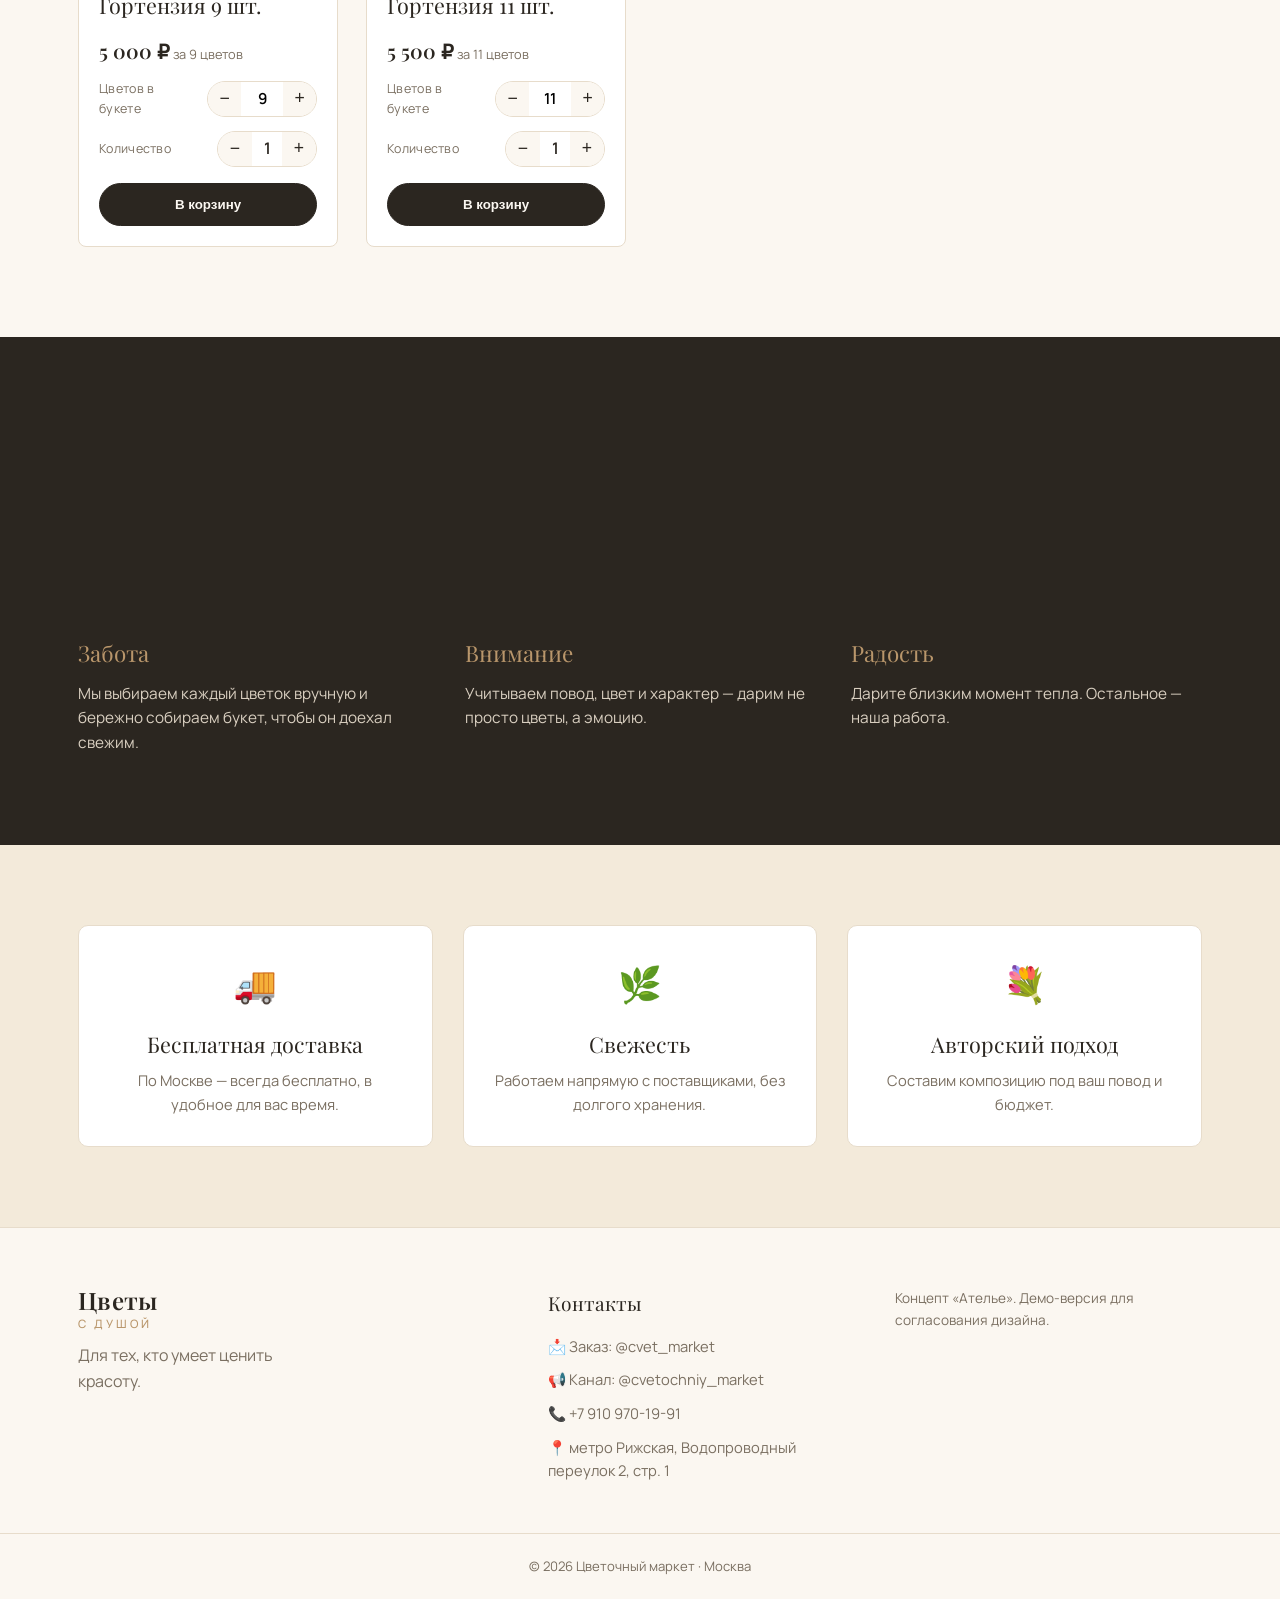
==== commit f8139018: "USP-иконки фото/подарок/доставка → залитые Game-icons (как роза)" ====
--- a/concept-1/index.html
+++ b/concept-1/index.html
@@ -67,10 +67,10 @@
           <h2 class="section-head__title">Дарим не просто цветы</h2>
         </div>
         <div class="usps__grid">
-          <div class="usp"><span class="usp__ico"><svg viewBox="0 0 24 24" aria-hidden="true"><path d="M23 19a2 2 0 0 1-2 2H3a2 2 0 0 1-2-2V8a2 2 0 0 1 2-2h4l2-3h6l2 3h4a2 2 0 0 1 2 2z"/><circle cx="12" cy="13" r="4"/></svg></span><h3>Делаем фото до отправки</h3><p>Пришлём фото букета, пока он ещё у нас, — вы видите заказ до получения.</p></div>
+          <div class="usp"><span class="usp__ico"><svg viewBox="0 0 512 512" aria-hidden="true" style="stroke:none"><path fill="currentColor" d="M41 122.496v14h62v-14zm154.73 0l-32 32H137v46h30.682C192.4 159.898 237.08 132.738 288 132.738s95.6 27.16 120.318 67.758H487v-46h-74.73l-32-32c-92.27-9-92.27-9-184.54 0M288 150.738c-67.903 0-122.758 54.855-122.758 122.758S220.097 396.254 288 396.254s122.758-54.855 122.758-122.758S355.903 150.738 288 150.738m-263 3.758v46h94v-46zm263 14.713c57.49 0 104.287 46.796 104.287 104.286S345.49 377.783 288 377.783s-104.287-46.797-104.287-104.287S230.51 169.209 288 169.209m-21.787 22.042c-12.173.42-25.717 6.526-36.78 16.578c-20.025 18.19-26.342 43.853-14.11 57.318s38.38 9.634 58.406-8.558c20.023-18.192 26.34-43.855 14.108-57.32c-5-5.504-12.62-8.33-21.625-8.018zM25 218.496v142h94v-142zm112 0v142h40.412c-18.888-23.96-30.17-54.183-30.17-87c0-19.507 3.988-38.096 11.188-55zm280.57 0c7.2 16.904 11.188 35.493 11.188 55c0 32.817-11.282 63.04-30.17 87H487v-142zM25 378.496v14h94v-14zm112 0v14h75.89a141.5 141.5 0 0 1-18.536-14zm244.646 0a141.6 141.6 0 0 1-18.535 14H487v-14z"/></svg></span><h3>Делаем фото до отправки</h3><p>Пришлём фото букета, пока он ещё у нас, — вы видите заказ до получения.</p></div>
           <div class="usp"><span class="usp__ico"><svg viewBox="0 0 512 512" aria-hidden="true" style="stroke:none"><path fill="currentColor" d="M281.31 21.217L239.997 127.13l76.01 103.673l97.135-7.532l-3.1-79.284l-78.2-12.468l-1.61 41.535l29.11 7.568l-.766-14.1l18.662-1.012l2.15 39.635l-68.41-17.788l3.004-77.61l68.65 10.946l-2.456-86.044l-98.863-13.43zM243.63 66.39l-73.702 39.917L195.885 243.7l141.306 80.704l154.447-80.037l-11.252-142.205l-79.617-.988l.642 22.512l26.705 4.257l4.403 112.57l-125.436 9.727l-88.227-120.338l24.774-63.51zm-93.107 88.706q-4.488-.025-9.054.06c-9.456.174-19.425.853-29.44 1.594c9.427 13.32 18.694 26.165 30.157 35.938c7.894 6.73 16.835 12.308 28.075 16.056l-10.1-53.453q-4.775-.166-9.64-.194zm25.57 84.51c-14.278 5.27-27.16 13.25-39.437 23.55c-17.875 14.995-34.273 35.22-50.625 58.47c56.9 2.6 100.16-6.41 147.316-35.01l-54.223-30.966l-3.03-16.045zm270.854 48.968l-50.64 26.244c27.874 20.83 54.865 27.206 90.162 28.557c-8.76-21.213-22.617-39.484-39.523-54.8zm-189.853 4.895c-14.566 9.75-28.84 17.8-43.156 24.342c.37 10.843 2.813 19.703 6.968 26.47c-29.49 37.69-61.714 72.017-96.78 102.843c-17.584-1.215-24.577-19.137-17.845-37.344c-22.758 18.074-30.427 42.166-20 68.376a716 716 0 0 1-20.78 15.344h45.344c25.65-20.11 49.915-41.82 72.844-65.094c29.485 9.192 54.05-1.51 69.625-27.97c-14.975 8.052-31.217 5.627-37.438-6.686a803 803 0 0 0 28.156-34.125c7.25 1.21 15.586.57 24.72-2.03c-8.863-17.974-13.326-39.19-11.656-64.126zm18.133 17.065c1.205 25.213 10.463 44.01 24.648 60.12c17.914 20.346 44.73 35.942 73.625 50.814c7.79-33.575 9.555-62.664-2.05-93.77l-34.692 17.978z"/></svg></span><h3>Цветы первой свежести</h3><p>Отбираем вручную и доставляем так, чтобы каждый лепесток доехал свежим.</p></div>
-          <div class="usp"><span class="usp__ico"><svg viewBox="0 0 24 24" aria-hidden="true"><rect x="3" y="8" width="18" height="4" rx="1"/><rect x="5" y="12" width="14" height="9" rx="1"/><path d="M12 8v13"/><path d="M12 8c-1.6 0-4-1-4-3 0-1.4 1.5-2 4-2s4 .6 4 2c0 2-2.4 3-4 3z"/></svg></span><h3>Открытка и финики в подарок</h3><p>Вложим открытку с вашим пожеланием и финики к каждому букету.</p></div>
-          <div class="usp"><span class="usp__ico"><svg viewBox="0 0 24 24" aria-hidden="true"><rect x="1" y="3" width="15" height="13" rx="1"/><polygon points="16 8 20 8 23 11 23 16 16 16 16 8"/><circle cx="5.5" cy="18.5" r="2.5"/><circle cx="18.5" cy="18.5" r="2.5"/></svg></span><h3>Бесплатная доставка до 3ч</h3><p>Свои курьеры по Москве и МО, бесплатно при заказе до 3 часов.</p></div>
+          <div class="usp"><span class="usp__ico"><svg viewBox="0 0 512 512" aria-hidden="true" style="stroke:none"><path fill="currentColor" d="M149.518 78.38c-6.55.117-12.45 1.736-17.35 4.91c-7.465 4.84-11.765 12.904-13.063 21.34c-2.595 16.874 4.747 36.355 19.862 52.31C154.08 172.893 177.643 185 208 185h2.438l-9.118-18.234c-22.194-1.554-38.46-10.777-49.287-22.205c-11.885-12.545-16.543-28.064-15.138-37.19c.702-4.564 2.402-7.25 5.062-8.974s7.113-2.875 14.756-1.326c13.078 2.65 34.233 13.948 62.205 39.284L220.27 135h23.408c-35.31-34.8-62.215-51.278-83.39-55.57a52 52 0 0 0-7.925-1.006q-1.441-.068-2.845-.043zm212.964 0q-1.404-.023-2.845.044c-2.562.12-5.21.455-7.924 1.006c-21.176 4.292-48.082 20.77-83.39 55.57h23.406l1.352 1.354c27.972-25.336 49.127-36.633 62.205-39.284c7.643-1.55 12.096-.398 14.756 1.326s4.36 4.41 5.062 8.973c1.405 9.126-3.253 24.645-15.138 37.19c-10.827 11.43-27.093 20.652-49.287 22.206L301.562 185H304c30.357 0 53.92-12.106 69.033-28.06c15.115-15.955 22.457-35.436 19.862-52.31c-1.298-8.436-5.598-16.5-13.063-21.34c-4.9-3.174-10.8-4.793-17.35-4.91M227.73 153l-8.78 8.777L229.564 183h52.875l10.61-21.223l-8.777-8.777h-56.54zM73 201v46h142v-46zm160 0v270h46V201zm64 0v46h142v-46zm-192 64v206h110V265zm192 0v206h110V265z"/></svg></span><h3>Открытка и финики в подарок</h3><p>Вложим открытку с вашим пожеланием и финики к каждому букету.</p></div>
+          <div class="usp"><span class="usp__ico"><svg viewBox="0 0 512 512" aria-hidden="true" style="stroke:none"><path fill="currentColor" d="M33 120v127.648c5.023 1.863 9.31 5.103 12.68 8.682c5.238 5.562 9.034 12.113 12.498 18.242s6.61 11.886 9.343 15.446C70.257 293.578 71.618 294 72 294c.59 0 .78.075 2.36-1.8c1.583-1.877 3.57-5.405 5.683-9.405s4.356-8.472 7.832-12.596s9.172-8.2 16.125-8.2s12.65 4.075 16.125 8.2c3.476 4.123 5.718 8.595 7.832 12.595s4.1 7.528 5.682 9.404c1.58 1.875 1.77 1.8 2.36 1.8s.78.075 2.36-1.8c1.583-1.877 3.57-5.405 5.683-9.405s4.356-8.472 7.832-12.596s9.172-8.2 16.125-8.2s12.65 4.075 16.125 8.2c3.476 4.123 5.718 8.595 7.832 12.595s4.1 7.528 5.682 9.404c1.58 1.875 1.77 1.8 2.36 1.8s.78.075 2.36-1.8c1.583-1.877 3.57-5.405 5.683-9.405s4.356-8.472 7.832-12.596s9.172-8.2 16.125-8.2s12.65 4.075 16.125 8.2c3.476 4.123 5.718 8.595 7.832 12.595s4.1 7.528 5.682 9.404c1.58 1.875 1.77 1.8 2.36 1.8s.78.075 2.36-1.8c1.583-1.877 3.57-5.405 5.683-9.405s4.356-8.472 7.832-12.596s9.172-8.2 16.125-8.2s12.448 3.3 17.025 7.004c2.142 1.733 4.125 3.638 5.975 5.617V120zm320 49.377v140.27l8-.026V326h3.81c9.298-18.914 28.774-32 51.19-32c19.463 0 36.707 9.867 47 24.846V262h16v-36.275l-28.256-42.385zm18.543 19.516l64.77 7.726l24.8 35.51v16.735h-89.57v-59.972zM33 269.148V294h15.537c-2.12-3.493-4.065-7.096-6.03-10.572c-3.173-5.617-6.4-10.827-9.507-14.28M104 280c-.59 0-.78-.075-2.36 1.8c-1.583 1.877-3.57 5.405-5.683 9.405c-.48.91-.972 1.847-1.478 2.795h19.04c-.505-.948-.997-1.886-1.477-2.795c-2.114-4-4.1-7.528-5.682-9.404c-1.58-1.875-1.77-1.8-2.36-1.8zm64 0c-.59 0-.78-.075-2.36 1.8c-1.583 1.877-3.57 5.405-5.683 9.405c-.48.91-.972 1.847-1.478 2.795h19.04c-.505-.948-.997-1.886-1.477-2.795c-2.114-4-4.1-7.528-5.682-9.404c-1.58-1.875-1.77-1.8-2.36-1.8zm64 0c-.59 0-.78-.075-2.36 1.8c-1.583 1.877-3.57 5.405-5.683 9.405c-.48.91-.972 1.847-1.478 2.795h19.04c-.505-.948-.997-1.886-1.477-2.795c-2.114-4-4.1-7.528-5.682-9.404c-1.58-1.875-1.77-1.8-2.36-1.8zm64 0c-.59 0-.78-.075-2.36 1.8c-1.583 1.877-3.57 5.405-5.683 9.405c-.48.91-.972 1.847-1.478 2.795h25.157c-.376-.512-.74-1.022-1.13-1.535c-2.787-3.646-5.967-7.173-8.804-9.47C298.866 280.7 296.59 280 296 280m185 0v46h14v-46zM72 310c-22.537 0-41 18.463-41 41s18.463 41 41 41s41-18.463 41-41s-18.463-41-41-41m104 0c-22.537 0-41 18.463-41 41s18.463 41 41 41s41-18.463 41-41s-18.463-41-41-41m240 0c-22.537 0-41 18.463-41 41s18.463 41 41 41s41-18.463 41-41s-18.463-41-41-41m-399 2v14h3.81a57.4 57.4 0 0 1 9.72-14zm96.47 0a57.4 57.4 0 0 1 9.72 14h1.62a57.4 57.4 0 0 1 9.72-14zm104 0a57.4 57.4 0 0 1 9.72 14H231v-14zM343 327.678l-94 .295v30l94-.295zM72 328c12.81 0 23 10.19 23 23s-10.19 23-23 23s-23-10.19-23-23s10.19-23 23-23m104 0c12.81 0 23 10.19 23 23s-10.19 23-23 23s-23-10.19-23-23s10.19-23 23-23m240 0c12.81 0 23 10.19 23 23s-10.19 23-23 23s-23-10.19-23-23s10.19-23 23-23"/></svg></span><h3>Бесплатная доставка до 3ч</h3><p>Свои курьеры по Москве и МО, бесплатно при заказе до 3 часов.</p></div>
         </div>
       </div>
     </section>
